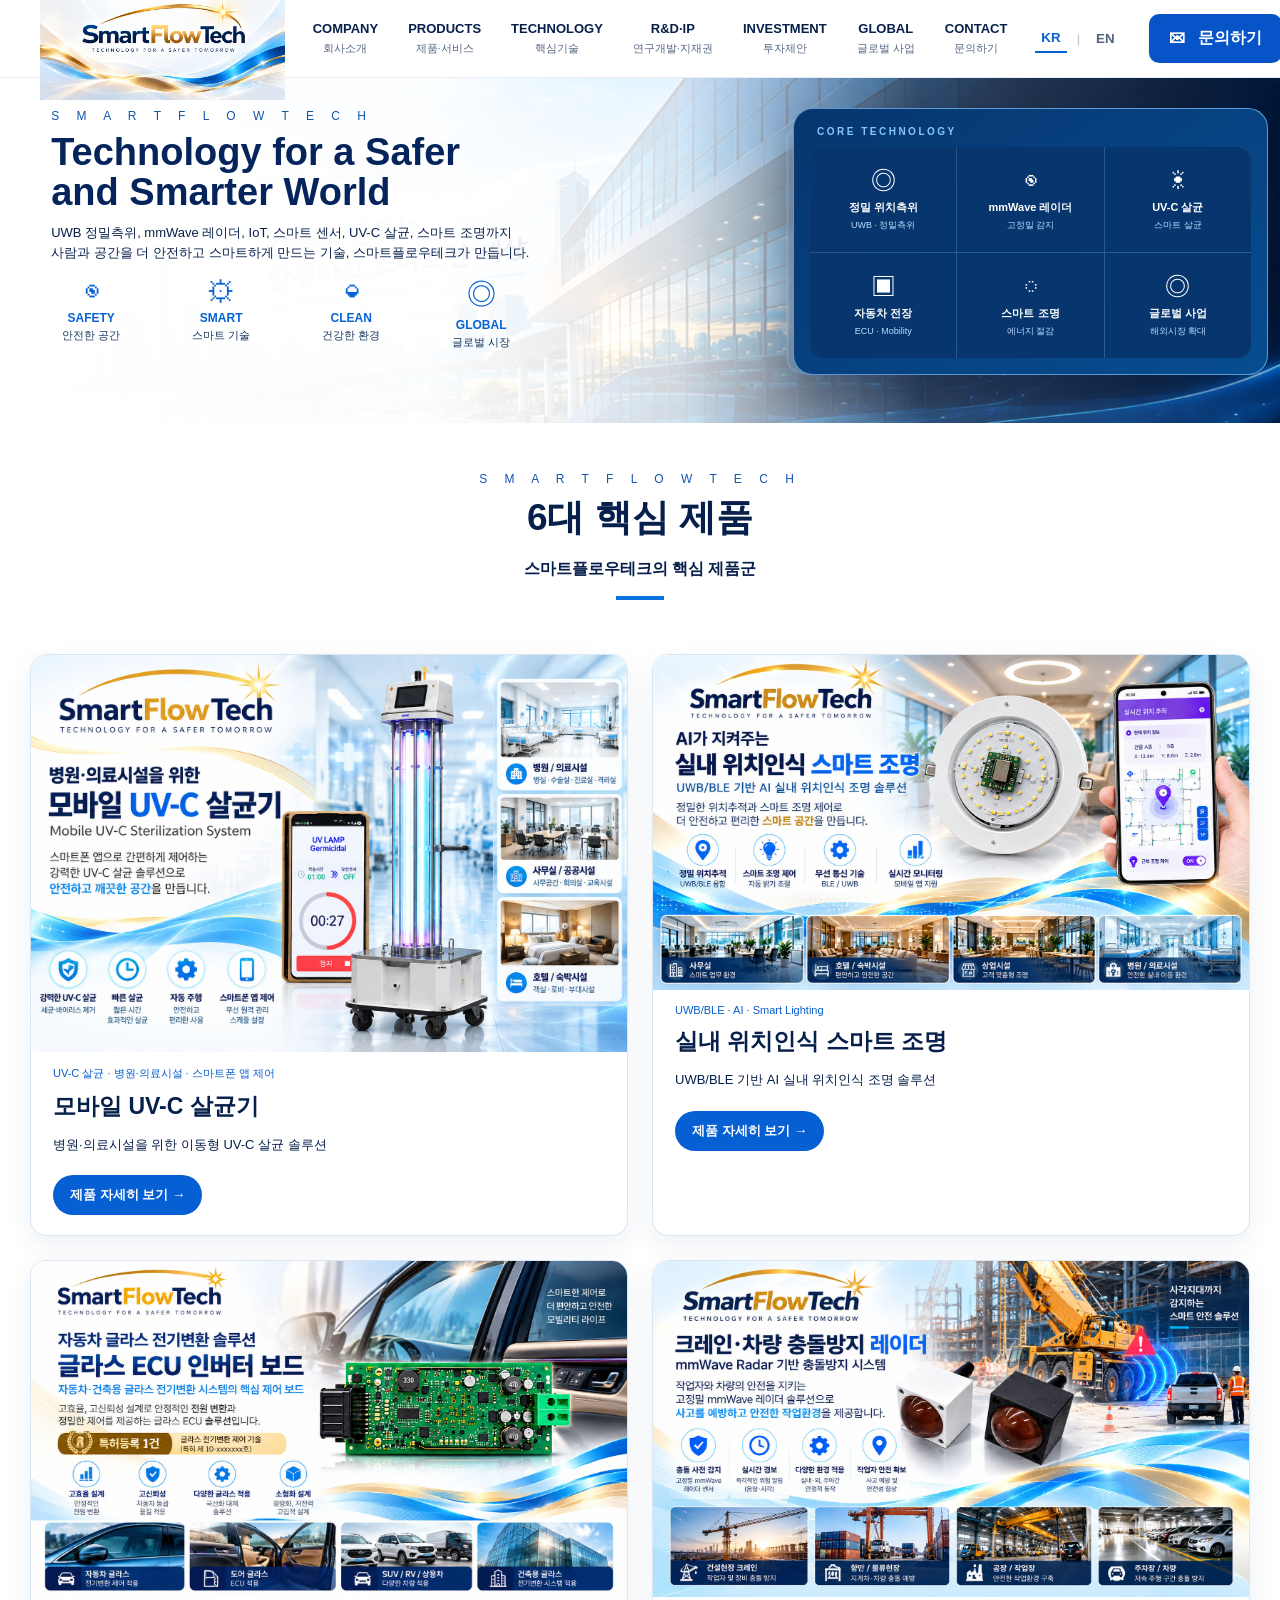
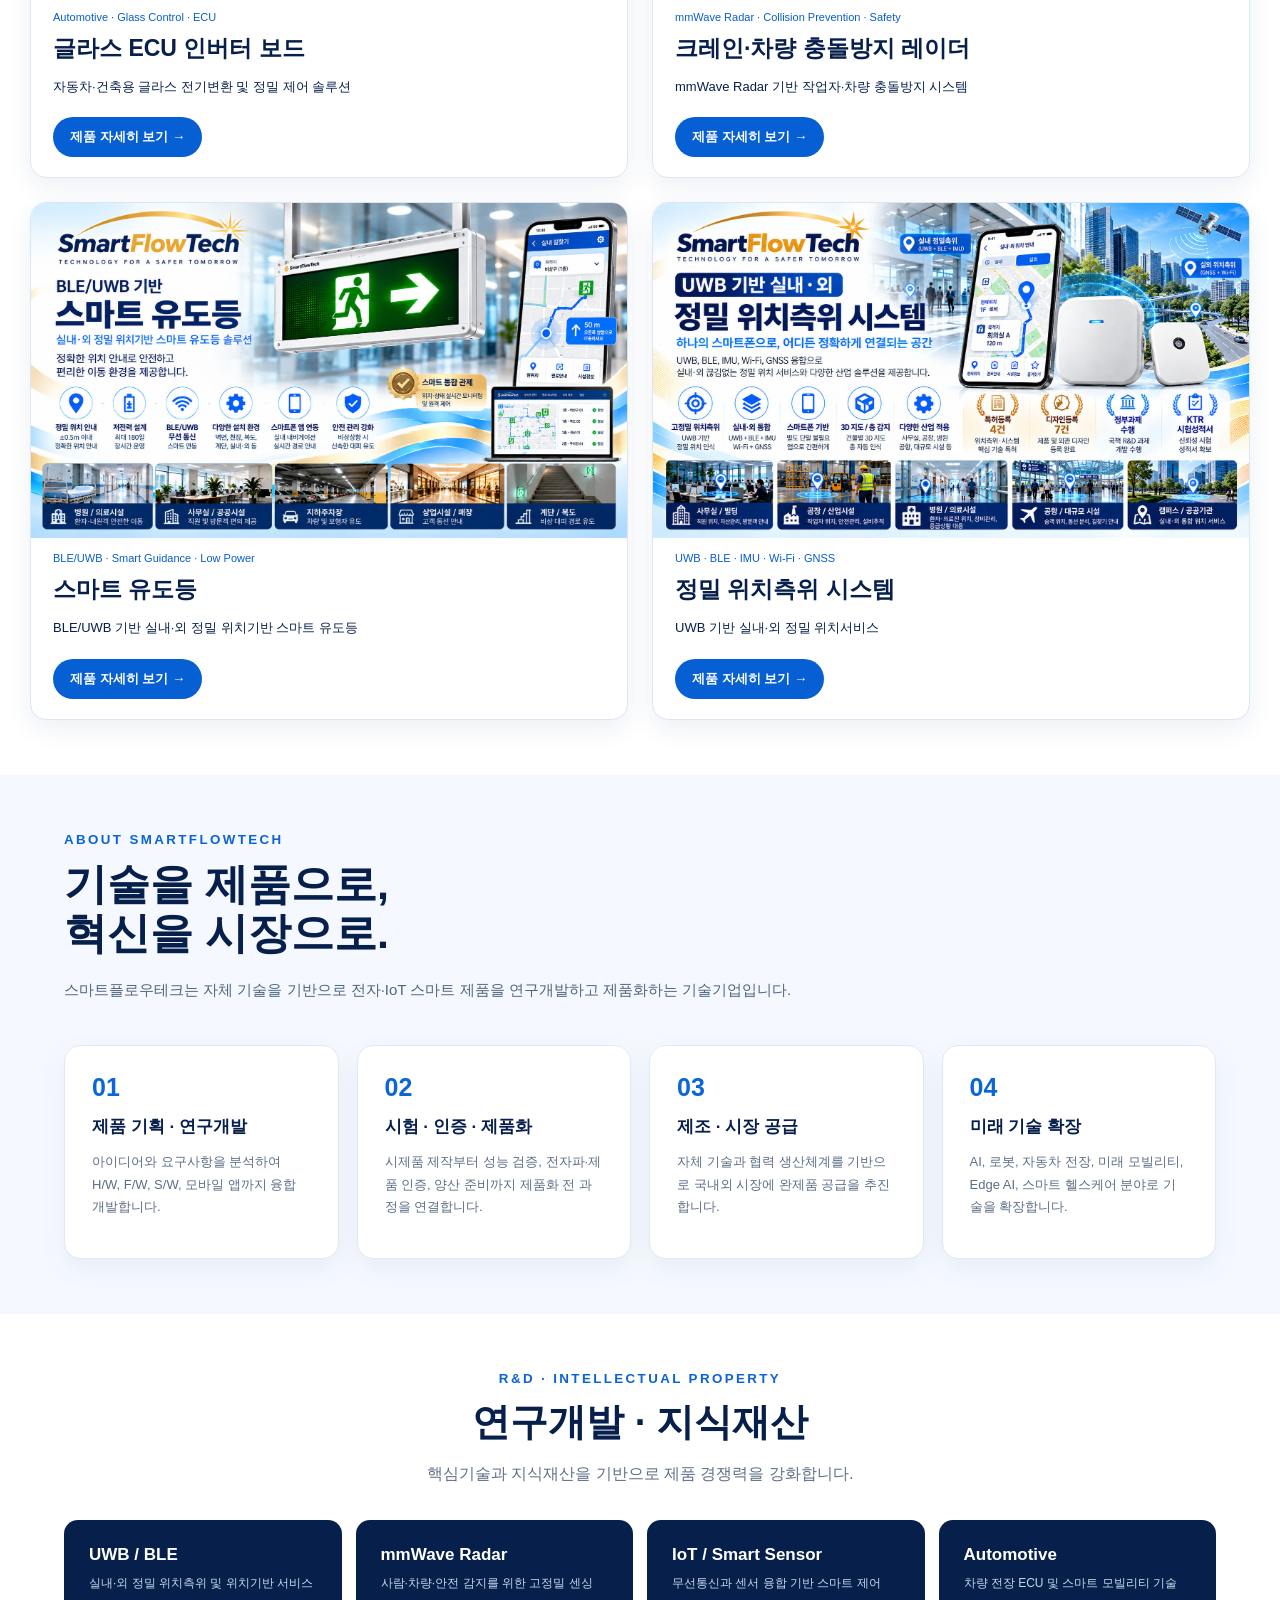
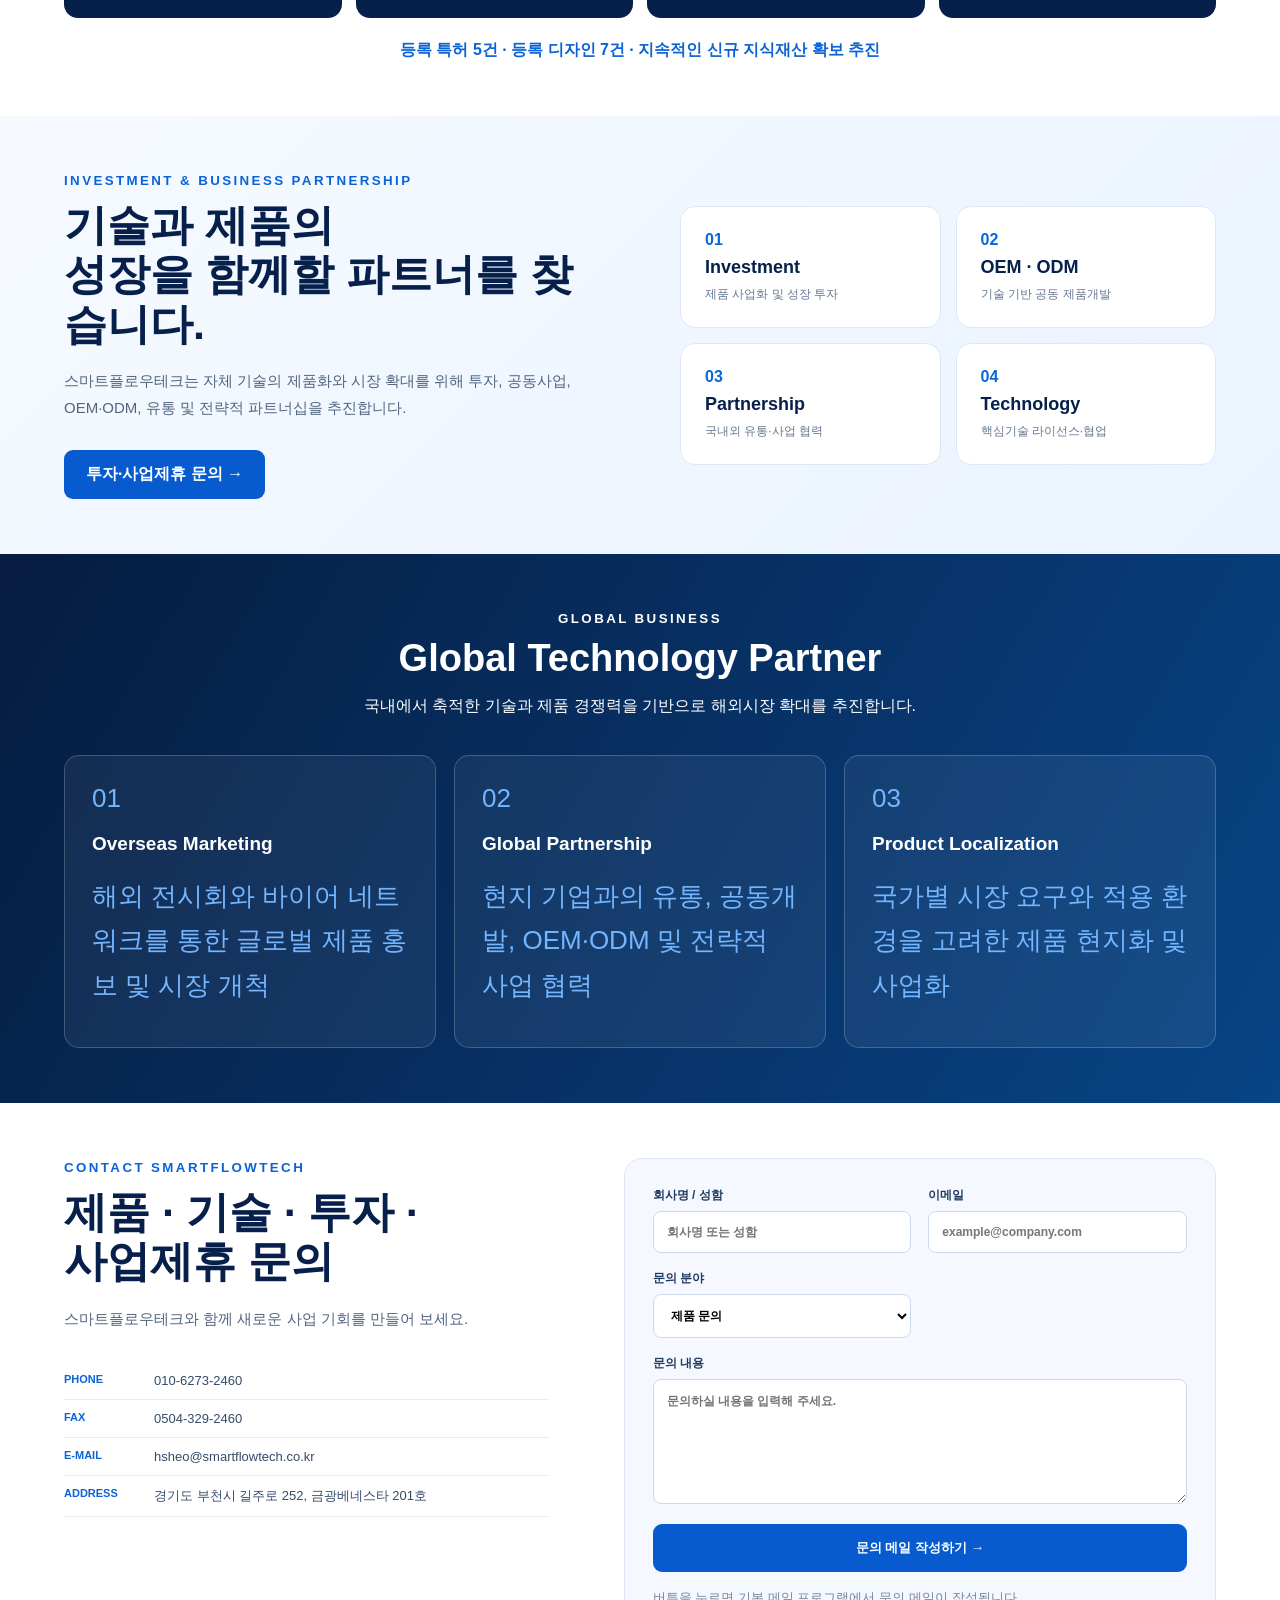
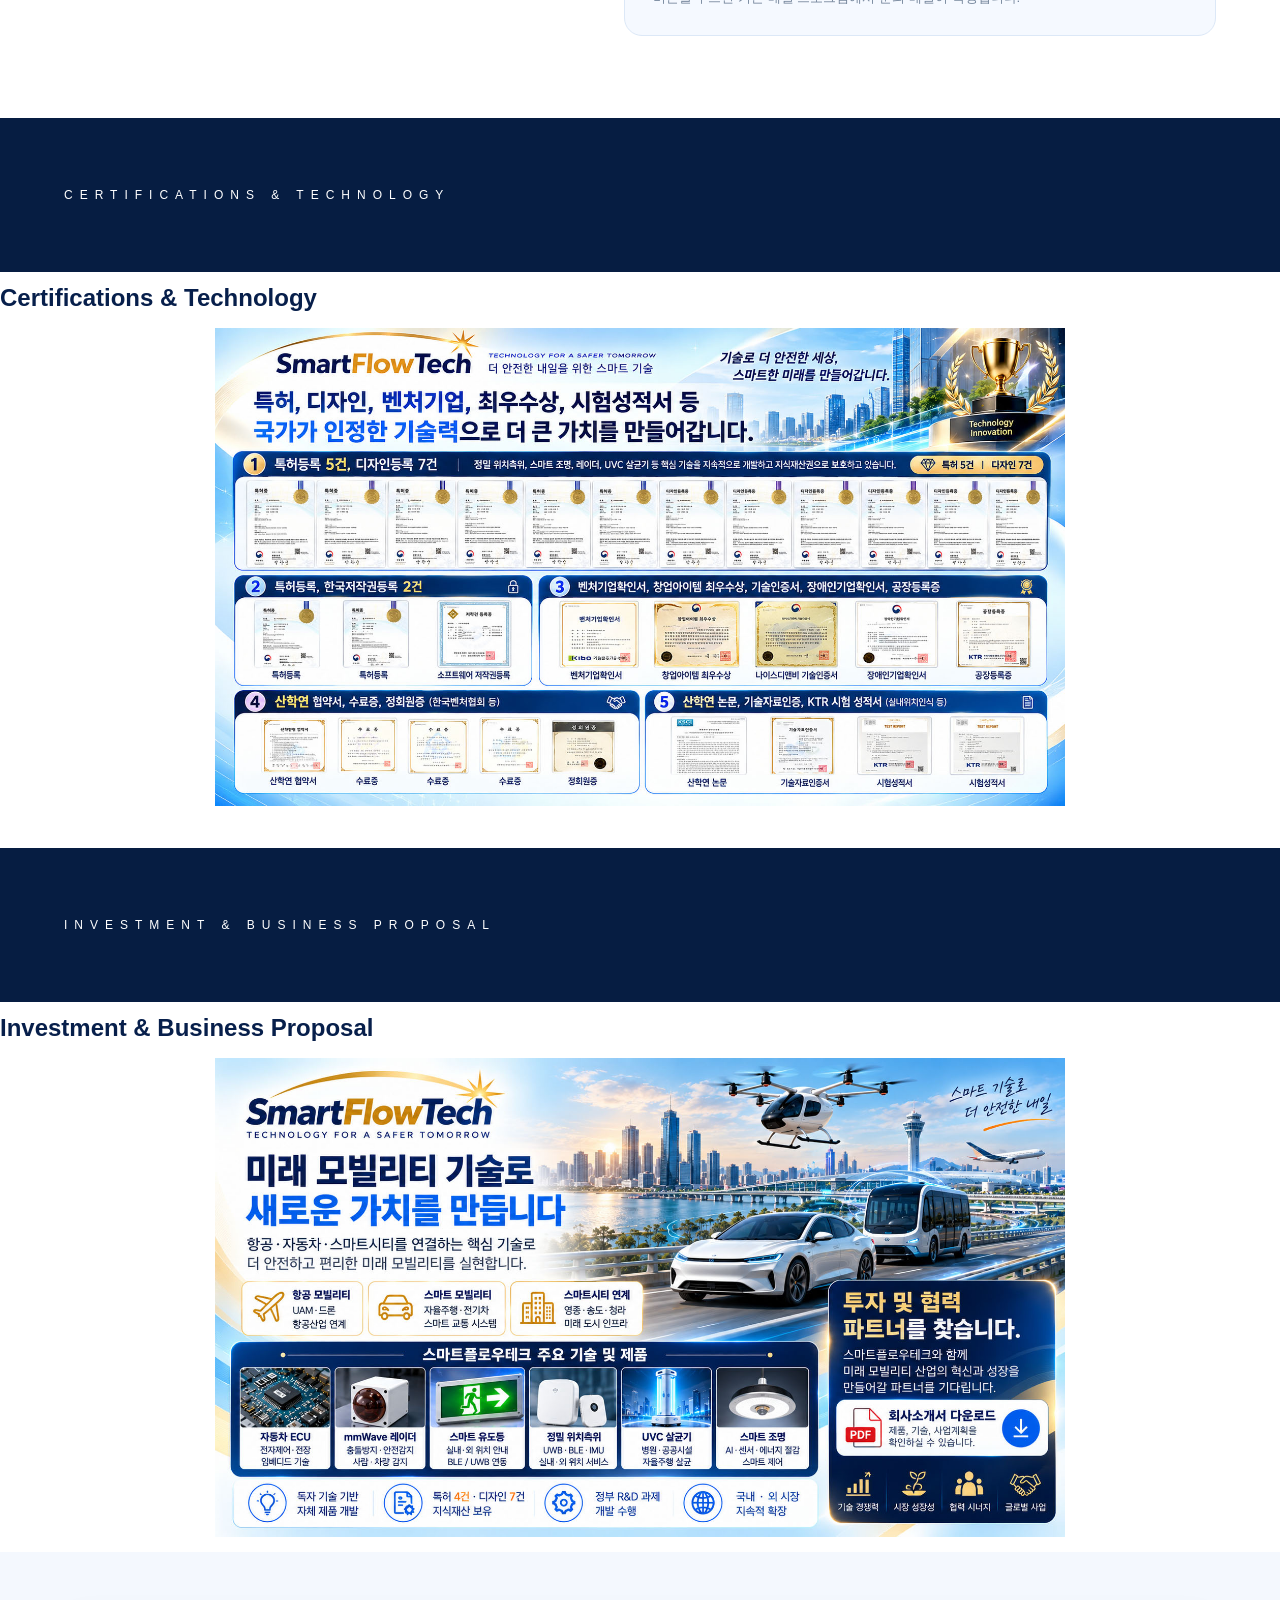
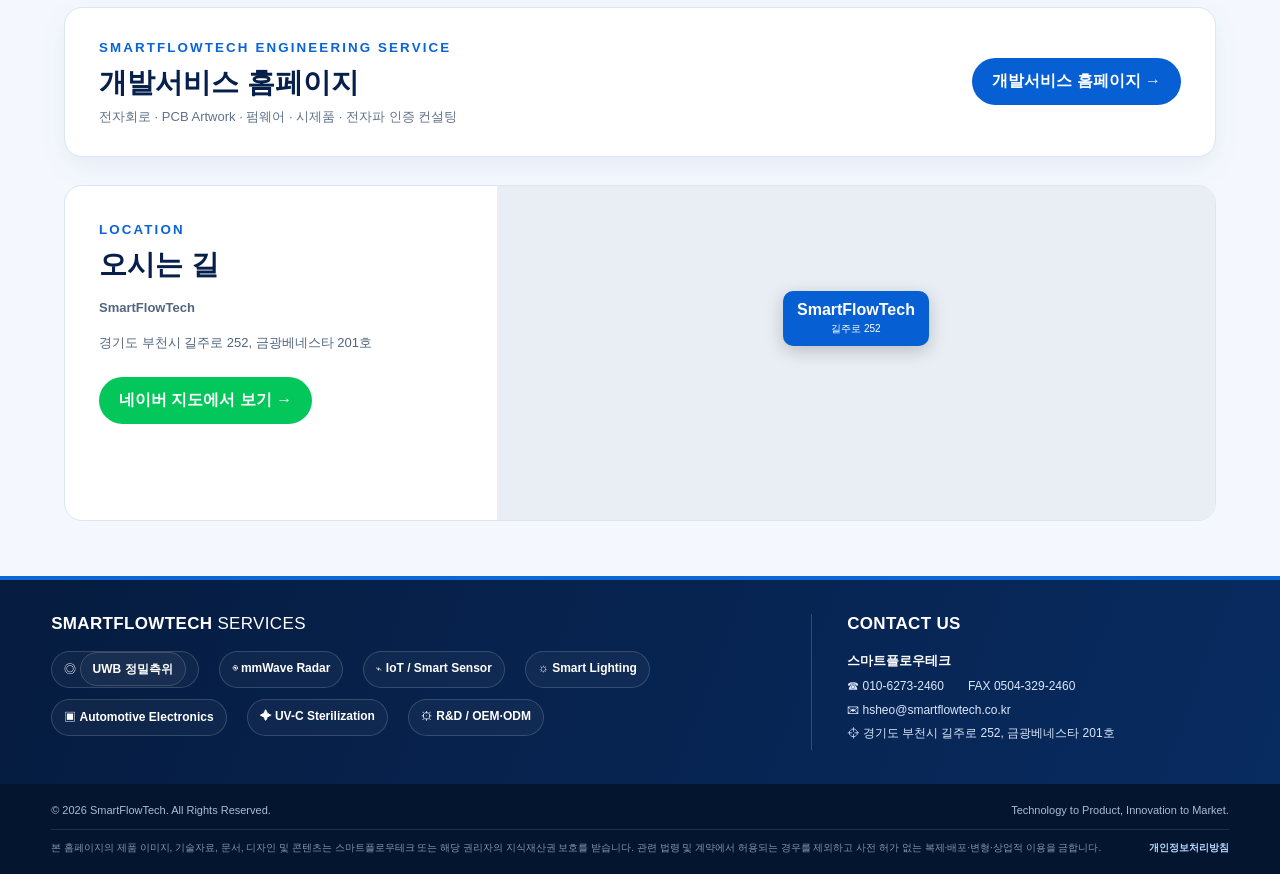
==== index.html @ 7882b858 "Update index.html" ====
<!doctype html>
<html lang="ko">
<head>
<meta charset="utf-8">
<meta name="viewport" content="width=device-width,initial-scale=1">
<title>SmartFlowTech | Technology for a Safer and Smarter World</title>
<meta name="description" content="UWB, mmWave Radar, IoT, Smart Sensor, UV-C, Smart Lighting, Automotive technology and products.">
<link rel="stylesheet" href="style.css">
</head>
<body>
<header class="top">
  <a class="logo" href="#home"><img src="smartflowtech_logo_new.png" alt="SmartFlowTech"></a>
  <nav>
    <a href="#company"><b>COMPANY</b><small data-ko="회사소개" data-en="About Us">회사소개</small></a>
    <a href="#products"><b>PRODUCTS</b><small data-ko="제품·서비스" data-en="Products">제품·서비스</small></a>
    <a href="#technology"><b>TECHNOLOGY</b><small data-ko="핵심기술" data-en="Core Technology">핵심기술</small></a>
    <a href="#rnd"><b>R&D·IP</b><small data-ko="연구개발·지재권" data-en="R&D · IP">연구개발·지재권</small></a>
    <a href="#investment"><b>INVESTMENT</b><small data-ko="투자제안" data-en="Investment">투자제안</small></a>
    <a href="#global"><b>GLOBAL</b><small data-ko="글로벌 사업" data-en="Global Business">글로벌 사업</small></a>
    <a href="#contact"><b>CONTACT</b><small data-ko="문의하기" data-en="Contact Us">문의하기</small></a>
  </nav>
  <div class="lang"><button onclick="setLang('ko')" id="krBtn" class="active">KR</button><span>|</span><button onclick="setLang('en')" id="enBtn">EN</button></div>
  <a class="contactBtn" href="#contact">✉ &nbsp; <span data-ko="문의하기" data-en="Contact">문의하기</span></a>
</header>

<main id="home">
<section class="hero">
 <div class="heroShade"></div>
 <div class="heroText">
   <div class="eyebrow">S M A R T F L O W T E C H</div>
   <h1>Technology for a Safer<br>and Smarter World</h1>
   <p><span data-ko="UWB 정밀측위, mmWave 레이더, IoT, 스마트 센서, UV-C 살균, 스마트 조명까지&lt;br&gt;사람과 공간을 더 안전하고 스마트하게 만드는 기술, 스마트플로우테크가 만듭니다." data-en="From UWB positioning and mmWave radar to IoT, smart sensors, UV-C sterilization and smart lighting.&lt;br&gt;SmartFlowTech creates technology for safer, smarter spaces.">UWB 정밀측위, mmWave 레이더, IoT, 스마트 센서, UV-C 살균, 스마트 조명까지<br>사람과 공간을 더 안전하고 스마트하게 만드는 기술, 스마트플로우테크가 만듭니다.</span></p>
   <div class="values">
     <div>◉<b>SAFETY</b><span>안전한 공간</span></div>
     <div>⚙<b>SMART</b><span>스마트 기술</span></div>
     <div>◒<b>CLEAN</b><span>건강한 환경</span></div>
     <div>◎<b>GLOBAL</b><span>글로벌 시장</span></div>
   </div>
 </div>

 <div class="hero-tech-showcase">
   <div class="hero-tech-title"><span data-ko="CORE TECHNOLOGY" data-en="CORE TECHNOLOGY">CORE TECHNOLOGY</span></div>
   <div class="hero-tech-grid">
     <div class="ht"><i>◎</i><b data-ko="정밀 위치측위" data-en="Precision Positioning">정밀 위치측위</b><span data-ko="UWB · 정밀측위" data-en="UWB · 정밀측위">UWB · 정밀측위</span></div>
     <div class="ht"><i>◉</i><b data-ko="mmWave 레이더" data-en="mmWave Radar">mmWave 레이더</b><span data-ko="고정밀 감지" data-en="Precision Sensing">고정밀 감지</span></div>
     <div class="ht"><i>☀</i><b data-ko="UV-C 살균" data-en="UV-C Sterilization">UV-C 살균</b><span data-ko="스마트 살균" data-en="Smart Sterilization">스마트 살균</span></div>
     <div class="ht"><i>▣</i><b data-ko="자동차 전장" data-en="Automotive Electronics">자동차 전장</b><span data-ko="ECU · Mobility" data-en="ECU · Mobility">ECU · Mobility</span></div>
     <div class="ht"><i>◌</i><b data-ko="스마트 조명" data-en="Smart Lighting">스마트 조명</b><span data-ko="에너지 절감" data-en="Energy Saving">에너지 절감</span></div>
     <div class="ht"><i>◎</i><b data-ko="글로벌 사업" data-en="Global Business">글로벌 사업</b><span data-ko="해외시장 확대" data-en="Global Expansion">해외시장 확대</span></div>
   </div>
 </div>
</section>

<section class="products" id="products">
 <div class="productLead">
  <div class="eyebrow">S M A R T F L O W T E C H</div>
  <h2 data-ko="6대 핵심 제품" data-en="6 Core Products">6대 핵심 제품</h2>
  <p data-ko="스마트플로우테크의 핵심 제품군" data-en="SmartFlowTech Core Product Portfolio">스마트플로우테크의 핵심 제품군</p><i></i>
 </div>
 </section>


<section class="cards product-showcase" id="product-detail">
 <article class="product-card">
  <img src="02_1_mobile_uvc.jpg" alt="모바일 UV-C 살균기">
  <div><div class="tags" data-ko="UV-C 살균 · 병원·의료시설 · 스마트폰 앱 제어" data-en="UV-C Sterilization · Medical Facilities · App Control">UV-C 살균 · 병원·의료시설 · 스마트폰 앱 제어</div>
  <h3 data-ko="모바일 UV-C 살균기" data-en="Mobile UV-C Sterilization System">모바일 UV-C 살균기</h3>
  <p data-ko="병원·의료시설을 위한 이동형 UV-C 살균 솔루션" data-en="Mobile UV-C sterilization solution for hospitals and medical facilities">병원·의료시설을 위한 이동형 UV-C 살균 솔루션</p>
  <button class="detail-btn" onclick="toggleDetail(this)" data-ko="제품 자세히 보기 →" data-en="View Product Details →">제품 자세히 보기 →</button>
  <div class="detail-panel"><b data-ko="주요 특징" data-en="Key Features">주요 특징</b><p data-ko="UV-C 살균 · 이동형 구조 · 자동 주행 기능 개발 · 스마트폰 앱 제어 · 병원·의료·공공시설 적용" data-en="UV-C sterilization · Mobile structure · Automatic driving · Smartphone app control · Hospitals, medical and public facilities">UV-C 살균 · 이동형 구조 · 자동 주행 기능 개발 · 스마트폰 앱 제어 · 병원·의료·공공시설 적용</p></div></div>
 </article>
 <article class="product-card">
  <img src="02_2_indoor_positioning_light.jpg" alt="실내 위치인식 스마트 조명">
  <div><div class="tags">UWB/BLE · AI · Smart Lighting</div>
  <h3 data-ko="실내 위치인식 스마트 조명" data-en="Indoor Positioning Smart Lighting">실내 위치인식 스마트 조명</h3>
  <p data-ko="UWB/BLE 기반 AI 실내 위치인식 조명 솔루션" data-en="AI indoor positioning smart lighting based on UWB/BLE">UWB/BLE 기반 AI 실내 위치인식 조명 솔루션</p>
  <button class="detail-btn" onclick="toggleDetail(this)" data-ko="제품 자세히 보기 →" data-en="View Product Details →">제품 자세히 보기 →</button>
  <div class="detail-panel"><b data-ko="주요 특징" data-en="Key Features">주요 특징</b><p data-ko="정밀 위치추적 · 스마트 조명 제어 · BLE/UWB 무선통신 · 실시간 모니터링" data-en="Precision positioning · Smart lighting control · BLE/UWB wireless · Real-time monitoring">정밀 위치추적 · 스마트 조명 제어 · BLE/UWB 무선통신 · 실시간 모니터링</p></div></div>
 </article>
 <article class="product-card">
  <img src="02_3_glass_ecu.jpg" alt="글라스 ECU 인버터 보드">
  <div><div class="tags">Automotive · Glass Control · ECU</div>
  <h3 data-ko="글라스 ECU 인버터 보드" data-en="Glass ECU Inverter Board">글라스 ECU 인버터 보드</h3>
  <p data-ko="자동차·건축용 글라스 전기변환 및 정밀 제어 솔루션" data-en="Power conversion and precision glass control for automotive and architectural applications">자동차·건축용 글라스 전기변환 및 정밀 제어 솔루션</p>
  <button class="detail-btn" onclick="toggleDetail(this)" data-ko="제품 자세히 보기 →" data-en="View Product Details →">제품 자세히 보기 →</button>
  <div class="detail-panel"><b data-ko="주요 특징" data-en="Key Features">주요 특징</b><p data-ko="고효율 설계 · 고신뢰성 · 다양한 글라스 제품 적용 · 소형화 설계" data-en="High efficiency · High reliability · Multiple glass applications · Compact design">고효율 설계 · 고신뢰성 · 다양한 글라스 제품 적용 · 소형화 설계</p></div></div>
 </article>
 <article class="product-card">
  <img src="02_4_crane_collision_radar.jpg" alt="크레인 차량 충돌방지 레이더">
  <div><div class="tags">mmWave Radar · Collision Prevention · Safety</div>
  <h3 data-ko="크레인·차량 충돌방지 레이더" data-en="Crane & Vehicle Collision Prevention Radar">크레인·차량 충돌방지 레이더</h3>
  <p data-ko="mmWave Radar 기반 작업자·차량 충돌방지 시스템" data-en="mmWave radar collision prevention system for workers and vehicles">mmWave Radar 기반 작업자·차량 충돌방지 시스템</p>
  <button class="detail-btn" onclick="toggleDetail(this)" data-ko="제품 자세히 보기 →" data-en="View Product Details →">제품 자세히 보기 →</button>
  <div class="detail-panel"><b data-ko="주요 특징" data-en="Key Features">주요 특징</b><p data-ko="충돌 사전 감지 · 실시간 경보 · 다양한 환경 적용 · 작업자 안전 확보" data-en="Pre-collision detection · Real-time alerts · Multiple environments · Worker safety">충돌 사전 감지 · 실시간 경보 · 다양한 환경 적용 · 작업자 안전 확보</p></div></div>
 </article>
 <article class="product-card">
  <img src="02_5_smart_guidance_light.jpg" alt="스마트 유도등">
  <div><div class="tags">BLE/UWB · Smart Guidance · Low Power</div>
  <h3 data-ko="스마트 유도등" data-en="BLE/UWB Smart Guidance Light">스마트 유도등</h3>
  <p data-ko="BLE/UWB 기반 실내·외 정밀 위치기반 스마트 유도등" data-en="BLE/UWB smart guidance light for indoor and outdoor positioning">BLE/UWB 기반 실내·외 정밀 위치기반 스마트 유도등</p>
  <button class="detail-btn" onclick="toggleDetail(this)" data-ko="제품 자세히 보기 →" data-en="View Product Details →">제품 자세히 보기 →</button>
  <div class="detail-panel"><b data-ko="주요 특징" data-en="Key Features">주요 특징</b><p data-ko="정밀 위치 안내 · 저전력 설계 · BLE/UWB 무선통신 · 다양한 설치 환경" data-en="Precision guidance · Low power · BLE/UWB wireless · Flexible installation">정밀 위치 안내 · 저전력 설계 · BLE/UWB 무선통신 · 다양한 설치 환경</p></div></div>
 </article>
 <article class="product-card">
  <img src="02_6_precision_positioning.jpg" alt="정밀 위치측위 시스템">
  <div><div class="tags">UWB · BLE · IMU · Wi-Fi · GNSS</div>
  <h3 data-ko="정밀 위치측위 시스템" data-en="Precision Positioning System">정밀 위치측위 시스템</h3>
  <p data-ko="UWB 기반 실내·외 정밀 위치서비스" data-en="UWB-based indoor and outdoor precision positioning service">UWB 기반 실내·외 정밀 위치서비스</p>
  <button class="detail-btn" onclick="toggleDetail(this)" data-ko="제품 자세히 보기 →" data-en="View Product Details →">제품 자세히 보기 →</button>
  <div class="detail-panel"><b data-ko="주요 특징" data-en="Key Features">주요 특징</b><p data-ko="UWB·BLE·IMU·Wi-Fi·GNSS 융합 · 스마트폰 기반 · 실내·외 통합 · 3D 지도/층감지" data-en="UWB·BLE·IMU·Wi-Fi·GNSS fusion · Smartphone-based · Indoor/outdoor integration · 3D map/floor detection">UWB·BLE·IMU·Wi-Fi·GNSS 융합 · 스마트폰 기반 · 실내·외 통합 · 3D 지도/층감지</p></div></div>
 </article>
</section>


<section class="company-section" id="company">
 <div class="section-head">
   <small>ABOUT SMARTFLOWTECH</small>
   <h2><span data-ko="기술을 제품으로,<br>혁신을 시장으로." data-en="Technology to Product,<br>Innovation to Market.">기술을 제품으로,<br>혁신을 시장으로.</span></h2>
   <p><span data-ko="스마트플로우테크는 자체 기술을 기반으로 전자·IoT 스마트 제품을 연구개발하고 제품화하는 기술기업입니다." data-en="SmartFlowTech is a technology company that develops and commercializes electronic and IoT smart products based on its own technologies.">스마트플로우테크는 자체 기술을 기반으로 전자·IoT 스마트 제품을 연구개발하고 제품화하는 기술기업입니다.</span></p>
 </div>
 <div class="company-grid">
   <article><b>01</b><h3><span data-ko="제품 기획 · 연구개발" data-en="Product Planning & R&D">제품 기획 · 연구개발</span></h3><p><span data-ko="아이디어와 요구사항을 분석하여 H/W, F/W, S/W, 모바일 앱까지 융합 개발합니다." data-en="We integrate H/W, F/W, S/W and mobile apps from ideas and customer requirements.">아이디어와 요구사항을 분석하여 H/W, F/W, S/W, 모바일 앱까지 융합 개발합니다.</span></p></article>
   <article><b>02</b><h3><span data-ko="시험 · 인증 · 제품화" data-en="Testing · Certification · Productization">시험 · 인증 · 제품화</span></h3><p><span data-ko="시제품 제작부터 성능 검증, 전자파·제품 인증, 양산 준비까지 제품화 전 과정을 연결합니다." data-en="We connect the full productization process from prototyping and performance verification to EMC/product certification and mass-production preparation.">시제품 제작부터 성능 검증, 전자파·제품 인증, 양산 준비까지 제품화 전 과정을 연결합니다.</span></p></article>
   <article><b>03</b><h3><span data-ko="제조 · 시장 공급" data-en="Manufacturing & Market Supply">제조 · 시장 공급</span></h3><p><span data-ko="자체 기술과 협력 생산체계를 기반으로 국내외 시장에 완제품 공급을 추진합니다." data-en="We supply finished products to domestic and global markets through our technology and manufacturing partnerships.">자체 기술과 협력 생산체계를 기반으로 국내외 시장에 완제품 공급을 추진합니다.</span></p></article>
   <article><b>04</b><h3><span data-ko="미래 기술 확장" data-en="Future Technology Expansion">미래 기술 확장</span></h3><p><span data-ko="AI, 로봇, 자동차 전장, 미래 모빌리티, Edge AI, 스마트 헬스케어 분야로 기술을 확장합니다." data-en="We are expanding into AI, robotics, automotive electronics, future mobility, Edge AI and smart healthcare.">AI, 로봇, 자동차 전장, 미래 모빌리티, Edge AI, 스마트 헬스케어 분야로 기술을 확장합니다.</span></p></article>
 </div>
</section>

<section class="rnd-section" id="rnd">
 <div class="section-title"><small>R&D · INTELLECTUAL PROPERTY</small><h2><span data-ko="연구개발 · 지식재산" data-en="Research & Intellectual Property">연구개발 · 지식재산</span></h2><p><span data-ko="핵심기술과 지식재산을 기반으로 제품 경쟁력을 강화합니다." data-en="We strengthen product competitiveness through core technologies and intellectual property.">핵심기술과 지식재산을 기반으로 제품 경쟁력을 강화합니다.</span></p></div>
 <div class="rnd-grid">
   <div><strong>UWB / BLE</strong><span><span data-ko="실내·외 정밀 위치측위 및 위치기반 서비스" data-en="Indoor/outdoor precision positioning and location-based services">실내·외 정밀 위치측위 및 위치기반 서비스</span></span></div>
   <div><strong>mmWave Radar</strong><span><span data-ko="사람·차량·안전 감지를 위한 고정밀 센싱" data-en="High-precision sensing for people, vehicles and safety applications">사람·차량·안전 감지를 위한 고정밀 센싱</span></span></div>
   <div><strong>IoT / Smart Sensor</strong><span><span data-ko="무선통신과 센서 융합 기반 스마트 제어" data-en="Smart control based on wireless communications and sensor fusion">무선통신과 센서 융합 기반 스마트 제어</span></span></div>
   <div><strong>Automotive</strong><span><span data-ko="차량 전장 ECU 및 스마트 모빌리티 기술" data-en="Automotive ECU and smart mobility technologies">차량 전장 ECU 및 스마트 모빌리티 기술</span></span></div>
 </div>
 <div class="ip-note"><span data-ko="등록 특허 5건 · 등록 디자인 7건 · 지속적인 신규 지식재산 확보 추진" data-en="5 registered patents · 7 registered designs · Continued expansion of intellectual property">등록 특허 5건 · 등록 디자인 7건 · 지속적인 신규 지식재산 확보 추진</span></div>
</section>

<section class="investment-section" id="investment">
 <div class="investment-copy">
   <small>INVESTMENT & BUSINESS PARTNERSHIP</small>
   <h2><span data-ko="기술과 제품의<br>성장을 함께할 파트너를 찾습니다." data-en="We seek partners to grow<br>technology and products together.">기술과 제품의<br>성장을 함께할 파트너를 찾습니다.</span></h2>
   <p><span data-ko="스마트플로우테크는 자체 기술의 제품화와 시장 확대를 위해 투자, 공동사업, OEM·ODM, 유통 및 전략적 파트너십을 추진합니다." data-en="SmartFlowTech pursues investment, joint business, OEM/ODM, distribution and strategic partnerships to commercialize its technologies and expand into global markets.">스마트플로우테크는 자체 기술의 제품화와 시장 확대를 위해 투자, 공동사업, OEM·ODM, 유통 및 전략적 파트너십을 추진합니다.</span></p>
   <a href="#contact" class="section-btn"><span data-ko="투자·사업제휴 문의 →" data-en="Investment & Partnership Inquiry →">투자·사업제휴 문의 →</span></a>
 </div>
 <div class="business-boxes">
   <div><b>01</b><strong>Investment</strong><span><span data-ko="제품 사업화 및 성장 투자" data-en="Product commercialization and growth investment">제품 사업화 및 성장 투자</span></span></div>
   <div><b>02</b><strong>OEM · ODM</strong><span><span data-ko="기술 기반 공동 제품개발" data-en="Technology-based joint product development">기술 기반 공동 제품개발</span></span></div>
   <div><b>03</b><strong>Partnership</strong><span><span data-ko="국내외 유통·사업 협력" data-en="Domestic and global distribution partnerships">국내외 유통·사업 협력</span></span></div>
   <div><b>04</b><strong>Technology</strong><span><span data-ko="핵심기술 라이선스·협업" data-en="Core technology licensing and collaboration">핵심기술 라이선스·협업</span></span></div>
 </div>
</section>

<section class="global-section" id="global">
 <div class="section-title light"><small>GLOBAL BUSINESS</small><h2>Global Technology Partner</h2><p><span data-ko="국내에서 축적한 기술과 제품 경쟁력을 기반으로 해외시장 확대를 추진합니다." data-en="We expand into global markets based on technologies and product competitiveness developed in Korea.">국내에서 축적한 기술과 제품 경쟁력을 기반으로 해외시장 확대를 추진합니다.</span></p></div>
 <div class="global-grid">
   <article><span>01</span><h3>Overseas Marketing</h3><p><span data-ko="해외 전시회와 바이어 네트워크를 통한 글로벌 제품 홍보 및 시장 개척" data-en="Global product promotion and market development through overseas exhibitions and buyer networks">해외 전시회와 바이어 네트워크를 통한 글로벌 제품 홍보 및 시장 개척</span></p></article>
   <article><span>02</span><h3>Global Partnership</h3><p><span data-ko="현지 기업과의 유통, 공동개발, OEM·ODM 및 전략적 사업 협력" data-en="Distribution, joint development, OEM/ODM and strategic cooperation with local partners">현지 기업과의 유통, 공동개발, OEM·ODM 및 전략적 사업 협력</span></p></article>
   <article><span>03</span><h3>Product Localization</h3><p><span data-ko="국가별 시장 요구와 적용 환경을 고려한 제품 현지화 및 사업화" data-en="Product localization and commercialization tailored to market requirements and operating environments">국가별 시장 요구와 적용 환경을 고려한 제품 현지화 및 사업화</span></p></article>
 </div>
</section>

<section class="inquiry-section" id="contact">
 <div class="inquiry-info">
   <small>CONTACT SMARTFLOWTECH</small>
   <h2><span data-ko="제품 · 기술 · 투자 ·<br>사업제휴 문의" data-en="Product · Technology · Investment ·<br>Business Partnership Inquiry">제품 · 기술 · 투자 ·<br>사업제휴 문의</span></h2>
   <p><span data-ko="스마트플로우테크와 함께 새로운 사업 기회를 만들어 보세요." data-en="Explore new business opportunities with SmartFlowTech.">스마트플로우테크와 함께 새로운 사업 기회를 만들어 보세요.</span></p>
   <div class="contact-lines">
     <p><b>PHONE</b><span>010-6273-2460</span></p>
     <p><b>FAX</b><span>0504-329-2460</span></p>
    <p><b>E-MAIL</b><span>hsheo@smartflowtech.co.kr</span></p>
     <p><b>ADDRESS</b><span><span data-ko="경기도 부천시 길주로 252, 금광베네스타 201호" data-en="201, Geumgwang Benesta, 252 Gilju-ro, Bucheon-si, Gyeonggi-do, Republic of Korea">경기도 부천시 길주로 252, 금광베네스타 201호</span></span></p>
   </div>
 </div>
 <form class="inquiry-form" onsubmit="return sendInquiry(event)">
   <label><span data-ko="회사명 / 성함" data-en="Company / Name">회사명 / 성함</span><input id="qname" type="text" required placeholder="회사명 또는 성함" data-ph-ko="회사명 또는 성함" data-ph-en="Company or Name"></label>
   <label><span data-ko="이메일" data-en="E-mail">이메일</span><input id="qemail" type="email" required placeholder="example@company.com"></label>
   <label><span data-ko="문의 분야" data-en="Inquiry Type">문의 분야</span><select id="qtype"><option data-ko="제품 문의" data-en="Product Inquiry">제품 문의</option><option data-ko="기술 문의" data-en="Technology Inquiry">기술 문의</option><option data-ko="투자·사업제휴" data-en="Investment & Partnership">투자·사업제휴</option><option data-ko="OEM·ODM" data-en="OEM · ODM">OEM·ODM</option><option data-ko="글로벌 사업" data-en="Global Business">글로벌 사업</option></select></label>
   <label><span data-ko="문의 내용" data-en="Message">문의 내용</span><textarea id="qmessage" required placeholder="문의하실 내용을 입력해 주세요." data-ph-ko="문의하실 내용을 입력해 주세요." data-ph-en="Please enter your inquiry."></textarea></label>
   <button type="submit" data-ko="문의 메일 작성하기 →" data-en="Compose Inquiry E-mail →">문의 메일 작성하기 →</button>
   <small><span data-ko="버튼을 누르면 기본 메일 프로그램에서 문의 메일이 작성됩니다." data-en="Click the button to compose an inquiry in your default e-mail application.">버튼을 누르면 기본 메일 프로그램에서 문의 메일이 작성됩니다.</span></small>
 </form>
</section>
  
<section id="certifications" class="section soft">
  <div class="wrap">
    <p class="eyebrow dark">CERTIFICATIONS & TECHNOLOGY</p>
    <h2>Certifications & Technology</h2>

    <div class="portfolio">
      <figure>
        <img src="CERTIFICATIONS_TECHNOLOGY.jpg"
             alt="SmartFlowTech Certifications & Technology"
             loading="lazy">
      </figure>
    </div>
  </div>
</section>

<section id="investment-proposal" class="section">
  <div class="wrap">
    <p class="eyebrow dark">INVESTMENT & BUSINESS PROPOSAL</p>
    <h2>Investment & Business Proposal</h2>

    <div class="portfolio">
      <figure>
        <img src="INVESTMENT_BUSINESS_PROPOSAL.jpg"
             alt="SmartFlowTech Investment & Business Proposal"
             loading="lazy">
      </figure>
    </div>
  </div>
</section>
  
 </main>

 <section class="bottom-links">
 <div class="dev-service-card">
   <div>
    <small>SMARTFLOWTECH ENGINEERING SERVICE</small>
    <h2 data-ko="개발서비스 홈페이지" data-en="Engineering Service Website">개발서비스 홈페이지</h2>
    <p data-ko="전자회로 · PCB Artwork · 펌웨어 · 시제품 · 전자파 인증 컨설팅" data-en="Electronic Circuit · PCB Artwork · Firmware · Prototype · EMC Certification Consulting">전자회로 · PCB Artwork · 펌웨어 · 시제품 · 전자파 인증 컨설팅</p>
   </div>
   <a class="dev-home-btn" href="https://service.smartflow-design.kr" target="_blank" rel="noopener"><span data-ko="개발서비스 홈페이지 →" data-en="Engineering Service Website →">개발서비스 홈페이지 →</span></a>
 </div>

 <div class="location-wrap">
   <div class="location-info">
     <small>LOCATION</small>
     <h2 data-ko="오시는 길" data-en="Location">오시는 길</h2>
     <p><b>SmartFlowTech</b></p>
     <p data-ko="경기도 부천시 길주로 252, 금광베네스타 201호" data-en="Room 201, Geumgwang Benesta, 252 Gilju-ro, Bucheon-si, Gyeonggi-do, Republic of Korea">경기도 부천시 길주로 252, 금광베네스타 201호</p>
     <a class="naver-map-btn" href="https://map.naver.com/p/search/%EA%B2%BD%EA%B8%B0%EB%8F%84%20%EB%B6%80%EC%B2%9C%EC%8B%9C%20%EA%B8%B8%EC%A3%BC%EB%A1%9C%20252" target="_blank" rel="noopener"><span data-ko="네이버 지도에서 보기 →" data-en="View on Naver Map →">네이버 지도에서 보기 →</span></a>
   </div>
   <div class="map-box">
     <iframe title="SmartFlowTech Location Map" loading="lazy" allowfullscreen
       src="https://www.openstreetmap.org/export/embed.html?bbox=126.760%2C37.495%2C126.790%2C37.515&amp;layer=mapnik"></iframe>
     <div class="map-pin"><b>SmartFlowTech</b><span data-ko="길주로 252" data-en="252 Gilju-ro">길주로 252</span></div>
   </div>
 </div>
</section>
<section class="service-footer">
 <div class="service-block">
  <h3>SMARTFLOWTECH <span>SERVICES</span></h3>
  <div class="service-items">
   <span>◎ <b><span data-ko="UWB 정밀측위" data-en="UWB Precision Positioning">UWB 정밀측위</span></b></span><span>◉ <b>mmWave Radar</b></span>
   <span>⌁ <b>IoT / Smart Sensor</b></span><span>☼ <b>Smart Lighting</b></span>
   <span>▣ <b>Automotive Electronics</b></span><span>✦ <b>UV-C Sterilization</b></span>
   <span>⚙ <b>R&D / OEM·ODM</b></span>
  </div>
 </div>
 <div class="contact-block">
  <h3>CONTACT US</h3>
  <b><span data-ko="스마트플로우테크" data-en="SmartFlowTech">스마트플로우테크</span></b>
  <p>☎ 010-6273-2460　　FAX 0504-329-2460</p>
  <p>✉ hsheo@smartflowtech.co.kr</p>
  <p>⌖ <span data-ko="경기도 부천시 길주로 252, 금광베네스타 201호" data-en="201, Geumgwang Benesta, 252 Gilju-ro, Bucheon-si, Gyeonggi-do, Republic of Korea">경기도 부천시 길주로 252, 금광베네스타 201호</span></p>
 </div>
</section>
  
<footer class="legal-footer">
  <div class="footer-main">
    <span>© 2026 SmartFlowTech. All Rights Reserved.</span>
    <span>Technology to Product, Innovation to Market.</span>
  </div>

  <div class="footer-legal">
    <span>
      본 홈페이지의 제품 이미지, 기술자료, 문서, 디자인 및 콘텐츠는
      스마트플로우테크 또는 해당 권리자의 지식재산권 보호를 받습니다.
      관련 법령 및 계약에서 허용되는 경우를 제외하고 사전 허가 없는
      복제·배포·변형·상업적 이용을 금합니다.
    </span>
    <a href="privacy.html">개인정보처리방침</a>
  </div>
</footer>


<script>
function toggleDetail(btn){
 const p=btn.nextElementSibling;
 const open=p.classList.toggle('open');
 const lang=document.documentElement.lang==='en'?'en':'ko';
 btn.textContent=open?(lang==='en'?'Close Details ↑':'상세정보 닫기 ↑'):(lang==='en'?'View Product Details →':'제품 자세히 보기 →');
}
function setLang(lang){
 document.documentElement.lang=lang;
 document.title = lang==='en' ? 'SmartFlowTech | Technology for a Safer and Smarter World' : '스마트플로우테크 | 기술을 제품으로, 혁신을 시장으로';
 document.querySelectorAll('[data-ko][data-en]').forEach(el=>{
   el.innerHTML=el.getAttribute(lang==='en'?'data-en':'data-ko');
 });
 document.querySelectorAll('[data-ph-ko][data-ph-en]').forEach(el=>{
   el.placeholder=el.getAttribute(lang==='en'?'data-ph-en':'data-ph-ko');
 });
 document.getElementById('krBtn').classList.toggle('active',lang==='ko');
 document.getElementById('enBtn').classList.toggle('active',lang==='en');
 localStorage.setItem('sft-lang',lang);
}
function sendInquiry(e){
 e.preventDefault();
 const name=document.getElementById('qname').value, email=document.getElementById('qemail').value;
 const type=document.getElementById('qtype').value, msg=document.getElementById('qmessage').value;
 const subject=encodeURIComponent('[SmartFlowTech Website Inquiry] '+type+' - '+name);
 const body=encodeURIComponent('Name/Company: '+name+'\nEmail: '+email+'\nCategory: '+type+'\n\nMessage:\n'+msg);
 window.location.href='mailto:hsheo@smartflowtech.co.kr?subject='+subject+'&body='+body;
 return false;
}
document.addEventListener('DOMContentLoaded',()=>setLang(localStorage.getItem('sft-lang')||'ko'));
</script>

</body></html>
---- style.css ----
*{box-sizing:border-box}html{scroll-behavior:smooth}body{margin:0;font-family:Arial,"Noto Sans KR",sans-serif;color:#071f4b;background:#fff}.top{height:78px;display:flex;align-items:center;padding:0 3.1%;gap:28px;background:#fff;position:sticky;top:0;z-index:20;border-bottom:1px solid #e9eef6}.logo{width:245px;flex:0 0 auto}.logo img{width:100%;display:block}.top nav{margin-left:auto;display:flex;gap:30px;align-items:center}.top nav a{text-decoration:none;color:#071f4b;text-align:center;white-space:nowrap;font-size:13px}.top nav small{display:block;font-size:11px;font-weight:400;margin-top:5px;color:#566782}.lang{white-space:nowrap;font-size:13px}.lang span{color:#bbc5d5;margin:0 5px}.contactBtn{background:#0754c9;color:#fff;text-decoration:none;font-weight:700;border-radius:10px;padding:14px 20px;white-space:nowrap}.hero{height:345px;background:#edf6ff url("hero_clean.jpg") right center/auto 100% no-repeat;position:relative;overflow:hidden}.heroShade{position:absolute;inset:0;background:linear-gradient(90deg,#fff 0%,rgba(255,255,255,.98) 34%,rgba(255,255,255,.82) 53%,rgba(238,247,255,.20) 72%,rgba(2,31,73,.10) 100%)}.heroText{position:absolute;left:4%;top:31px;z-index:2}.eyebrow{letter-spacing:7px;font-size:12px;color:#1356ad}.hero h1{font-size:43px;line-height:1.04;margin:10px 0;color:#06245c}.heroText p{font-size:15px;line-height:1.55;margin:11px 0 8px}.values{display:flex;gap:50px;margin-top:12px}.values div{width:80px;text-align:center;font-size:29px;color:#0763d5}.values b,.values span{display:block;font-size:12px;margin-top:3px}.values span{font-size:11px;color:#17355f}.heroClaim{position:absolute;left:48%;top:100px;z-index:3;font-size:20px;line-height:1.4;transform:rotate(-2deg)}.heroClaim b{font-size:23px}.techPanel{position:absolute;right:3%;top:47px;width:340px;height:247px;display:grid;grid-template-columns:repeat(3,1fr);background:rgba(0,31,74,.78);border:1px solid rgba(255,255,255,.2);border-radius:18px;z-index:4;color:#fff}.techPanel div{text-align:center;padding:17px 6px;border-right:1px solid rgba(255,255,255,.12);border-bottom:1px solid rgba(255,255,255,.12)}.techPanel strong{display:block;font-size:28px}.techPanel b,.techPanel span{display:block;font-size:11px;margin-top:5px}.techPanel span{font-size:10px}.products{display:flex;max-width:1460px;margin:0 auto;padding:15px 30px 12px;gap:25px}.productLead{width:260px;padding-top:24px}.productLead h2{font-size:37px;margin:7px 0}.productLead p{font-size:16px;font-weight:700}.productLead i{display:block;width:48px;height:4px;background:#0872df}.six{flex:1;display:grid;grid-template-columns:repeat(6,1fr);gap:12px}.six article{position:relative;text-align:center;border:1px solid #e0e8f3;border-radius:12px;overflow:hidden;background:#f8fbff;padding-bottom:10px}.six img{width:100%;height:130px;object-fit:cover}.six em{position:absolute;left:8px;top:8px;background:#397db7;color:#fff;font-style:normal;font-size:19px;font-weight:700;padding:3px 6px;border-radius:5px}.six b,.six span{display:block;font-size:12px;margin-top:7px}.six span{font-size:11px;line-height:1.45}.cards{max-width:1460px;margin:0 auto;padding:5px 30px 55px;display:grid;grid-template-columns:repeat(3,1fr);gap:18px}.cards article{border:1px solid #dce6f3;border-radius:16px;overflow:hidden;box-shadow:0 9px 25px rgba(25,60,110,.08)}.cards img{width:100%;height:180px;object-fit:cover}.cards article>div{padding:14px 22px 20px}.tags{font-size:11px;color:#075dcf}.cards h3{font-size:23px;margin:10px 0 5px}.cards h4{color:#075dcf;margin:0;font-size:14px}.cards p{font-size:13px;line-height:1.55}.corporate,.dark,.global,.contact{padding:70px max(5%,calc((100% - 1400px)/2));}.corporate{display:grid;grid-template-columns:1fr 1fr;gap:80px;background:#f4f8fe}.corporate h2{font-size:39px;margin:8px 0}.corporate p{font-size:16px;line-height:1.9}.dark{background:#061d42;color:white}.global{border-bottom:1px solid #e4eaf2}.contact{text-align:center;background:#f4f8fe}footer{text-align:center;padding:25px;background:#06162e;color:#a9b9d0;font-size:12px}@media(max-width:1250px){.top nav{gap:14px}.top nav a{font-size:11px}.logo{width:190px}.techPanel{width:300px}.heroClaim{display:none}}@media(max-width:950px){.top nav,.lang{display:none}.contactBtn{margin-left:auto}.hero{height:520px}.techPanel{left:4%;right:4%;top:auto;bottom:20px;width:auto;height:180px}.heroText{right:4%}.hero h1{font-size:36px}.products{display:block}.productLead{width:auto}.six{grid-template-columns:repeat(3,1fr)}.cards{grid-template-columns:1fr}.corporate{grid-template-columns:1fr;gap:20px}}@media(max-width:600px){.top{height:65px;padding:0 16px}.logo{width:170px}.contactBtn{font-size:12px;padding:11px}.heroText{left:20px}.hero h1{font-size:31px}.heroText p{font-size:12px}.values{gap:10px}.techPanel{grid-template-columns:repeat(3,1fr)}.six{grid-template-columns:repeat(2,1fr)}.products,.cards{padding-left:16px;padding-right:16px}}
/* V6.1 CLEAN OVERRIDES */
.heroClaim{display:none!important}
.heroText{max-width:690px}
.techPanel{right:2.2%;top:45px;width:330px;height:245px;background:rgba(2,35,82,.88);backdrop-filter:blur(4px)}
.products{padding-top:24px}
.six article{background:#fff}
.six img{height:118px;object-fit:cover}
.cards img{height:190px;object-fit:cover}
@media(max-width:1350px){
  .heroText{max-width:590px}
  .hero h1{font-size:38px}
  .heroText p{font-size:13px}
  .techPanel{width:300px}
}

/* V6.2 FINAL — verified product lineup + corporate footer */
.verified-six img{height:126px;object-fit:cover}
.cards{grid-template-columns:repeat(3,1fr)}
.cards article img{height:245px;object-fit:cover;object-position:center}
.service-footer{background:linear-gradient(110deg,#061c40,#082b60);color:#fff;padding:34px max(4%,calc((100% - 1450px)/2));display:grid;grid-template-columns:1.7fr 1fr;gap:50px;border-top:4px solid #0c68d7}
.service-footer h3{margin:0 0 17px;font-size:17px;letter-spacing:.02em}.service-footer h3 span{font-weight:400}
.service-items{display:flex;flex-wrap:wrap;gap:11px 20px}.service-items span{font-size:12px;white-space:nowrap;padding:9px 12px;border:1px solid rgba(255,255,255,.16);border-radius:24px;background:rgba(255,255,255,.04)}
.contact-block{border-left:1px solid rgba(255,255,255,.18);padding-left:35px}.contact-block b{font-size:13px}.contact-block p{font-size:12px;margin:8px 0;color:#dbe8fb}
footer{display:flex;justify-content:space-between;align-items:center;padding:16px max(4%,calc((100% - 1450px)/2));background:#04152f;color:#aabbd5;font-size:11px}
@media(max-width:950px){.cards{grid-template-columns:1fr}.service-footer{grid-template-columns:1fr}.contact-block{border-left:0;border-top:1px solid rgba(255,255,255,.18);padding:22px 0 0}footer{display:block;text-align:center}footer span{display:block;margin:4px}}

/* V6.3 COMPLETE — full company / investment / global / contact */
.company-section,.rnd-section,.investment-section,.global-section,.inquiry-section{scroll-margin-top:88px}
.company-section{padding:85px max(5%,calc((100% - 1400px)/2));background:#f5f9ff}
.section-head{max-width:760px}.section-head small,.section-title small,.investment-copy small,.inquiry-info>small{color:#0b63d8;font-weight:800;letter-spacing:.18em}
.section-head h2,.investment-copy h2,.inquiry-info h2{font-size:43px;line-height:1.15;margin:12px 0 18px;color:#071f4b}
.section-head p,.investment-copy p,.inquiry-info>p{font-size:15px;line-height:1.8;color:#52657f}
.company-grid{display:grid;grid-template-columns:repeat(4,1fr);gap:18px;margin-top:42px}
.company-grid article{background:#fff;border:1px solid #dfe9f6;border-radius:16px;padding:27px;box-shadow:0 10px 28px rgba(12,54,105,.06)}
.company-grid article>b{color:#0b67d8;font-size:25px}.company-grid h3{font-size:17px;margin:13px 0}.company-grid p{font-size:13px;line-height:1.7;color:#5c6e86}
.rnd-section{padding:78px max(5%,calc((100% - 1400px)/2));background:#fff}.section-title{text-align:center}.section-title h2{font-size:38px;margin:10px}.section-title p{color:#607089}
.rnd-grid{display:grid;grid-template-columns:repeat(4,1fr);gap:14px;margin-top:35px}.rnd-grid div{padding:25px;background:#071f4b;color:#fff;border-radius:14px}.rnd-grid strong,.rnd-grid span{display:block}.rnd-grid strong{font-size:17px}.rnd-grid span{font-size:12px;line-height:1.6;color:#c8d8ef;margin-top:9px}.ip-note{text-align:center;margin-top:22px;font-weight:700;color:#0b63d8}
.investment-section{padding:85px max(5%,calc((100% - 1400px)/2));display:grid;grid-template-columns:1fr 1fr;gap:80px;align-items:center;background:linear-gradient(135deg,#f6faff,#eaf3ff)}
.section-btn{display:inline-block;margin-top:14px;padding:14px 22px;background:#075bcf;color:#fff;text-decoration:none;border-radius:9px;font-weight:700}
.business-boxes{display:grid;grid-template-columns:1fr 1fr;gap:15px}.business-boxes div{background:#fff;border-radius:15px;padding:24px;border:1px solid #dce8f7}.business-boxes b,.business-boxes strong,.business-boxes span{display:block}.business-boxes b{color:#0b67d8}.business-boxes strong{font-size:18px;margin:8px 0}.business-boxes span{font-size:12px;color:#667891}
.global-section{padding:82px max(5%,calc((100% - 1400px)/2));background:linear-gradient(120deg,#061c40,#084486);color:#fff}.section-title.light small,.section-title.light h2,.section-title.light p{color:#fff}.global-grid{display:grid;grid-template-columns:repeat(3,1fr);gap:18px;margin-top:38px}.global-grid article{padding:27px;border:1px solid rgba(255,255,255,.2);border-radius:15px;background:rgba(255,255,255,.06)}.global-grid span{font-size:26px;color:#73b5ff}.global-grid h3{font-size:19px}.global-grid p{font-size:13px;line-height:1.7;color:#d7e6f8}
.inquiry-section{padding:85px max(5%,calc((100% - 1400px)/2));display:grid;grid-template-columns:.9fr 1.1fr;gap:75px;background:#fff}.contact-lines{margin-top:30px}.contact-lines p{display:grid;grid-template-columns:90px 1fr;border-bottom:1px solid #e5ebf3;padding:11px 0;margin:0}.contact-lines b{font-size:11px;color:#0b63d8}.contact-lines span{font-size:13px;color:#344b69}.inquiry-form{background:#f5f9ff;border:1px solid #dce8f7;border-radius:18px;padding:28px;display:grid;grid-template-columns:1fr 1fr;gap:17px}.inquiry-form label{font-size:12px;font-weight:700;color:#213b60}.inquiry-form input,.inquiry-form select,.inquiry-form textarea{width:100%;margin-top:7px;padding:13px;border:1px solid #ccd9e9;border-radius:8px;background:#fff;font:inherit}.inquiry-form label:nth-child(4){grid-column:1/-1}.inquiry-form textarea{height:125px;resize:vertical}.inquiry-form button{grid-column:1/-1;border:0;border-radius:9px;padding:15px;background:#075bcf;color:#fff;font-weight:800;cursor:pointer}.inquiry-form>small{grid-column:1/-1;color:#74859b}
@media(max-width:950px){.company-grid,.rnd-grid{grid-template-columns:1fr 1fr}.investment-section,.inquiry-section{grid-template-columns:1fr;gap:35px}.global-grid{grid-template-columns:1fr}.business-boxes{grid-template-columns:1fr 1fr}}
@media(max-width:600px){.company-grid,.rnd-grid,.business-boxes,.inquiry-form{grid-template-columns:1fr}.inquiry-form label:nth-child(4),.inquiry-form button,.inquiry-form>small{grid-column:auto}.section-head h2,.investment-copy h2,.inquiry-info h2{font-size:33px}}

/* V6.4 FINAL */
.productLead{width:100%;text-align:center;padding:25px 0 20px}.productLead i{margin:12px auto}
.product-showcase{grid-template-columns:repeat(2,1fr);max-width:1450px;gap:24px;padding-top:10px}
.product-card{background:#fff}.product-card img{width:100%;height:auto!important;aspect-ratio:auto!important;object-fit:contain!important;display:block;background:#fff}
.product-card>div{padding:18px 22px 22px}.detail-btn{border:0;background:#075fd4;color:#fff;border-radius:22px;padding:11px 17px;font-weight:700;cursor:pointer;margin-top:7px}
.detail-panel{display:none;margin-top:14px;padding:15px 17px;background:#f1f7ff;border-left:3px solid #0766dc;border-radius:8px}.detail-panel.open{display:block}.detail-panel p{margin:7px 0 0!important}
.lang{display:flex;align-items:center;gap:5px}.lang button{border:0;background:transparent;color:#50627c;font-weight:700;cursor:pointer;padding:6px}.lang button.active{color:#075fd4;border-bottom:2px solid #075fd4}
.techPanel{grid-template-columns:repeat(3,1fr)!important;width:360px!important}.techPanel div{min-width:0}.techPanel b,.techPanel span{overflow-wrap:anywhere}
@media(max-width:1100px){.product-showcase{grid-template-columns:1fr}.techPanel{width:300px!important}}
@media(max-width:950px){.lang{display:flex!important;margin-left:auto}.contactBtn{display:none}.techPanel{width:auto!important}}

/* V6.5 FINAL */
.techPanel{display:none!important}

/* V6.6 FINAL — bilingual cleanup, engineering-service CTA, location map */
.bottom-links{padding:70px max(5%,calc((100% - 1400px)/2));background:#f4f8fe}
.dev-service-card{display:flex;align-items:center;justify-content:space-between;gap:35px;padding:30px 34px;background:#fff;border:1px solid #dbe6f4;border-radius:18px;box-shadow:0 10px 30px rgba(10,50,100,.06)}
.dev-service-card small,.location-info small{font-weight:800;letter-spacing:.16em;color:#0a63d8}.dev-service-card h2,.location-info h2{margin:8px 0 6px;font-size:28px}.dev-service-card p{margin:0;color:#60718a;font-size:13px}.dev-home-btn,.naver-map-btn{display:inline-block;text-decoration:none;background:#075fd4;color:#fff;padding:13px 20px;border-radius:25px;font-weight:800;white-space:nowrap}
.location-wrap{display:grid;grid-template-columns:.72fr 1.28fr;gap:28px;margin-top:28px;background:#fff;border:1px solid #dbe6f4;border-radius:18px;overflow:hidden}
.location-info{padding:34px}.location-info p{font-size:13px;line-height:1.7;color:#52667f}.location-info .naver-map-btn{margin-top:10px;background:#03c75a}
.map-box{min-height:330px;position:relative;background:#e9eef4}.map-box iframe{border:0;width:100%;height:100%;min-height:330px}.map-pin{position:absolute;left:50%;top:48%;transform:translate(-50%,-100%);background:#075fd4;color:#fff;padding:10px 14px;border-radius:10px;box-shadow:0 5px 18px rgba(0,0,0,.2);pointer-events:none;text-align:center}.map-pin b,.map-pin span{display:block}.map-pin span{font-size:10px;margin-top:3px}
@media(max-width:800px){.dev-service-card{display:block}.dev-home-btn{margin-top:18px}.location-wrap{grid-template-columns:1fr}.map-box{min-height:300px}}

/* V6.7 FINAL — clean bilingual text + redesigned hero technology panel */
.hero-tech-showcase{position:absolute;z-index:8;right:1.4%;top:32px;width:420px;padding:14px;background:linear-gradient(145deg,rgba(4,39,88,.98),rgba(4,68,130,.96));border:1px solid rgba(121,188,255,.48);border-radius:20px;box-shadow:0 18px 45px rgba(0,25,65,.28);color:#fff}
.hero-tech-title{font-size:10px;letter-spacing:.25em;font-weight:800;color:#87c6ff;margin:1px 7px 10px}
.hero-tech-grid{display:grid;grid-template-columns:repeat(3,1fr);gap:1px;background:rgba(255,255,255,.13);border-radius:13px;overflow:hidden}
.ht{min-width:0;height:99px;background:rgba(3,37,82,.88);display:flex;flex-direction:column;align-items:center;justify-content:center;text-align:center;padding:8px 4px}
.ht i{font-style:normal;font-size:25px;line-height:1;color:#fff;margin-bottom:8px}.ht b{font-size:11px;line-height:1.25;color:#fff;white-space:normal}.ht span{font-size:9px;color:#bcdcff;margin-top:5px;line-height:1.2}
@media(max-width:1250px){.hero-tech-showcase{width:355px}.ht{height:94px}.ht b{font-size:10px}}
@media(max-width:950px){.hero-tech-showcase{left:20px;right:20px;top:auto;bottom:18px;width:auto}.hero{height:560px}.hero-tech-grid{grid-template-columns:repeat(3,1fr)}}

/* V6.9 FINAL — completely cover the technology panel baked into hero image */
.hero-tech-showcase{
  right:12px!important;
  top:30px!important;
  width:475px!important;
  min-height:250px!important;
  padding:16px!important;
  background:linear-gradient(145deg,#06366f,#074d91)!important;
  border:1px solid rgba(135,202,255,.65)!important;
  border-radius:20px!important;
  box-shadow:0 18px 45px rgba(0,25,65,.35)!important;
}
.hero-tech-grid{grid-template-columns:repeat(3,1fr)!important}
.ht{height:105px!important;background:#07366f!important}
@media(max-width:1250px){
 .hero-tech-showcase{right:8px!important;width:470px!important}
}
@media(max-width:950px){
 .hero-tech-showcase{left:20px!important;right:20px!important;top:auto!important;bottom:18px!important;width:auto!important;min-height:0!important}
}


/* Certifications & Investment Proposal */
#certifications .portfolio,
#investment-proposal .portfolio {
  display: flex;
  justify-content: center;
  align-items: center;
}

#certifications .portfolio figure,
#investment-proposal .portfolio figure {
  width: 100%;
  max-width: 850px;
  margin: 0 auto;
}

#certifications .portfolio img,
#investment-proposal .portfolio img {
  display: block;
  width: 100%;
  height: auto;
  margin: 0 auto;
}

@media (max-width: 850px) {
  #certifications .portfolio figure,
  #investment-proposal .portfolio figure {
    width: 100%;
    max-width: 850px;
  }
}
/* V7.0 — Compact vertical spacing */
.company-section,
.rnd-section,
.investment-section,
.global-section,
.inquiry-section,
.bottom-links {
  padding-top: 55px;
  padding-bottom: 55px;
}

#certifications,
#investment-proposal {
  padding-top: 25px;
  padding-bottom: 25px;
}
/* Compact certification / investment sections */
#certifications,
#investment-proposal {
  padding-top: 15px !important;
  padding-bottom: 15px !important;
}

#certifications .portfolio figure,
#investment-proposal .portfolio figure {
  margin: 8px auto 0 !important;
}

#certifications h2,
#investment-proposal h2 {
  margin: 5px 0 8px !important;
}

/* V7.1 — Legal Footer */
.legal-footer{
  display:block;
  padding:18px max(4%,calc((100% - 1450px)/2));
  background:#04152f;
  color:#aabbd5;
  font-size:11px;
  line-height:1.6;
}

.footer-main{
  display:flex;
  justify-content:space-between;
  align-items:center;
}

.footer-legal{
  margin-top:10px;
  padding-top:10px;
  border-top:1px solid rgba(255,255,255,.12);
  display:flex;
  justify-content:space-between;
  gap:25px;
  color:#8195b2;
  font-size:10px;
}

.footer-legal a{
  color:#b9d7ff;
  text-decoration:none;
  font-weight:700;
  white-space:nowrap;
}

.footer-legal a:hover{
  text-decoration:underline;
}

@media(max-width:600px){
  .footer-main,
  .footer-legal{
    display:block;
    text-align:center;
  }

  .footer-main span{
    display:block;
    margin:3px 0;
  }

  .footer-legal a{
    display:block;
    margin-top:8px;
  }
}
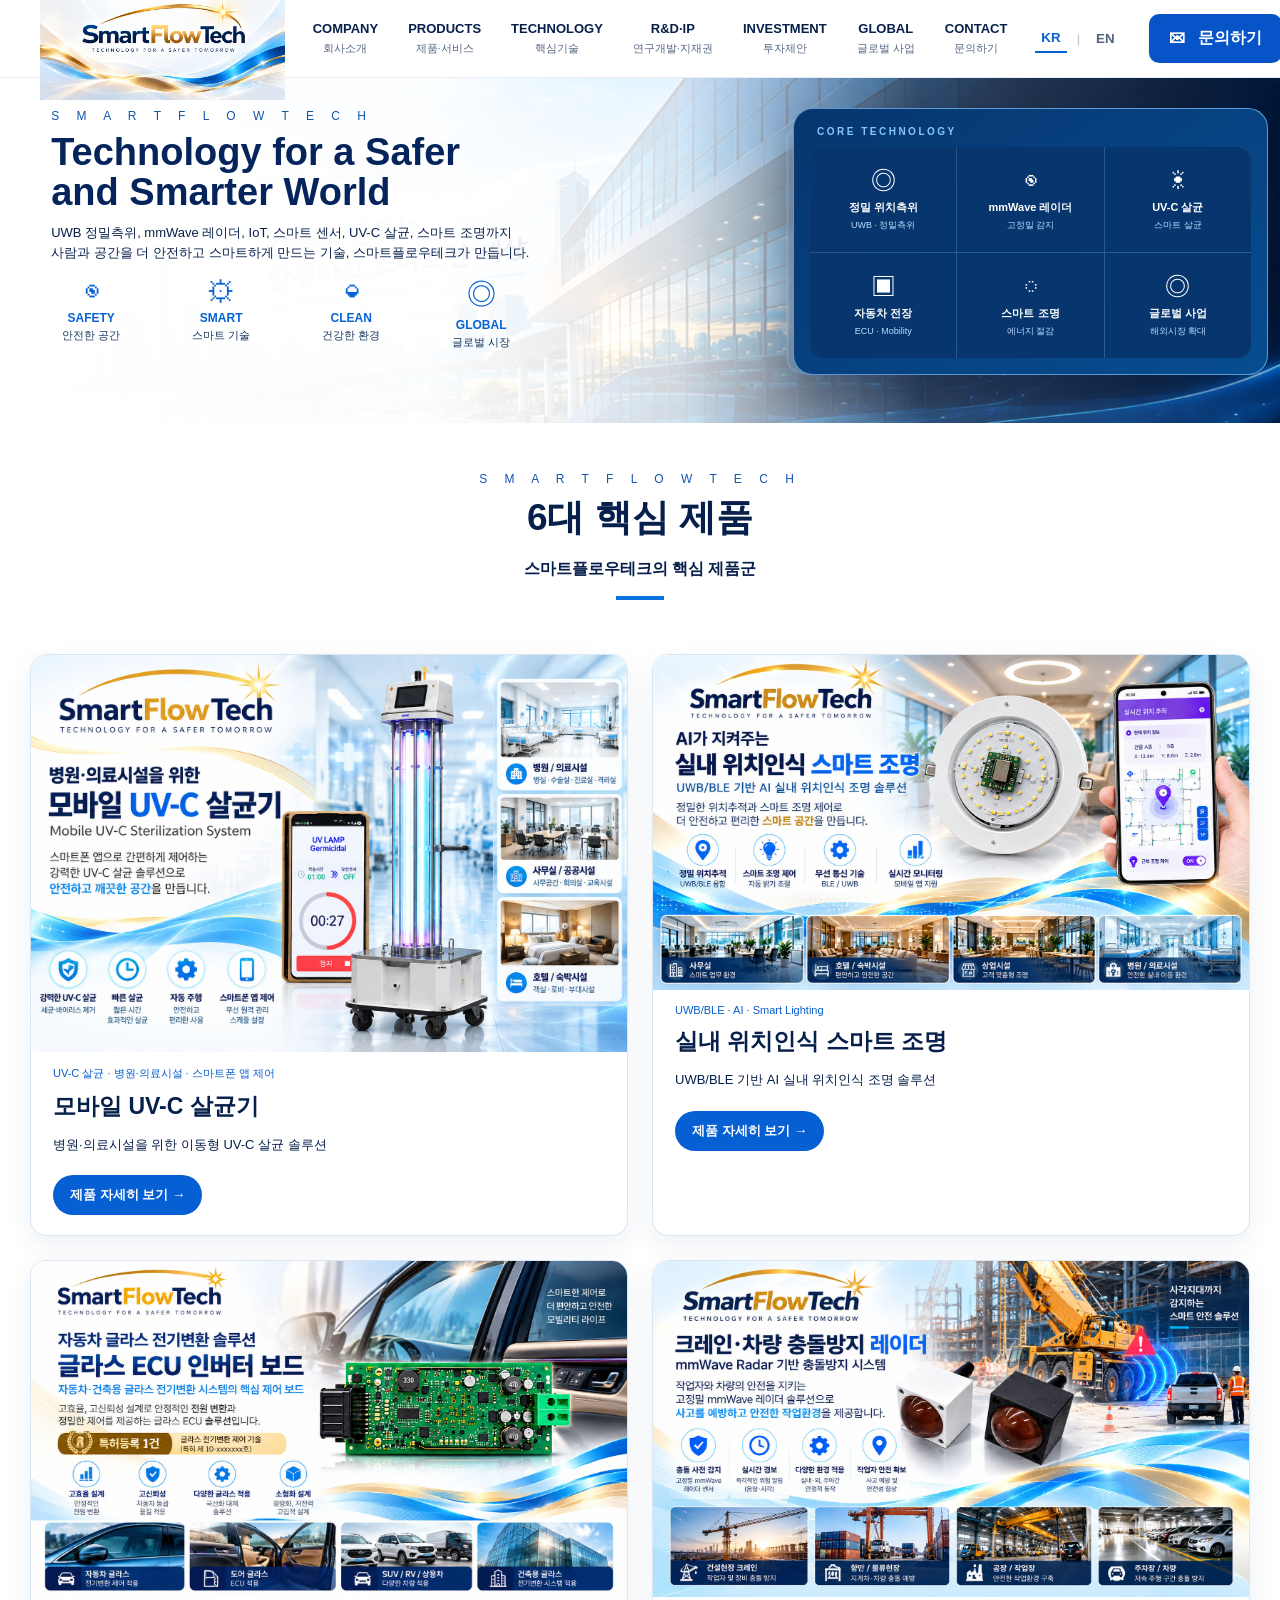
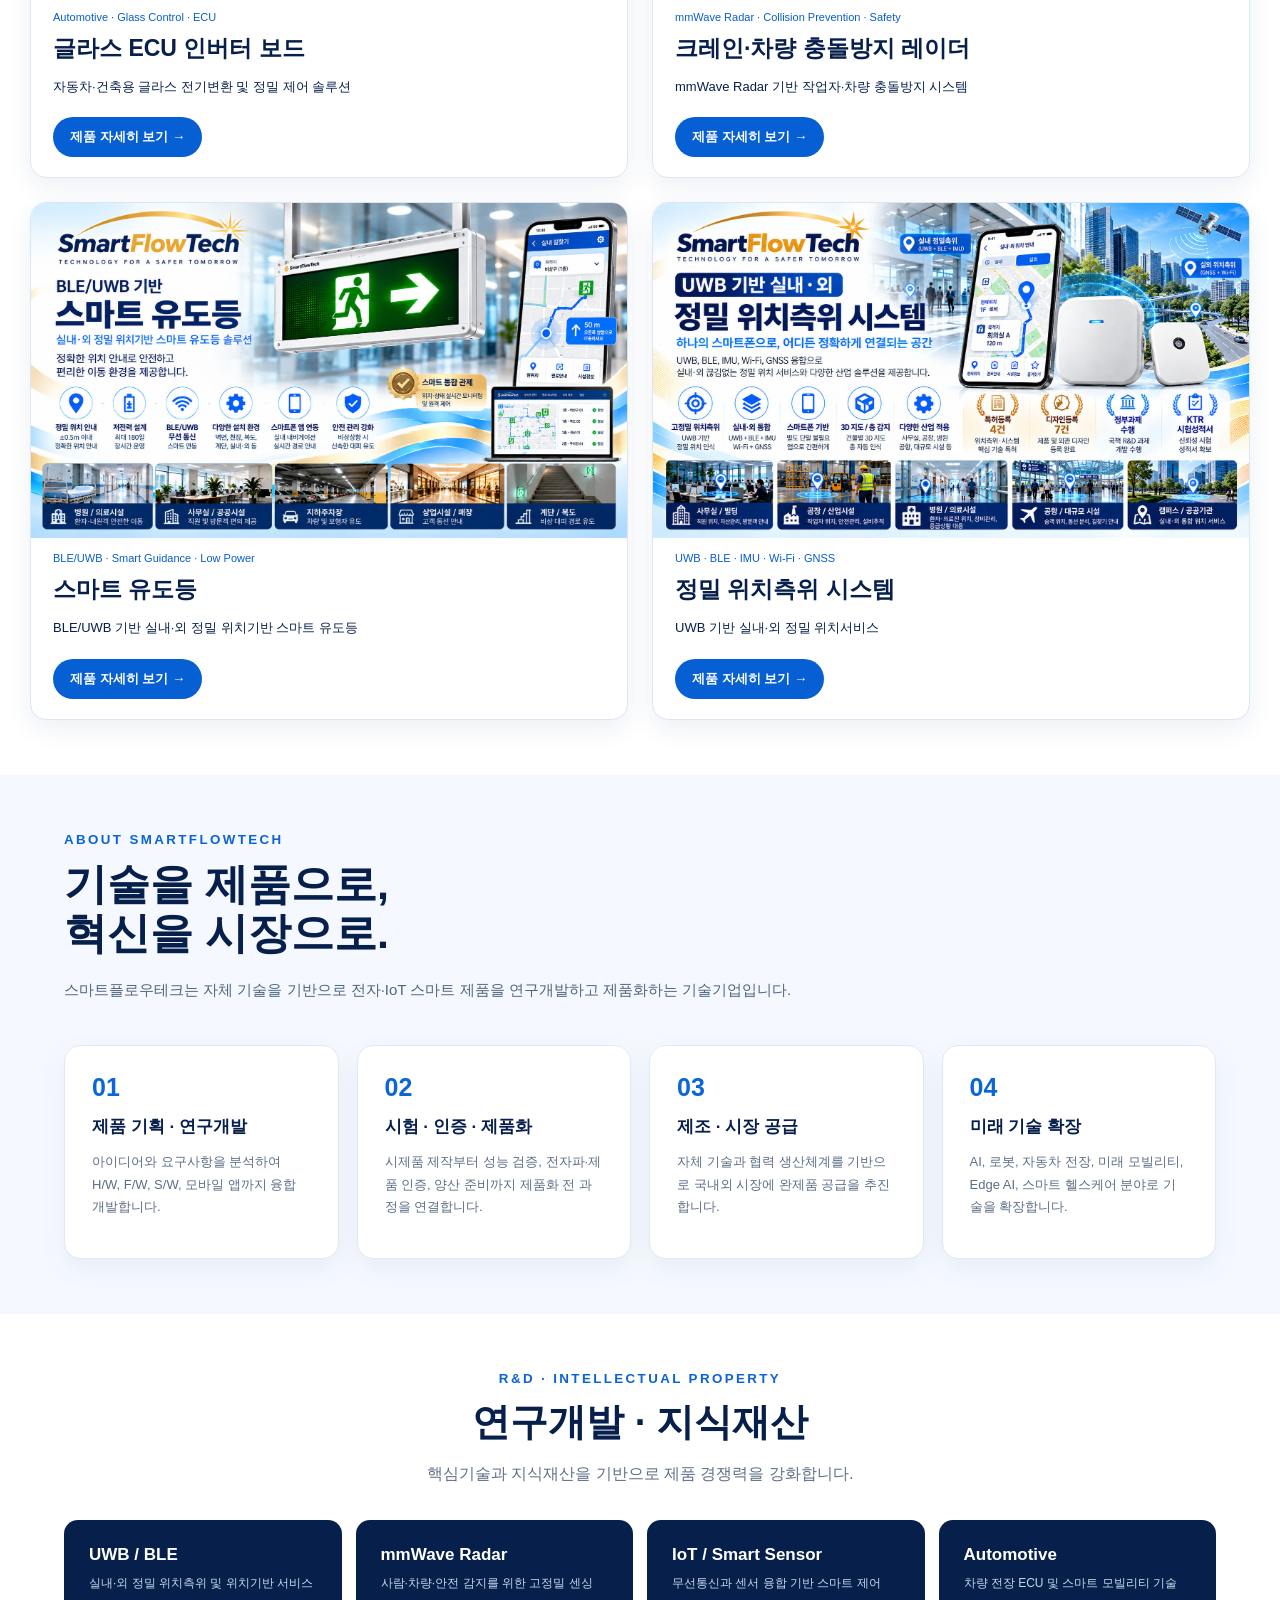
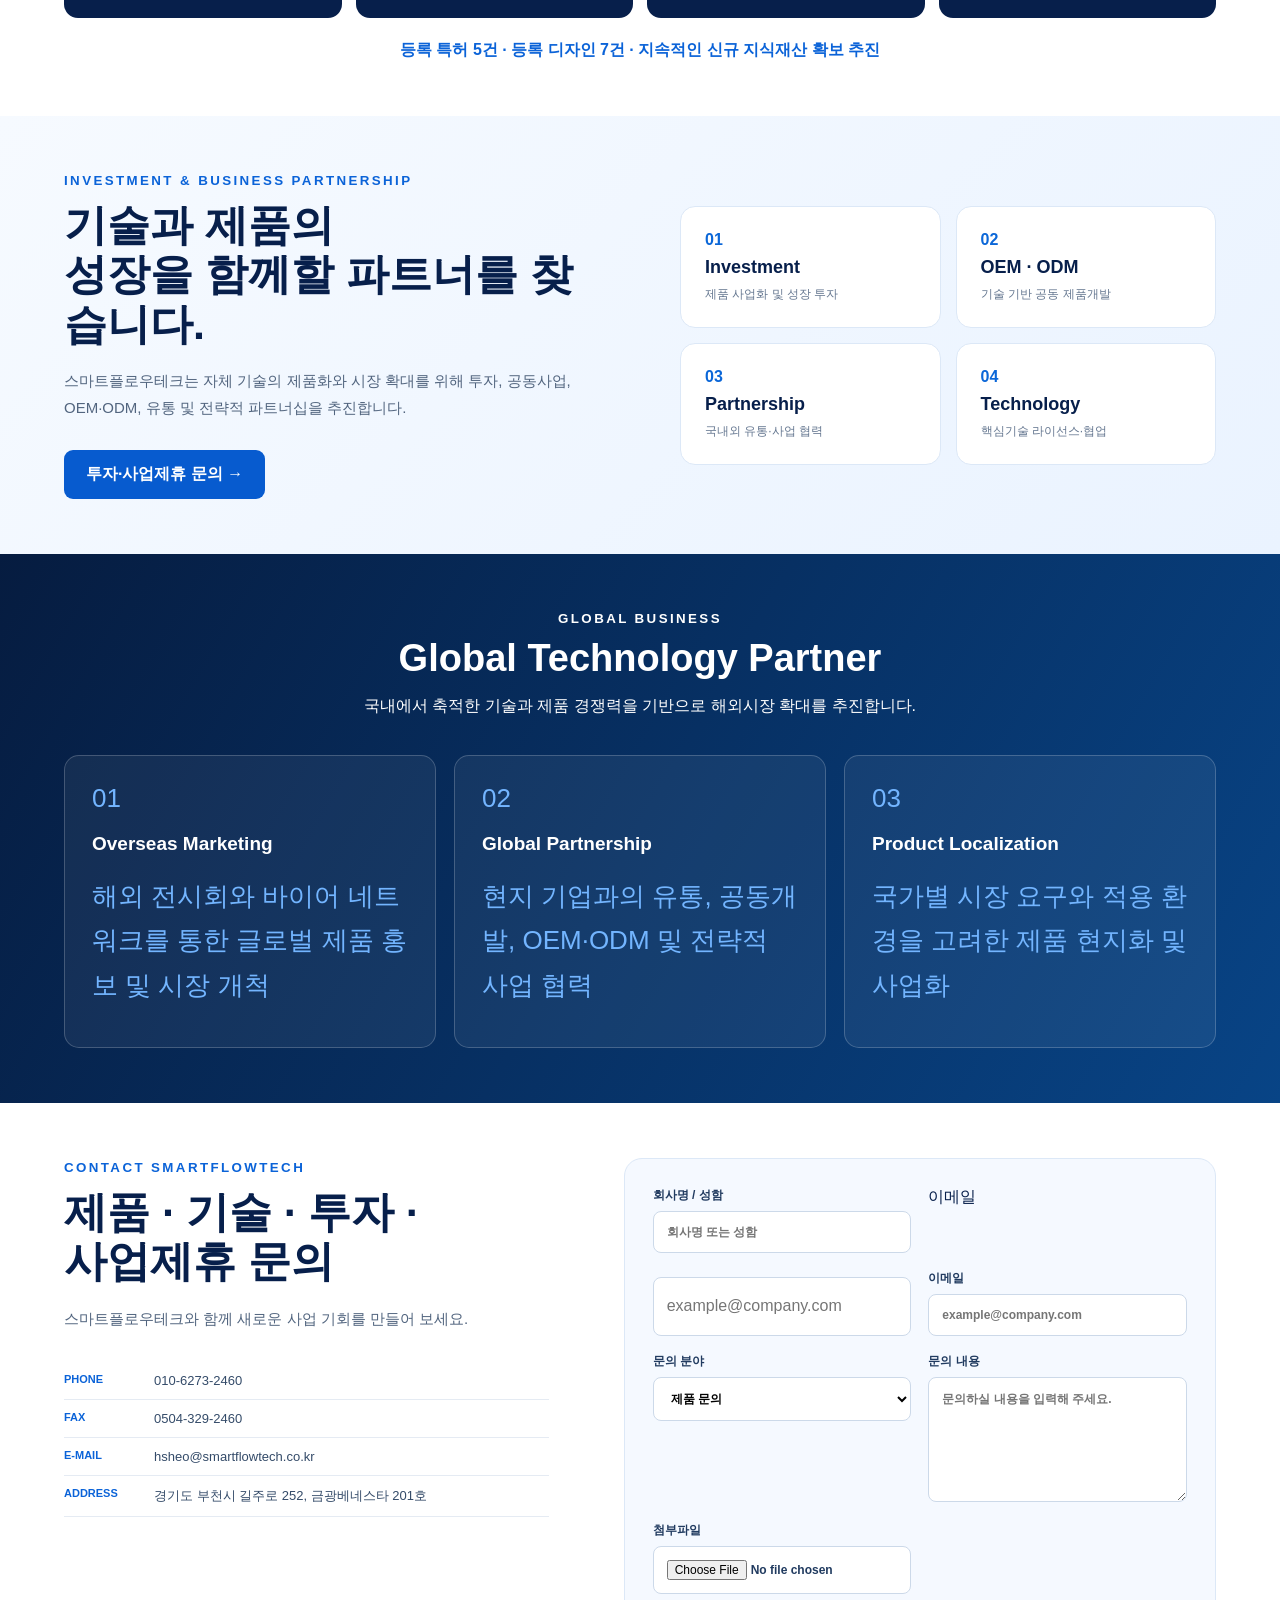
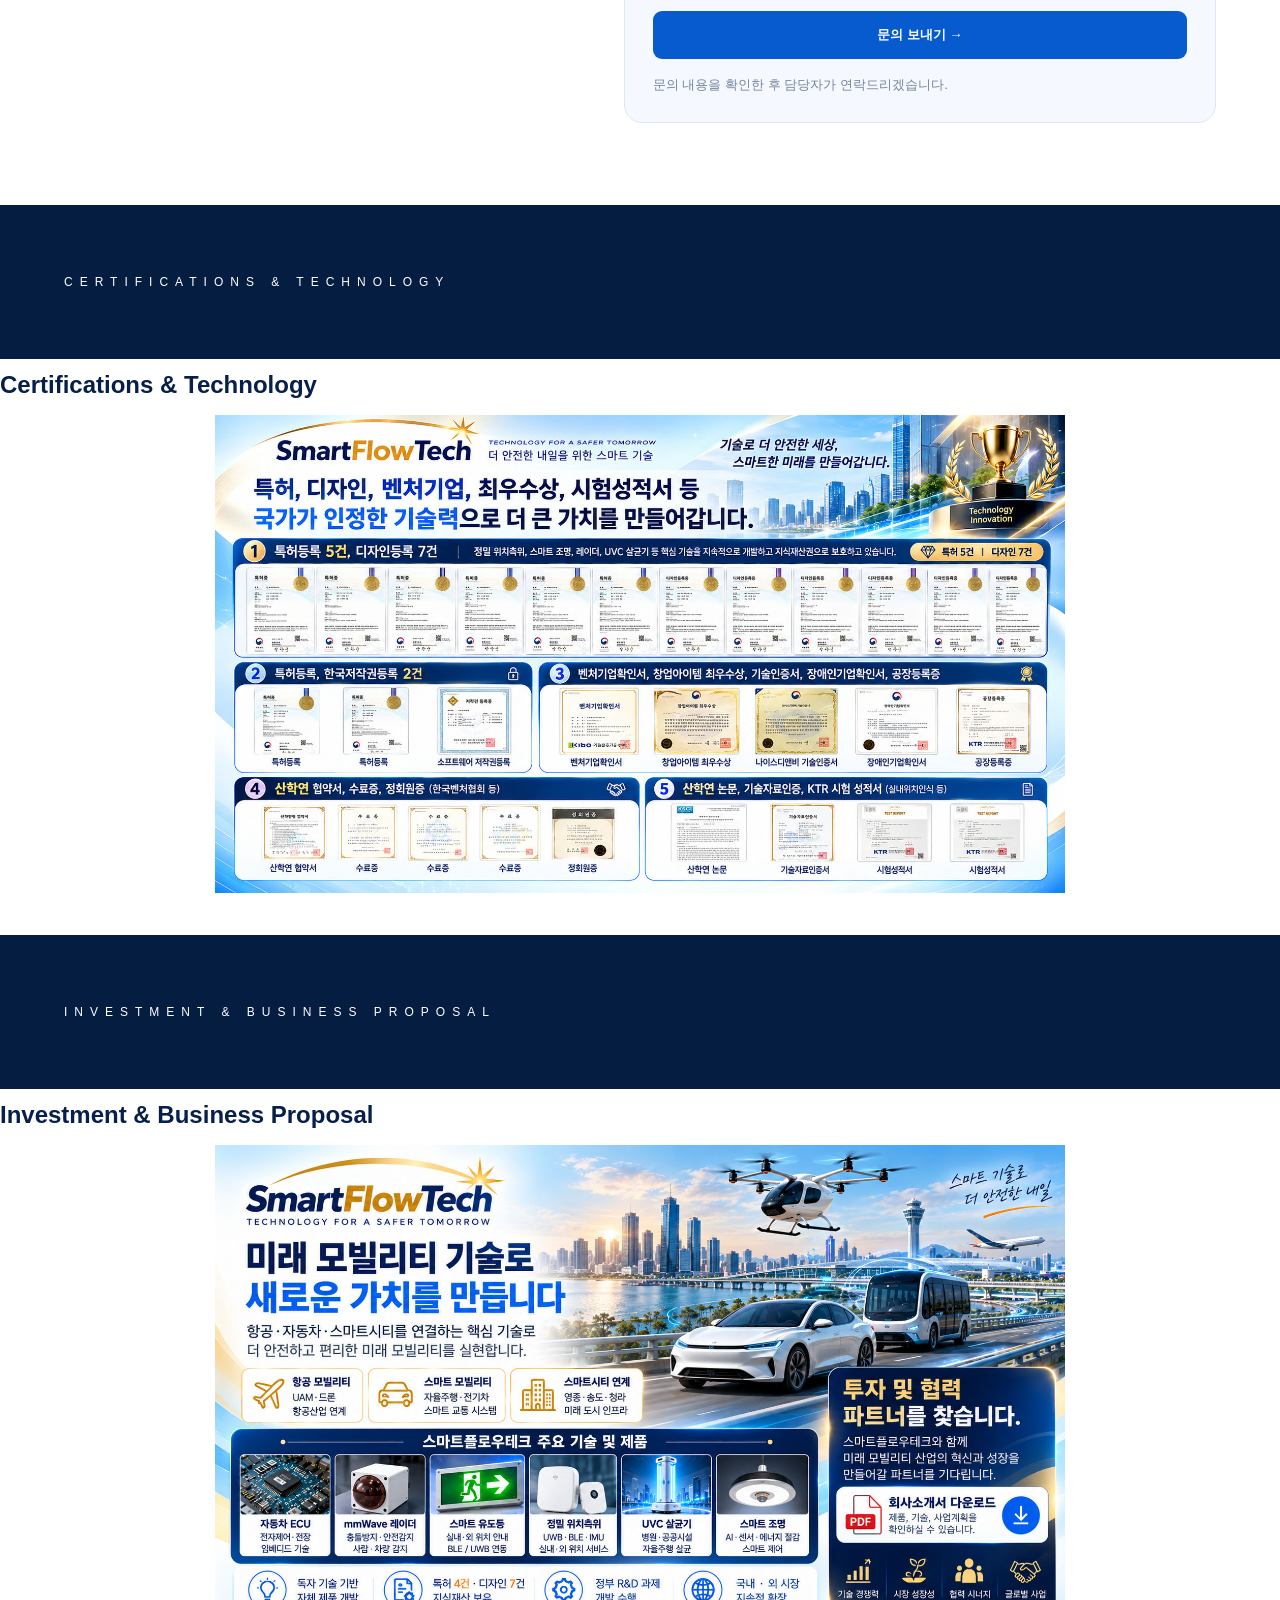
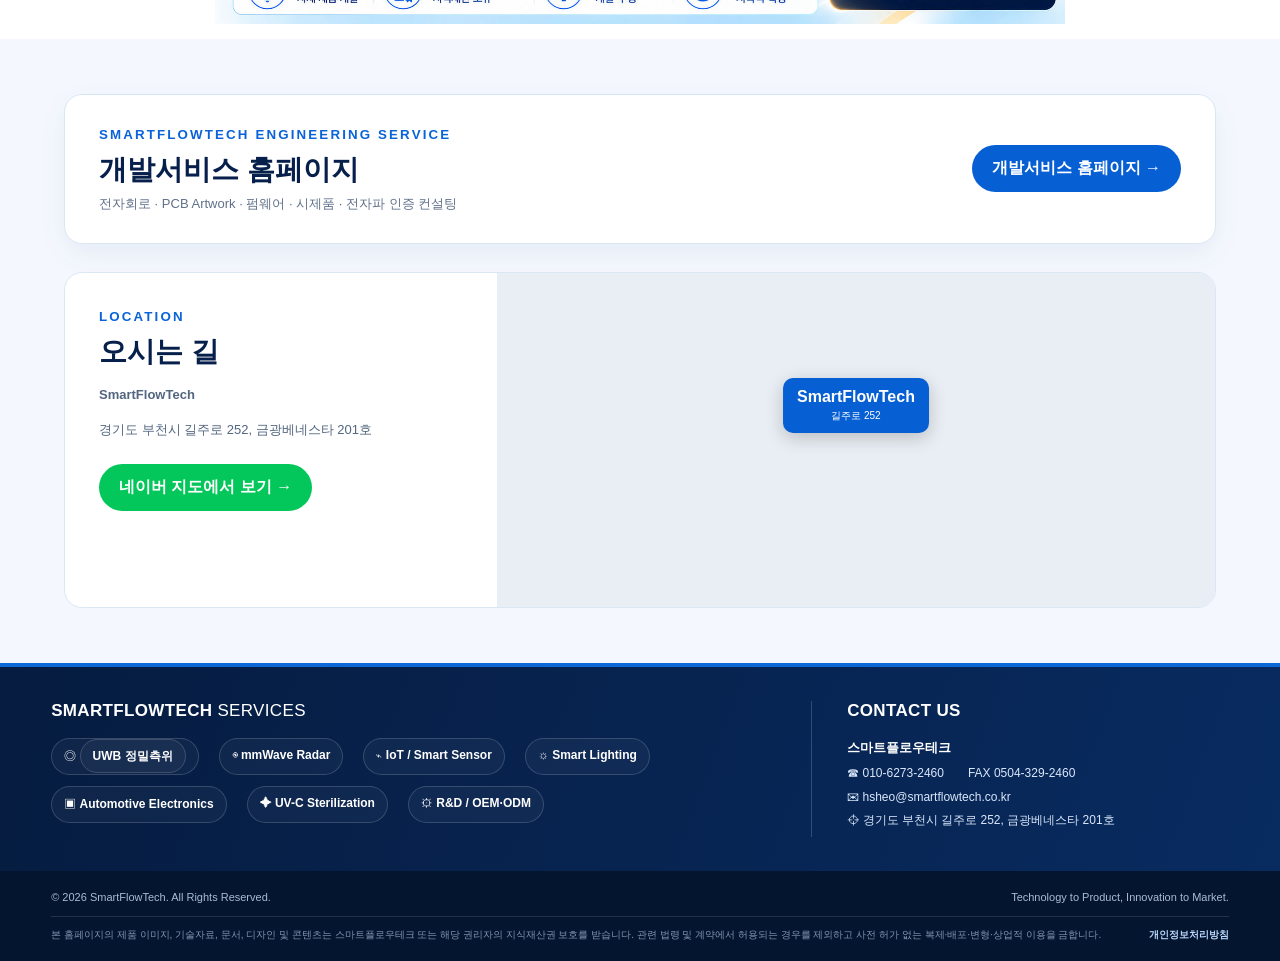
==== commit fe08c975: "Revamp inquiry form with Formspree integration Updated inquiry form to use Formspree for submissions" ====
--- a/index.html
+++ b/index.html
@@ -38,7 +38,7 @@
    </div>
  </div>
 
- <div class="hero-tech-showcase">
+ <div class="hero-tech-showcase" id="technology">
    <div class="hero-tech-title"><span data-ko="CORE TECHNOLOGY" data-en="CORE TECHNOLOGY">CORE TECHNOLOGY</span></div>
    <div class="hero-tech-grid">
      <div class="ht"><i>◎</i><b data-ko="정밀 위치측위" data-en="Precision Positioning">정밀 위치측위</b><span data-ko="UWB · 정밀측위" data-en="UWB · 정밀측위">UWB · 정밀측위</span></div>
@@ -173,13 +173,63 @@
      <p><b>ADDRESS</b><span><span data-ko="경기도 부천시 길주로 252, 금광베네스타 201호" data-en="201, Geumgwang Benesta, 252 Gilju-ro, Bucheon-si, Gyeonggi-do, Republic of Korea">경기도 부천시 길주로 252, 금광베네스타 201호</span></span></p>
    </div>
  </div>
- <form class="inquiry-form" onsubmit="return sendInquiry(event)">
-   <label><span data-ko="회사명 / 성함" data-en="Company / Name">회사명 / 성함</span><input id="qname" type="text" required placeholder="회사명 또는 성함" data-ph-ko="회사명 또는 성함" data-ph-en="Company or Name"></label>
-   <label><span data-ko="이메일" data-en="E-mail">이메일</span><input id="qemail" type="email" required placeholder="example@company.com"></label>
-   <label><span data-ko="문의 분야" data-en="Inquiry Type">문의 분야</span><select id="qtype"><option data-ko="제품 문의" data-en="Product Inquiry">제품 문의</option><option data-ko="기술 문의" data-en="Technology Inquiry">기술 문의</option><option data-ko="투자·사업제휴" data-en="Investment & Partnership">투자·사업제휴</option><option data-ko="OEM·ODM" data-en="OEM · ODM">OEM·ODM</option><option data-ko="글로벌 사업" data-en="Global Business">글로벌 사업</option></select></label>
-   <label><span data-ko="문의 내용" data-en="Message">문의 내용</span><textarea id="qmessage" required placeholder="문의하실 내용을 입력해 주세요." data-ph-ko="문의하실 내용을 입력해 주세요." data-ph-en="Please enter your inquiry."></textarea></label>
-   <button type="submit" data-ko="문의 메일 작성하기 →" data-en="Compose Inquiry E-mail →">문의 메일 작성하기 →</button>
-   <small><span data-ko="버튼을 누르면 기본 메일 프로그램에서 문의 메일이 작성됩니다." data-en="Click the button to compose an inquiry in your default e-mail application.">버튼을 누르면 기본 메일 프로그램에서 문의 메일이 작성됩니다.</span></small>
+<form class="inquiry-form"
+      id="inquiryForm"
+      action="https://formspree.io/f/xrpbyvon"
+      method="POST">
+
+   <input type="hidden" name="_subject"
+          value="[SmartFlowTech] 홈페이지 문의">
+   
+  <label>
+  <span data-ko="회사명 / 성함" data-en="Company / Name">회사명 / 성함</span>
+  <input id="qname"
+         name="name"
+         type="text"
+         required
+         placeholder="회사명 또는 성함"
+         data-ph-ko="회사명 또는 성함"
+         data-ph-en="Company or Name">
+</label>
+  <span data-ko="이메일" data-en="E-mail">이메일</span>
+  <input id="qemail"
+         name="email"
+         type="email"
+         required
+         placeholder="example@company.com">
+</label>
+
+   <label><span data-ko="이메일" data-en="E-mail">이메일</span><input id="qemail" name="email" type="email" required placeholder="example@company.com"></label>
+   <label><span data-ko="문의 분야" data-en="Inquiry Type">문의 분야</span><select id="qtype" name="category"><option data-ko="제품 문의" data-en="Product Inquiry">제품 문의</option><option data-ko="기술 문의" data-en="Technology Inquiry">기술 문의</option><option data-ko="투자·사업제휴" data-en="Investment & Partnership">투자·사업제휴</option><option data-ko="OEM·ODM" data-en="OEM · ODM">OEM·ODM</option><option data-ko="글로벌 사업" data-en="Global Business">글로벌 사업</option></select></label>
+  
+  <label>
+  <span data-ko="문의 내용" data-en="Message">문의 내용</span>
+  <textarea id="qmessage" name="message" required
+            placeholder="문의하실 내용을 입력해 주세요."
+            data-ph-ko="문의하실 내용을 입력해 주세요."
+            data-ph-en="Please enter your inquiry."></textarea>
+  
+</label>
+   
+<label>
+  <span data-ko="첨부파일" data-en="Attachment">첨부파일</span>
+  <input type="file"
+         id="qfile"
+         name="attachment"
+         accept=".pdf,.jpg,.jpeg,.png,.zip,.doc,.docx,.xls,.xlsx">
+</label>
+   <button type="submit"
+        data-ko="문의 보내기 →"
+        data-en="Send Inquiry →">
+    문의 보내기 →
+</button>
+  <small>
+  <span data-ko="문의 내용을 확인한 후 담당자가 연락드리겠습니다."
+        data-en="We will review your inquiry and contact you.">
+    문의 내용을 확인한 후 담당자가 연락드리겠습니다.
+  </span>
+ </small>
+    
  </form>
 </section>
   
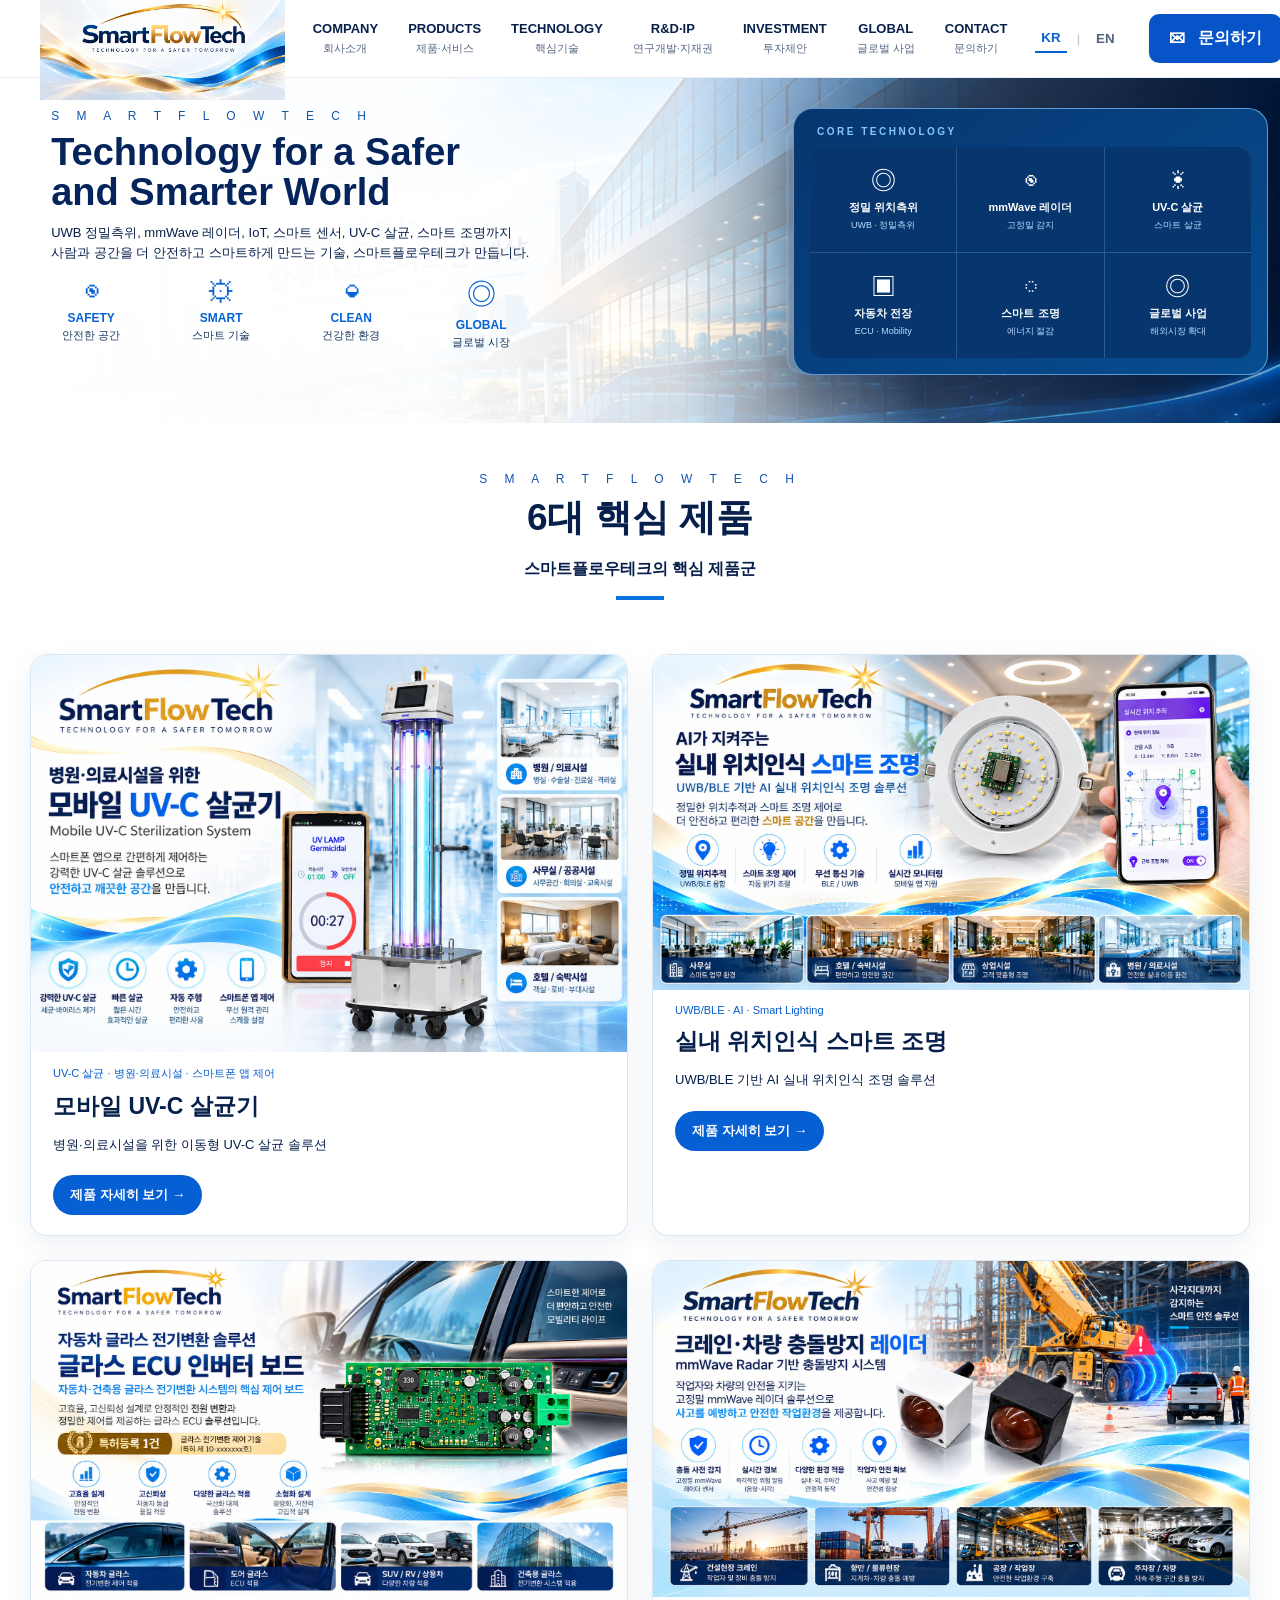
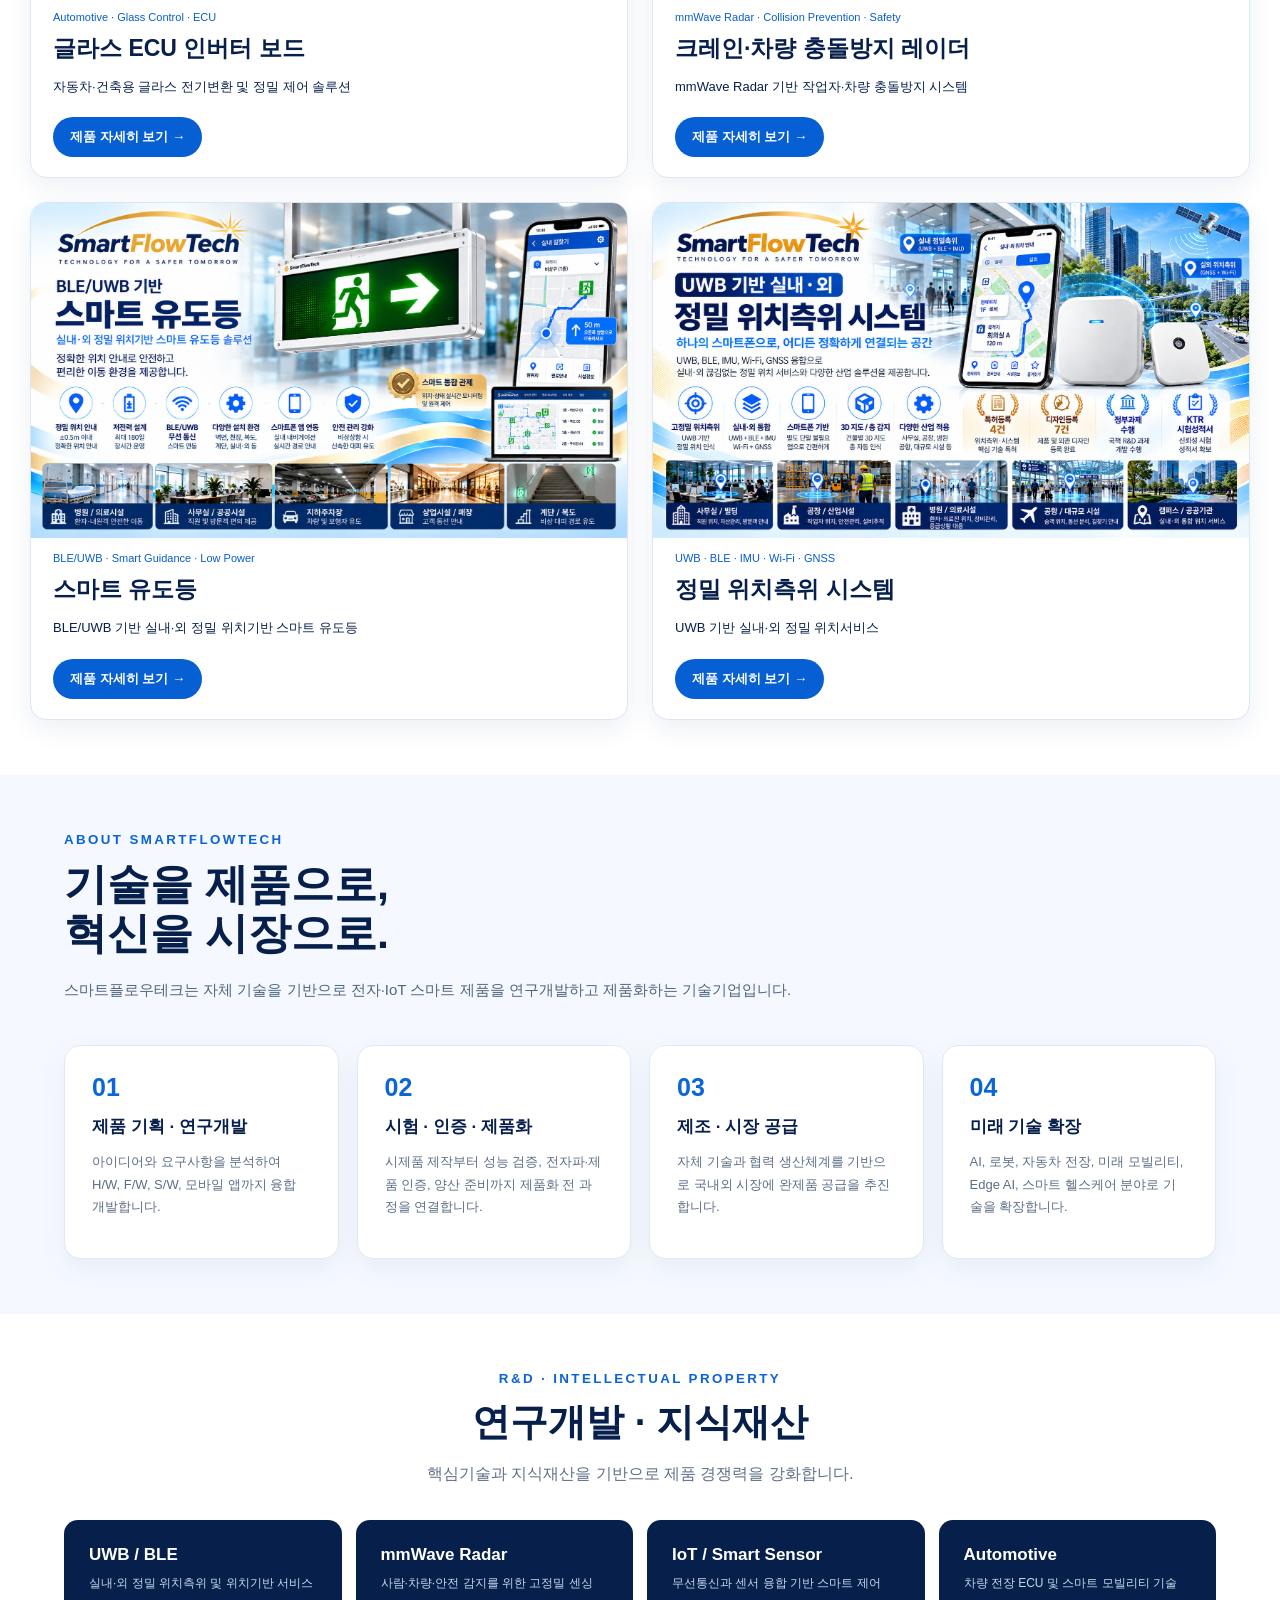
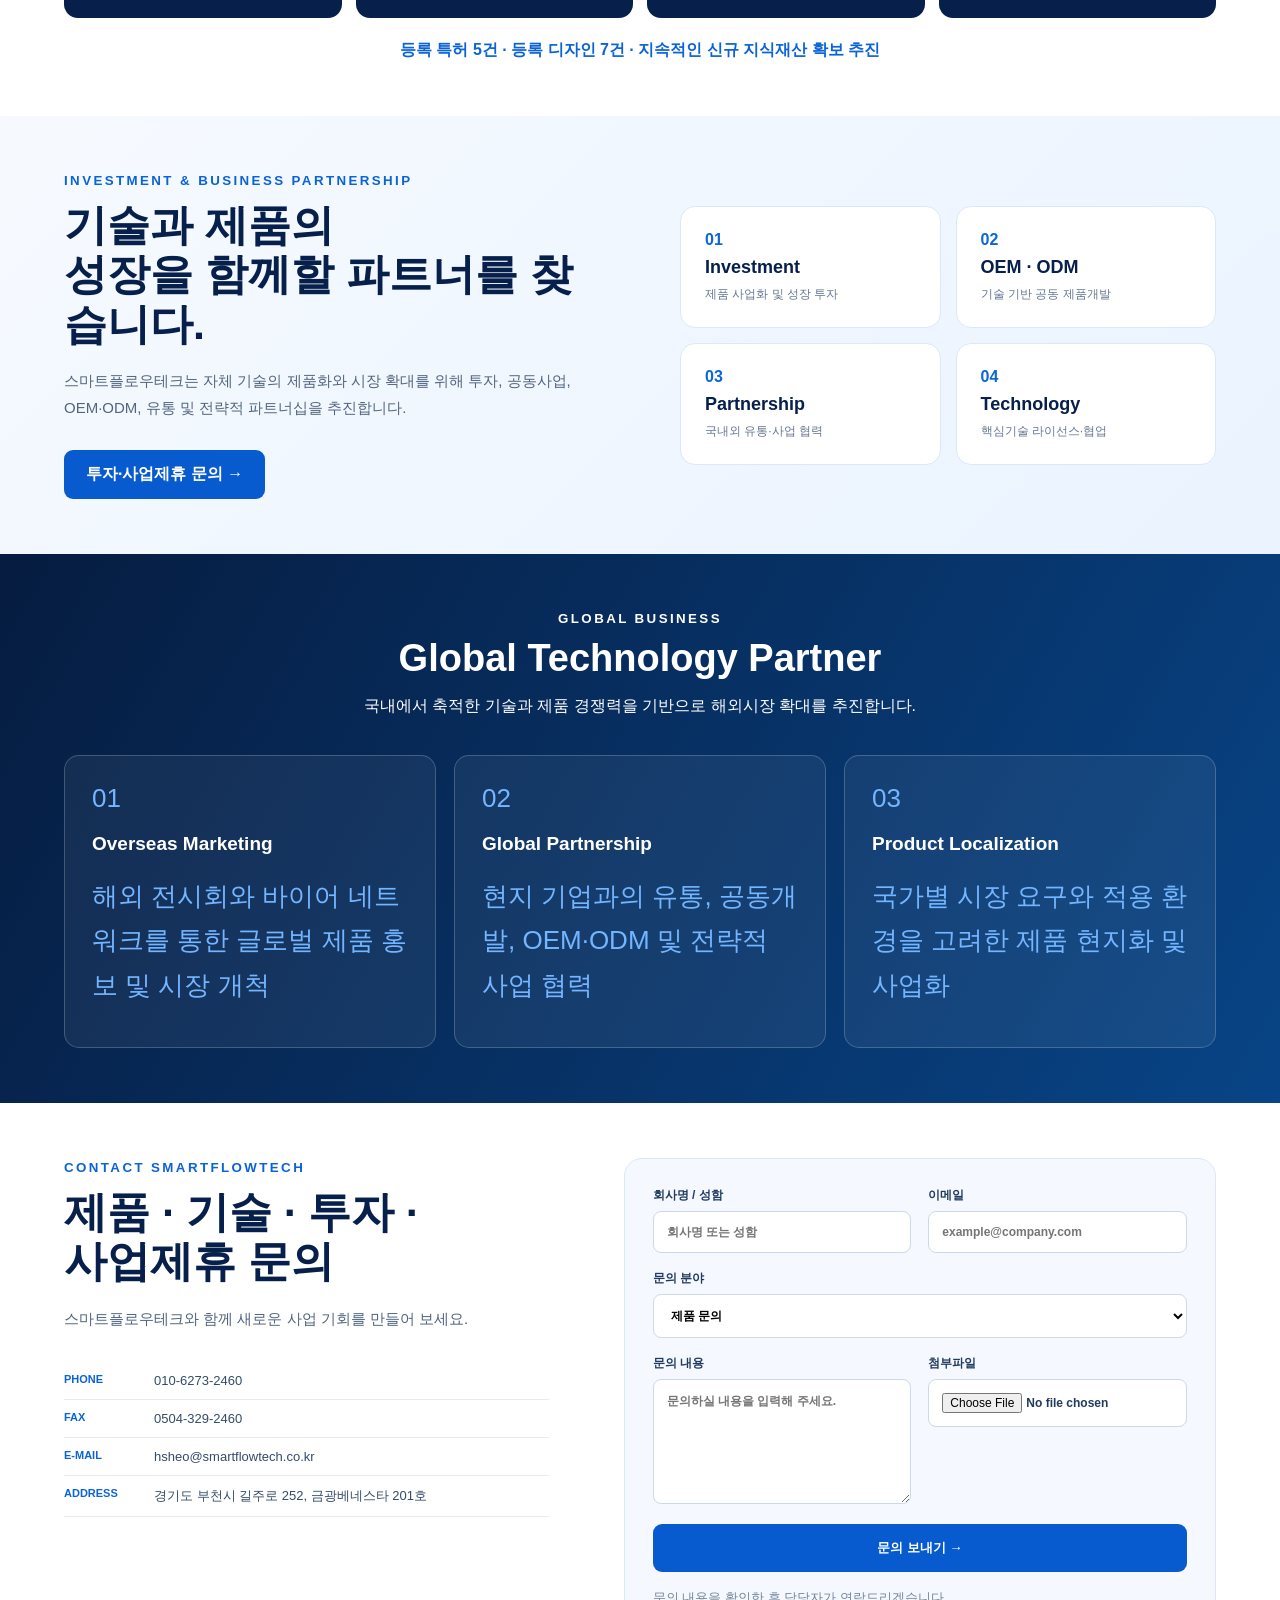
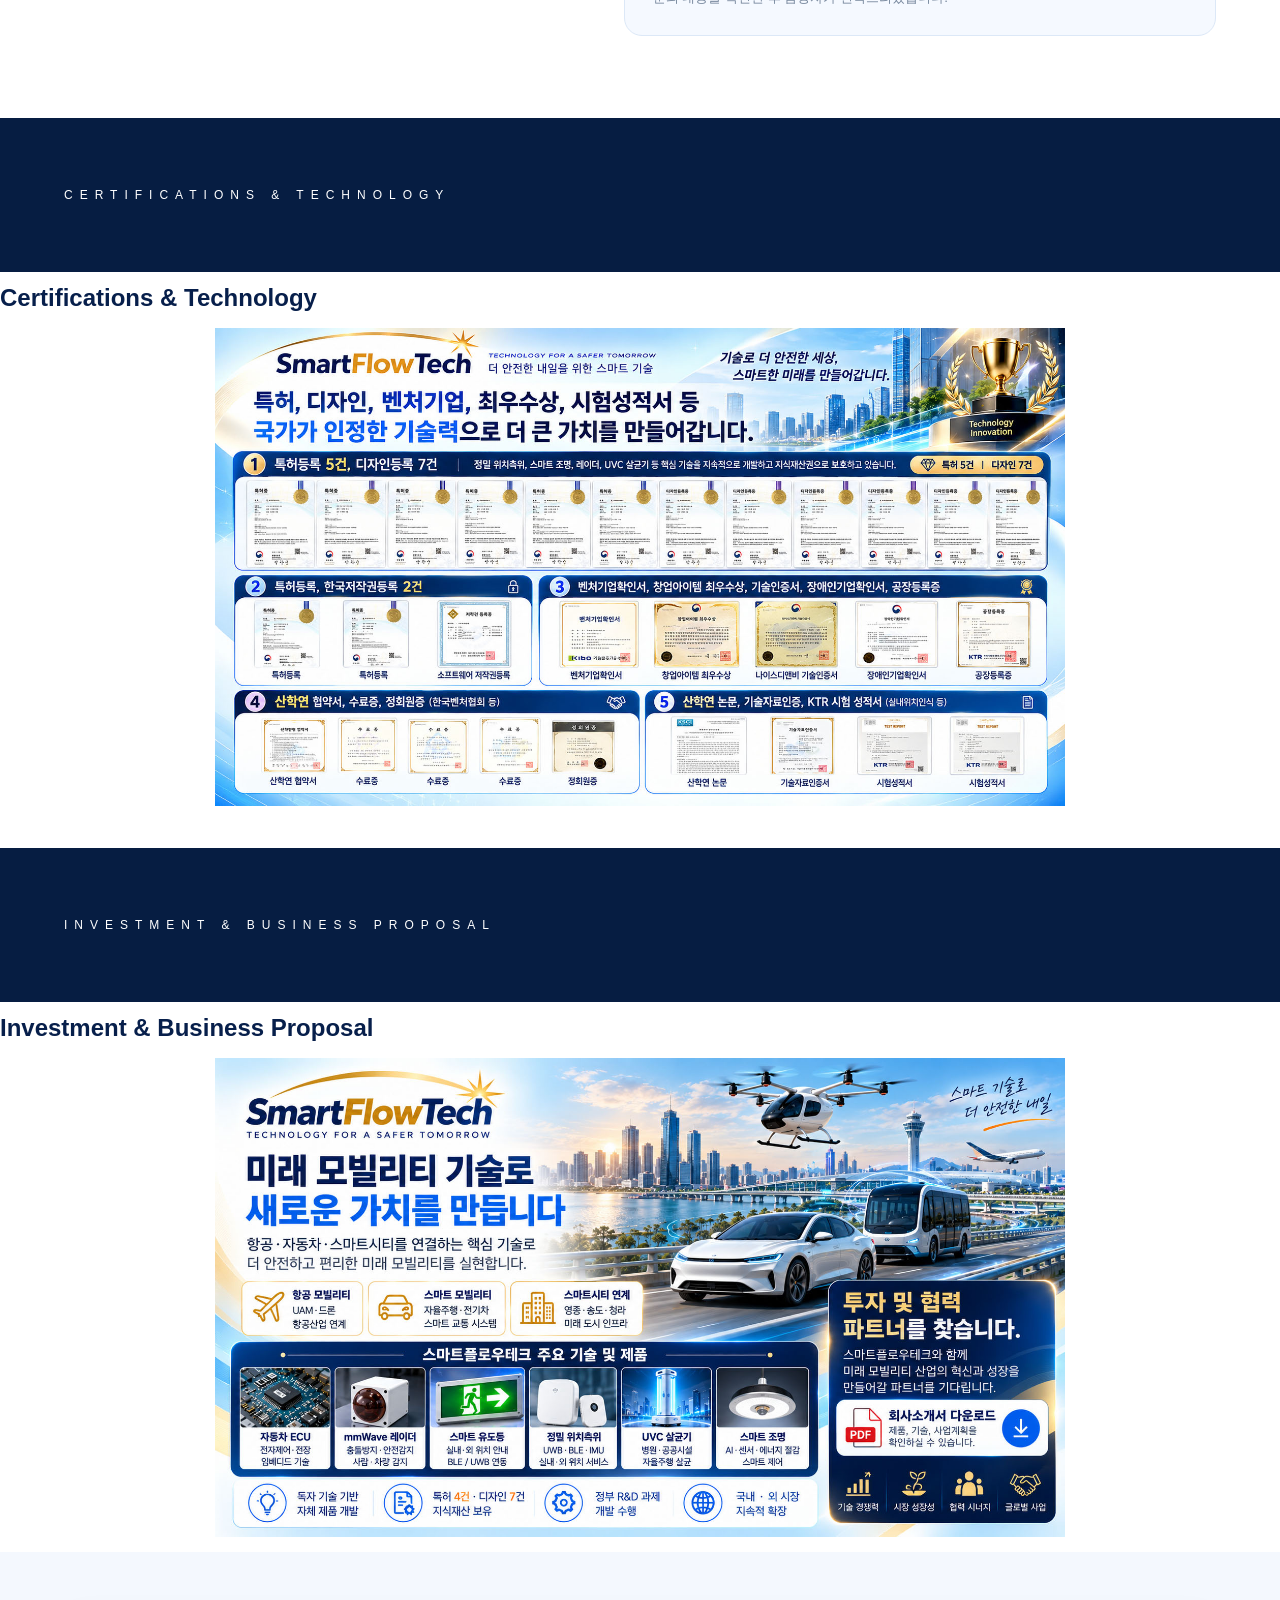
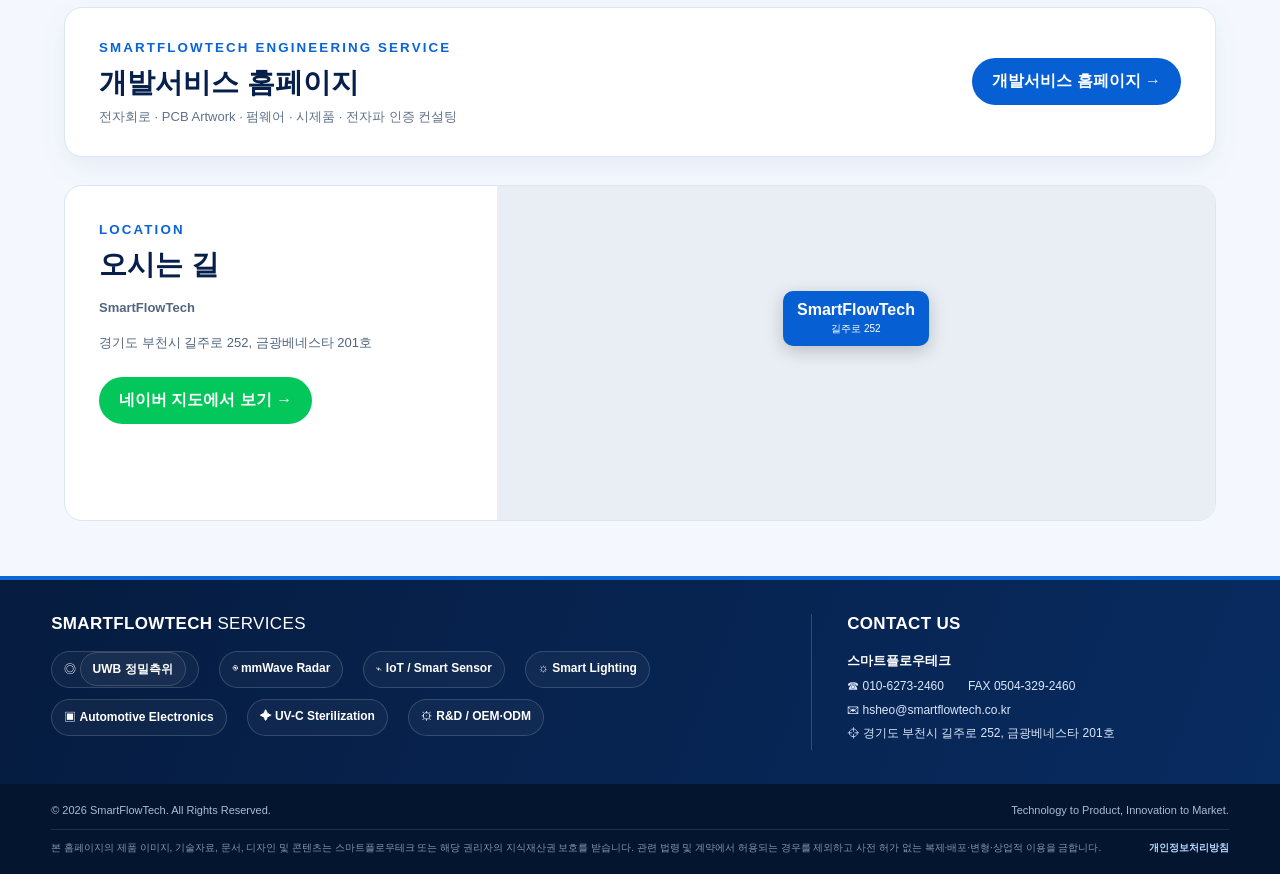
==== commit ab1a7d89: "Update index.html" ====
--- a/index.html
+++ b/index.html
@@ -191,13 +191,7 @@
          data-ph-ko="회사명 또는 성함"
          data-ph-en="Company or Name">
 </label>
-  <span data-ko="이메일" data-en="E-mail">이메일</span>
-  <input id="qemail"
-         name="email"
-         type="email"
-         required
-         placeholder="example@company.com">
-</label>
+
 
    <label><span data-ko="이메일" data-en="E-mail">이메일</span><input id="qemail" name="email" type="email" required placeholder="example@company.com"></label>
    <label><span data-ko="문의 분야" data-en="Inquiry Type">문의 분야</span><select id="qtype" name="category"><option data-ko="제품 문의" data-en="Product Inquiry">제품 문의</option><option data-ko="기술 문의" data-en="Technology Inquiry">기술 문의</option><option data-ko="투자·사업제휴" data-en="Investment & Partnership">투자·사업제휴</option><option data-ko="OEM·ODM" data-en="OEM · ODM">OEM·ODM</option><option data-ko="글로벌 사업" data-en="Global Business">글로벌 사업</option></select></label>
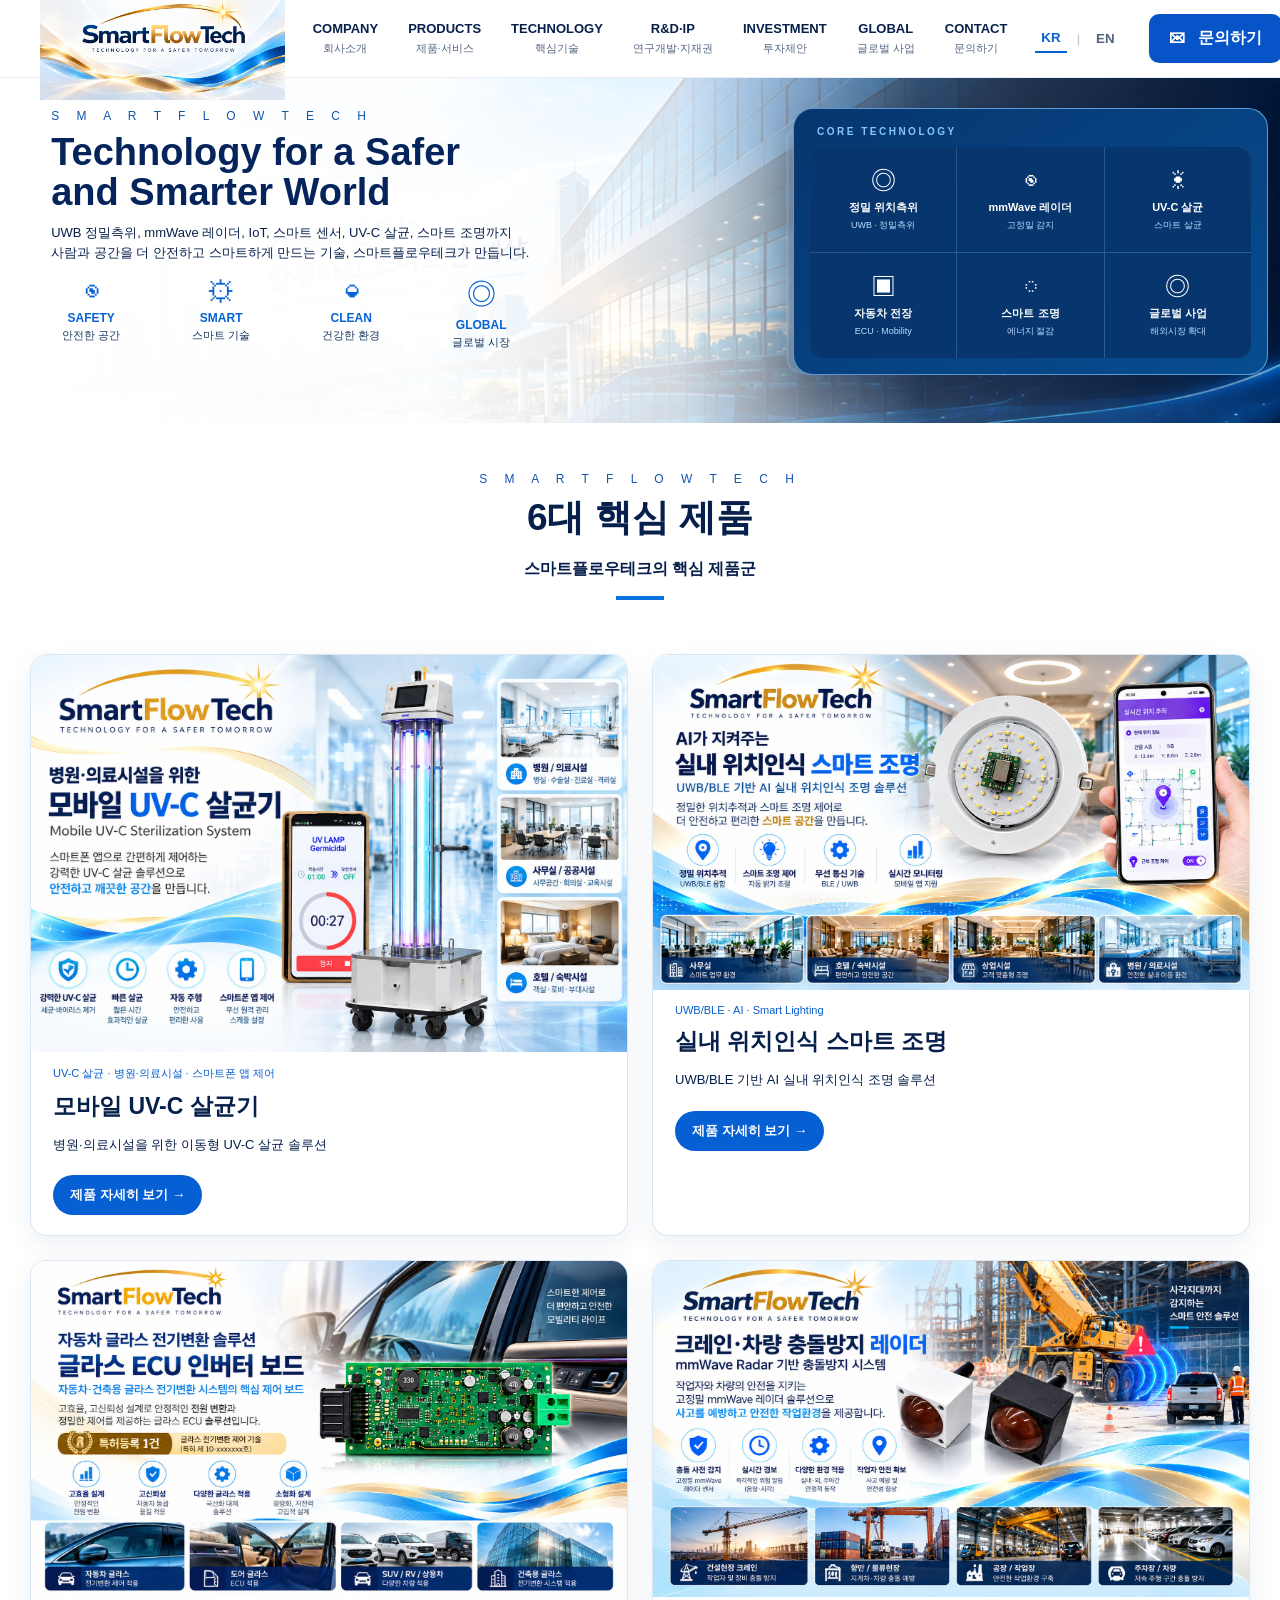
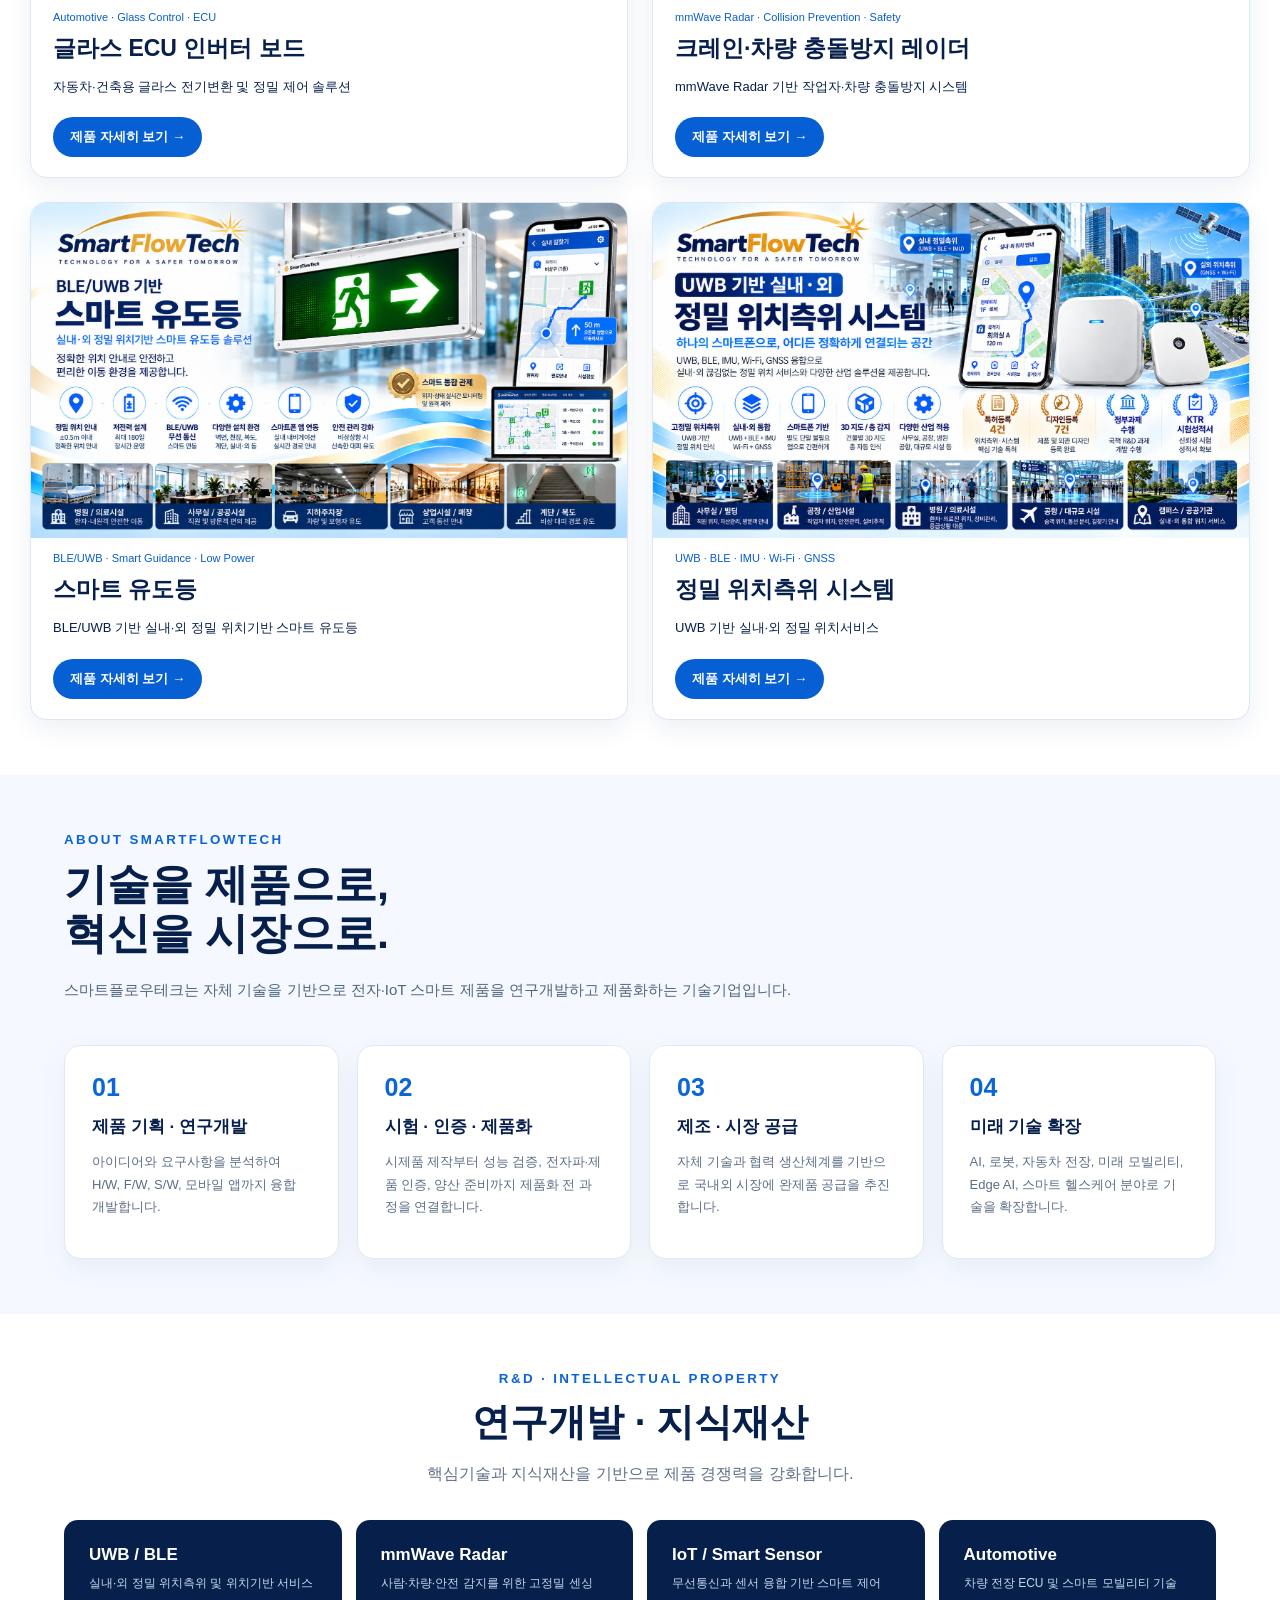
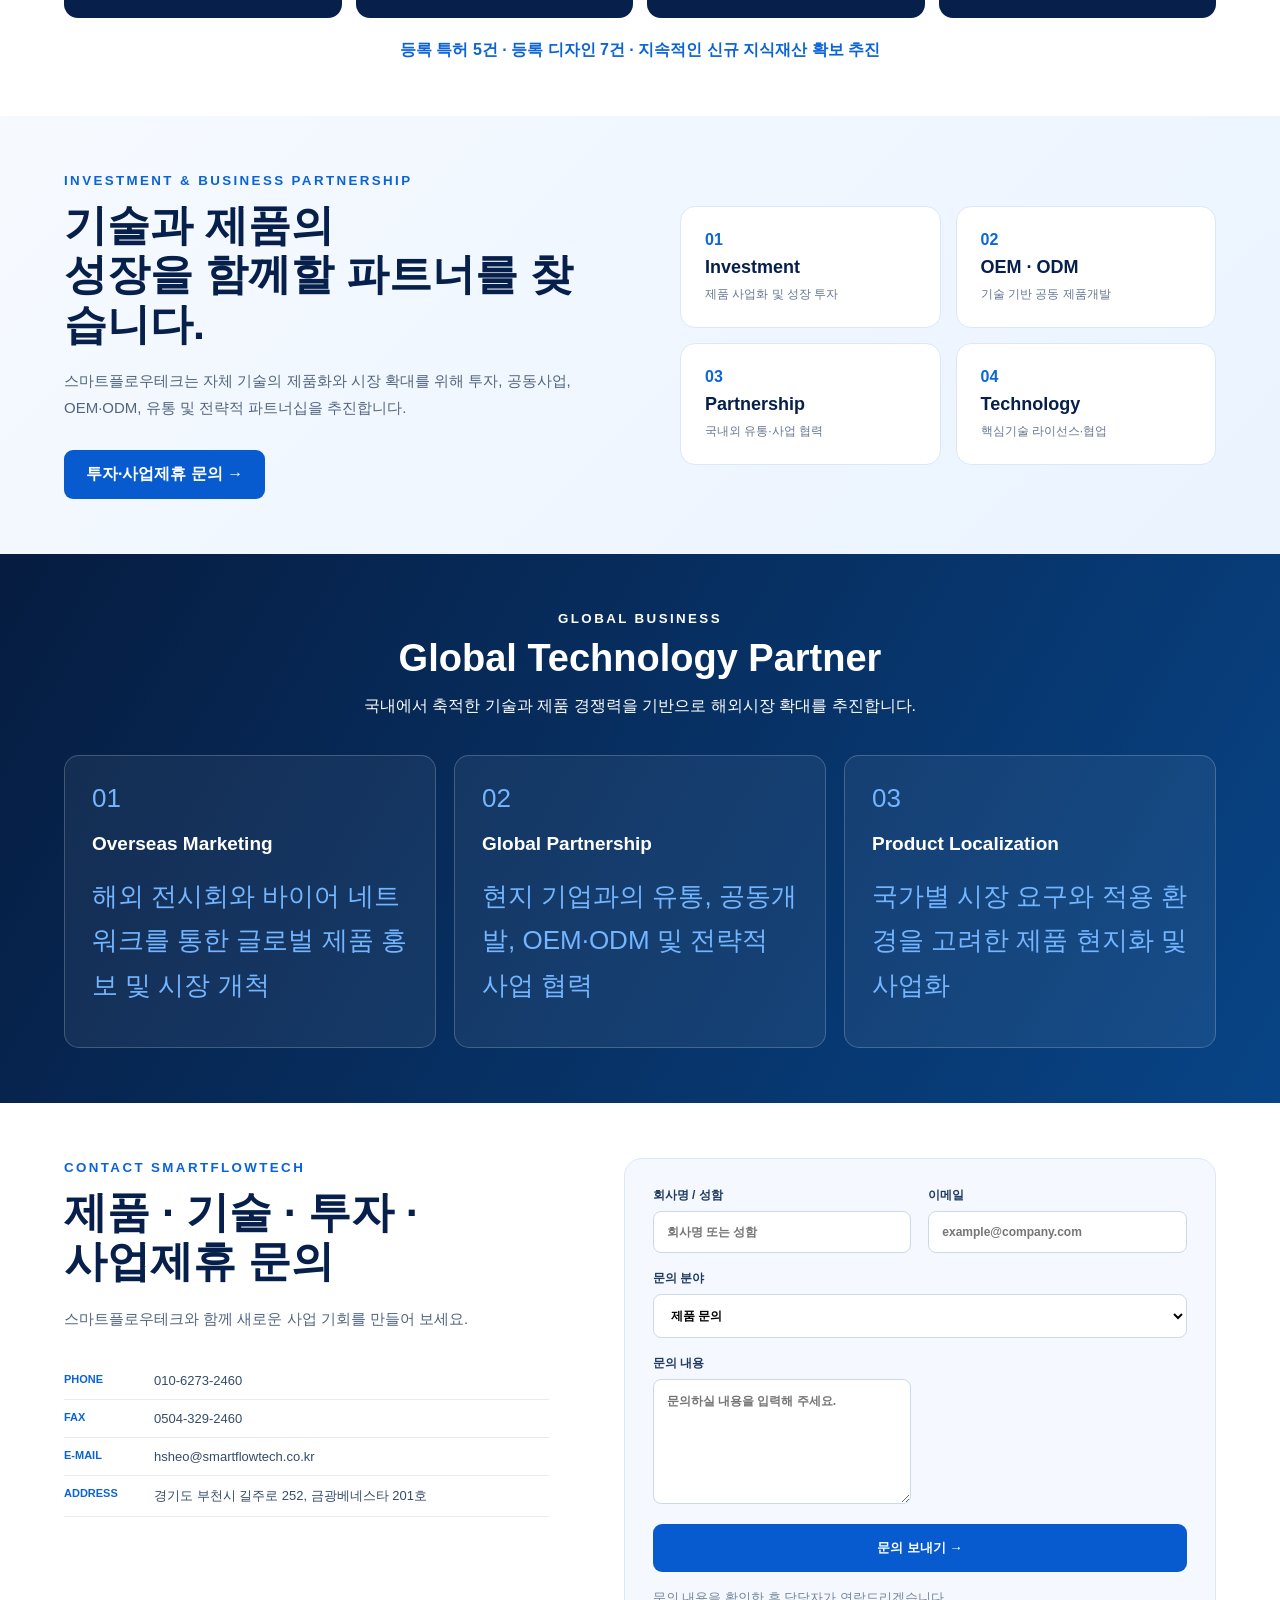
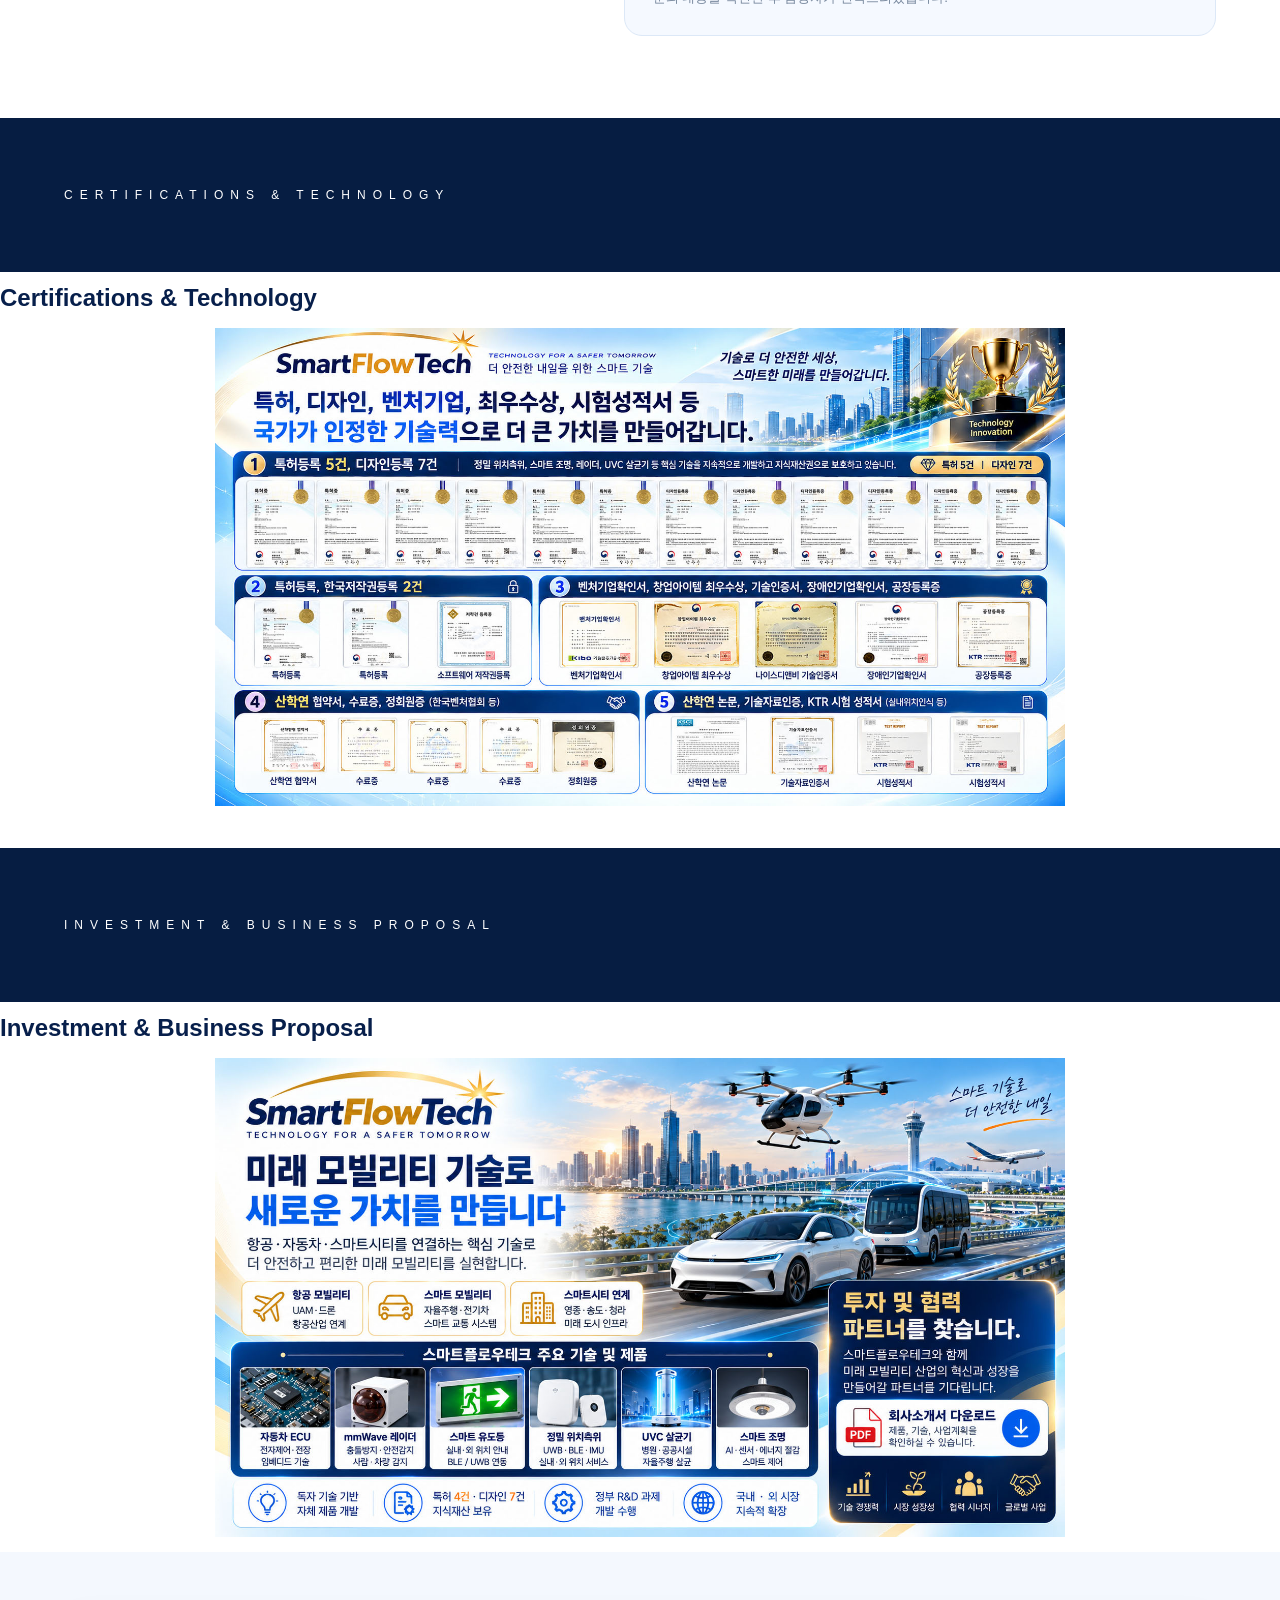
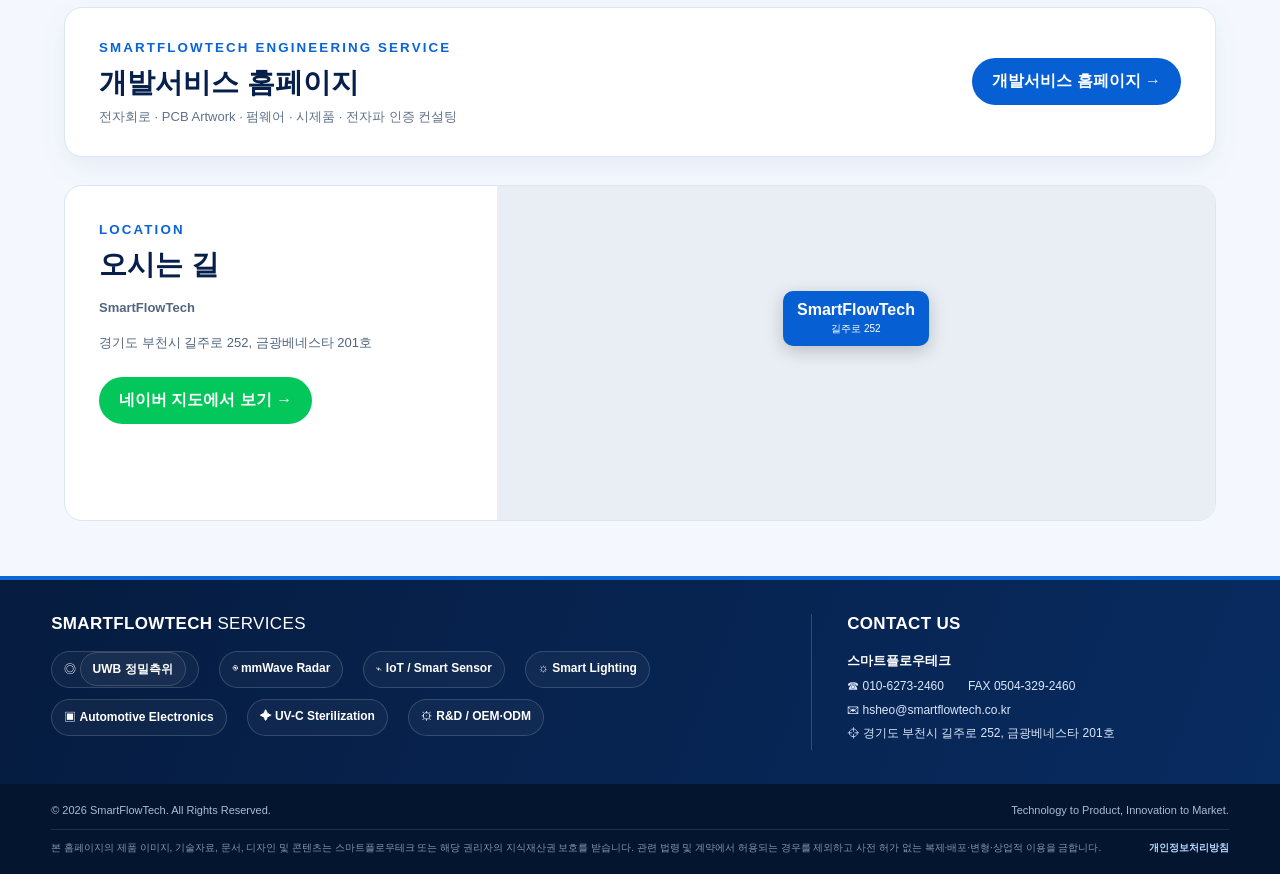
==== commit 9a5ad547: "Remove file attachment input from index.html Removed the file attachment input from the inquiry form" ====
--- a/index.html
+++ b/index.html
@@ -205,13 +205,7 @@
   
 </label>
    
-<label>
-  <span data-ko="첨부파일" data-en="Attachment">첨부파일</span>
-  <input type="file"
-         id="qfile"
-         name="attachment"
-         accept=".pdf,.jpg,.jpeg,.png,.zip,.doc,.docx,.xls,.xlsx">
-</label>
+
    <button type="submit"
         data-ko="문의 보내기 →"
         data-en="Send Inquiry →">
@@ -341,16 +335,45 @@
  document.getElementById('enBtn').classList.toggle('active',lang==='en');
  localStorage.setItem('sft-lang',lang);
 }
-function sendInquiry(e){
- e.preventDefault();
- const name=document.getElementById('qname').value, email=document.getElementById('qemail').value;
- const type=document.getElementById('qtype').value, msg=document.getElementById('qmessage').value;
- const subject=encodeURIComponent('[SmartFlowTech Website Inquiry] '+type+' - '+name);
- const body=encodeURIComponent('Name/Company: '+name+'\nEmail: '+email+'\nCategory: '+type+'\n\nMessage:\n'+msg);
- window.location.href='mailto:hsheo@smartflowtech.co.kr?subject='+subject+'&body='+body;
- return false;
-}
+
+ const inquiryForm = document.getElementById('inquiryForm');
+
+inquiryForm.addEventListener('submit', async function(e) {
+  e.preventDefault();
+
+  const button = inquiryForm.querySelector('button[type="submit"]');
+  const originalText = button.innerHTML;
+
+  button.disabled = true;
+  button.innerHTML = '전송 중...';
+
+  const formData = new FormData(inquiryForm);
+
+  try {
+    const response = await fetch(inquiryForm.action, {
+      method: 'POST',
+      body: formData,
+      headers: {
+        'Accept': 'application/json'
+      }
+    });
+
+    if (response.ok) {
+      alert('문의가 정상적으로 접수되었습니다.\n담당자가 확인 후 연락드리겠습니다.');
+      inquiryForm.reset();
+    } else {
+      alert('문의 전송에 실패했습니다. 잠시 후 다시 시도해 주세요.');
+    }
+  } catch (error) {
+    alert('문의 전송 중 오류가 발생했습니다. 잠시 후 다시 시도해 주세요.');
+  }
+
+  button.disabled = false;
+  button.innerHTML = originalText;
+});
+  
 document.addEventListener('DOMContentLoaded',()=>setLang(localStorage.getItem('sft-lang')||'ko'));
 </script>
 
 </body></html>
+
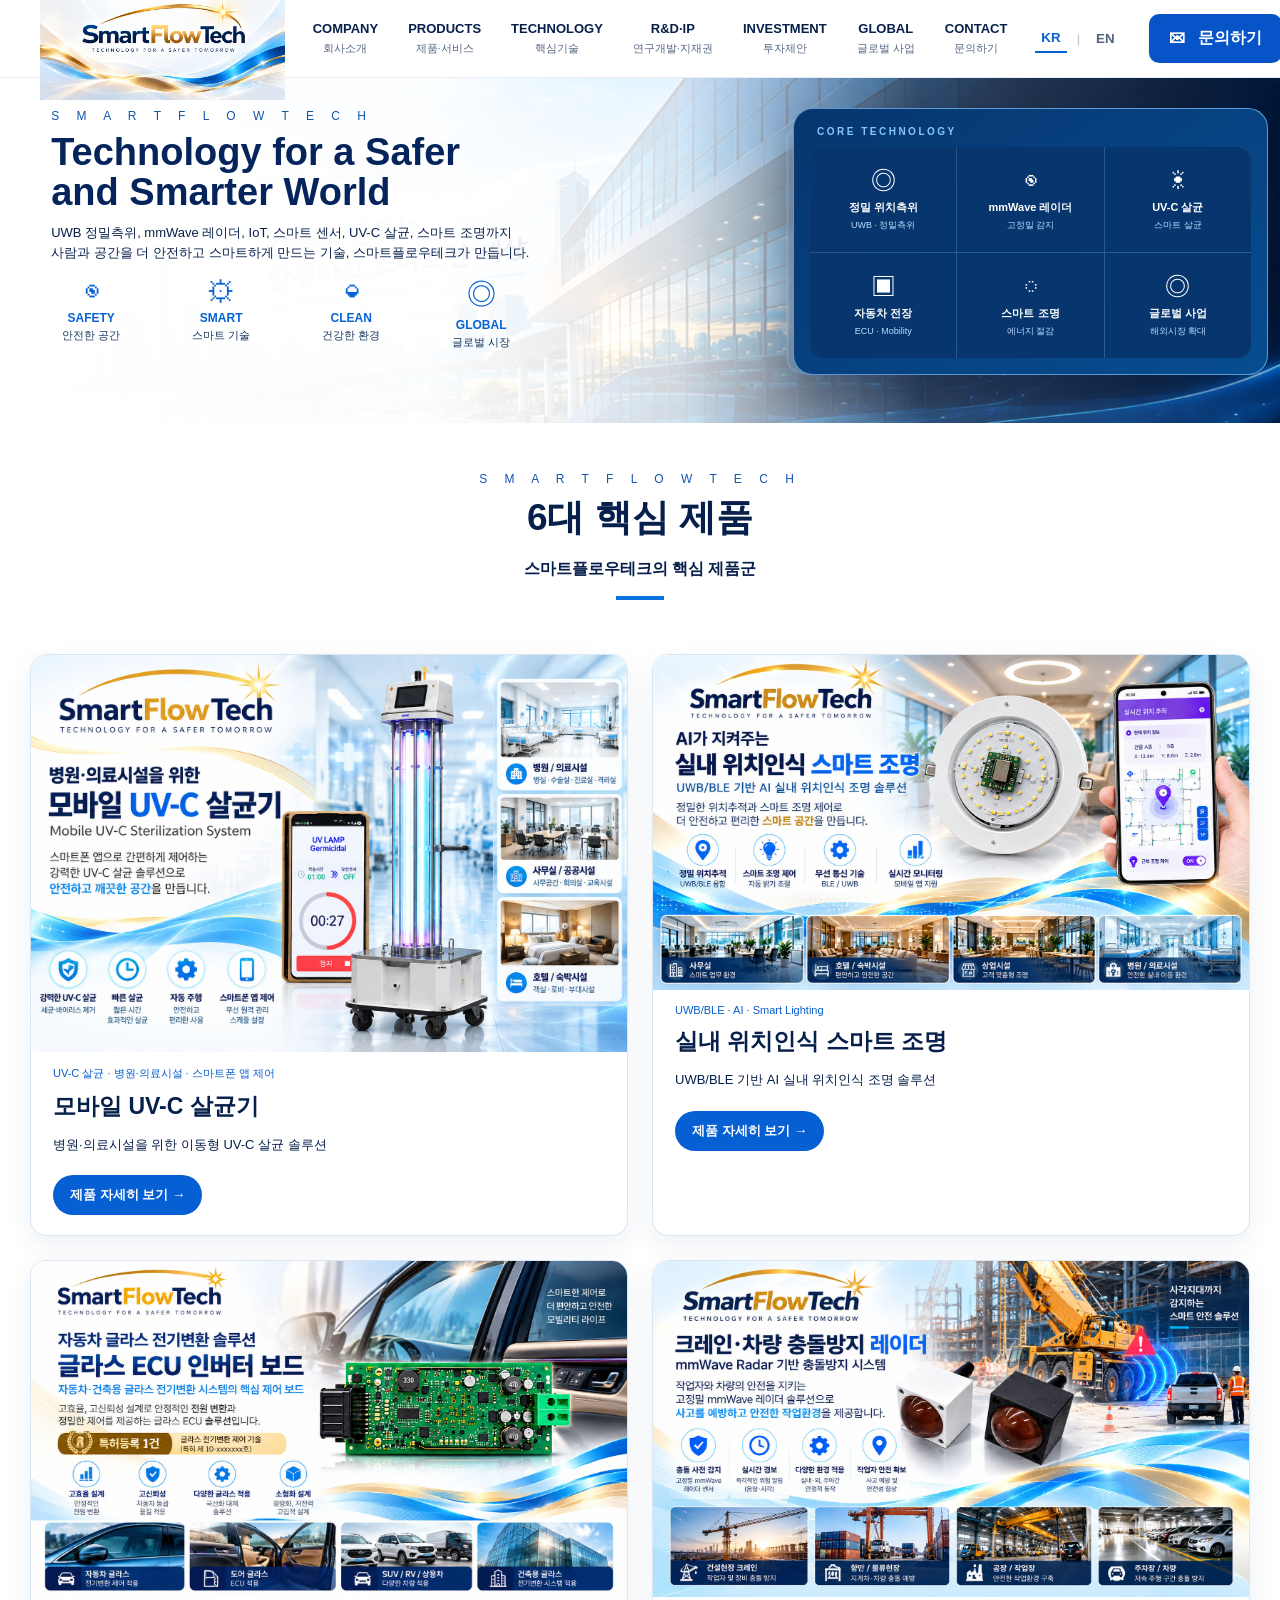
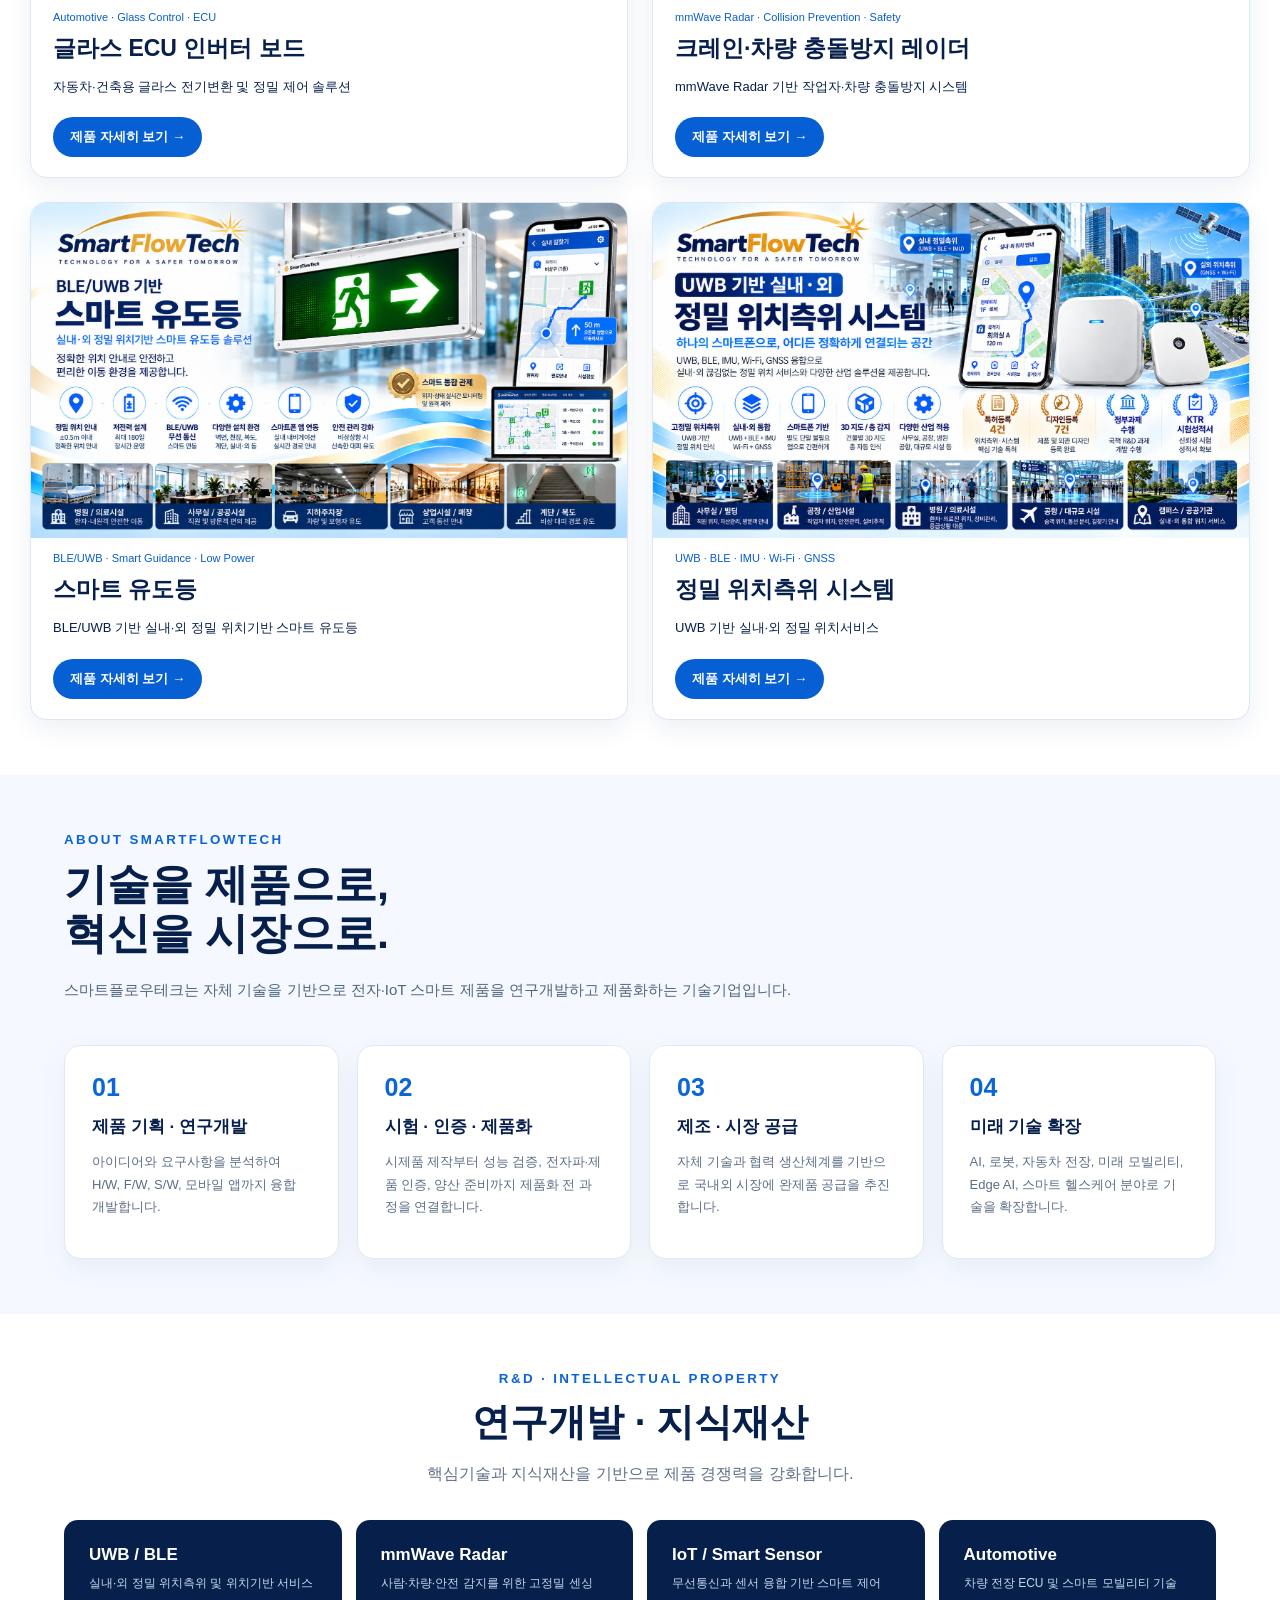
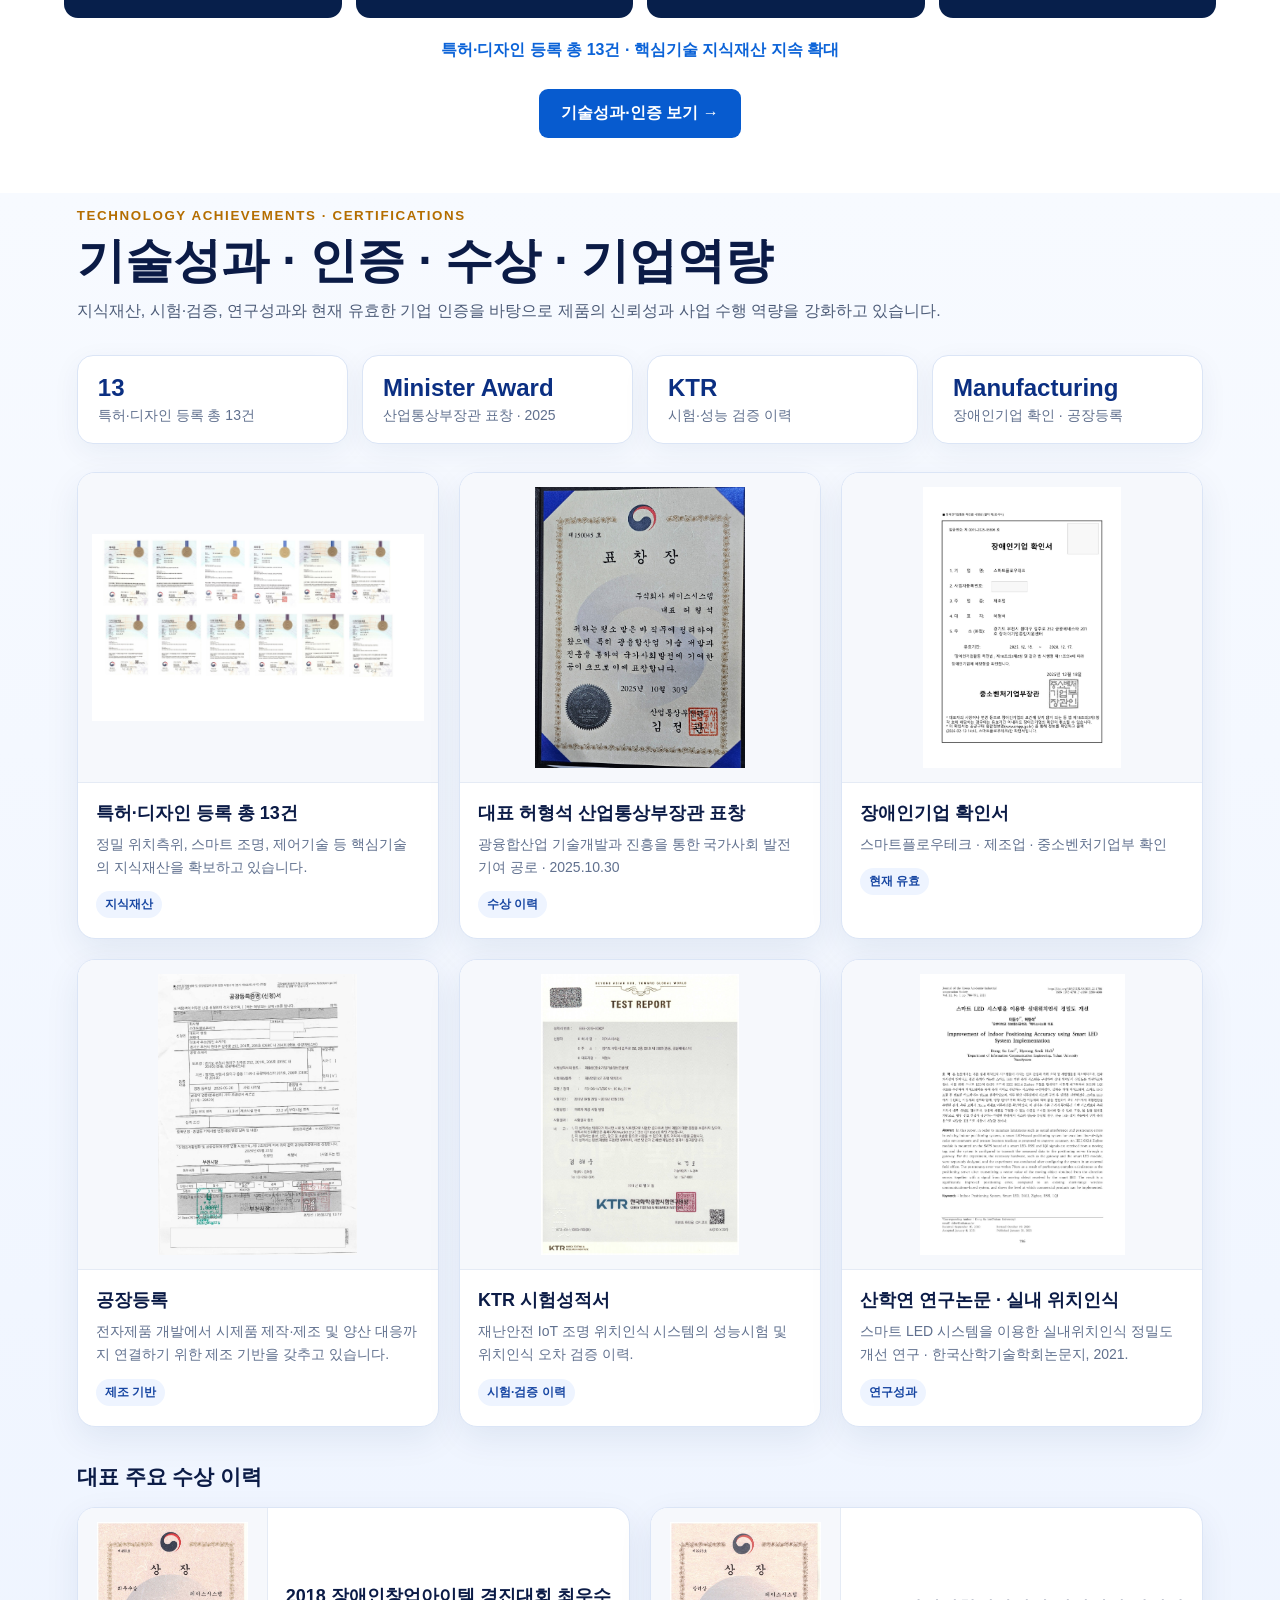
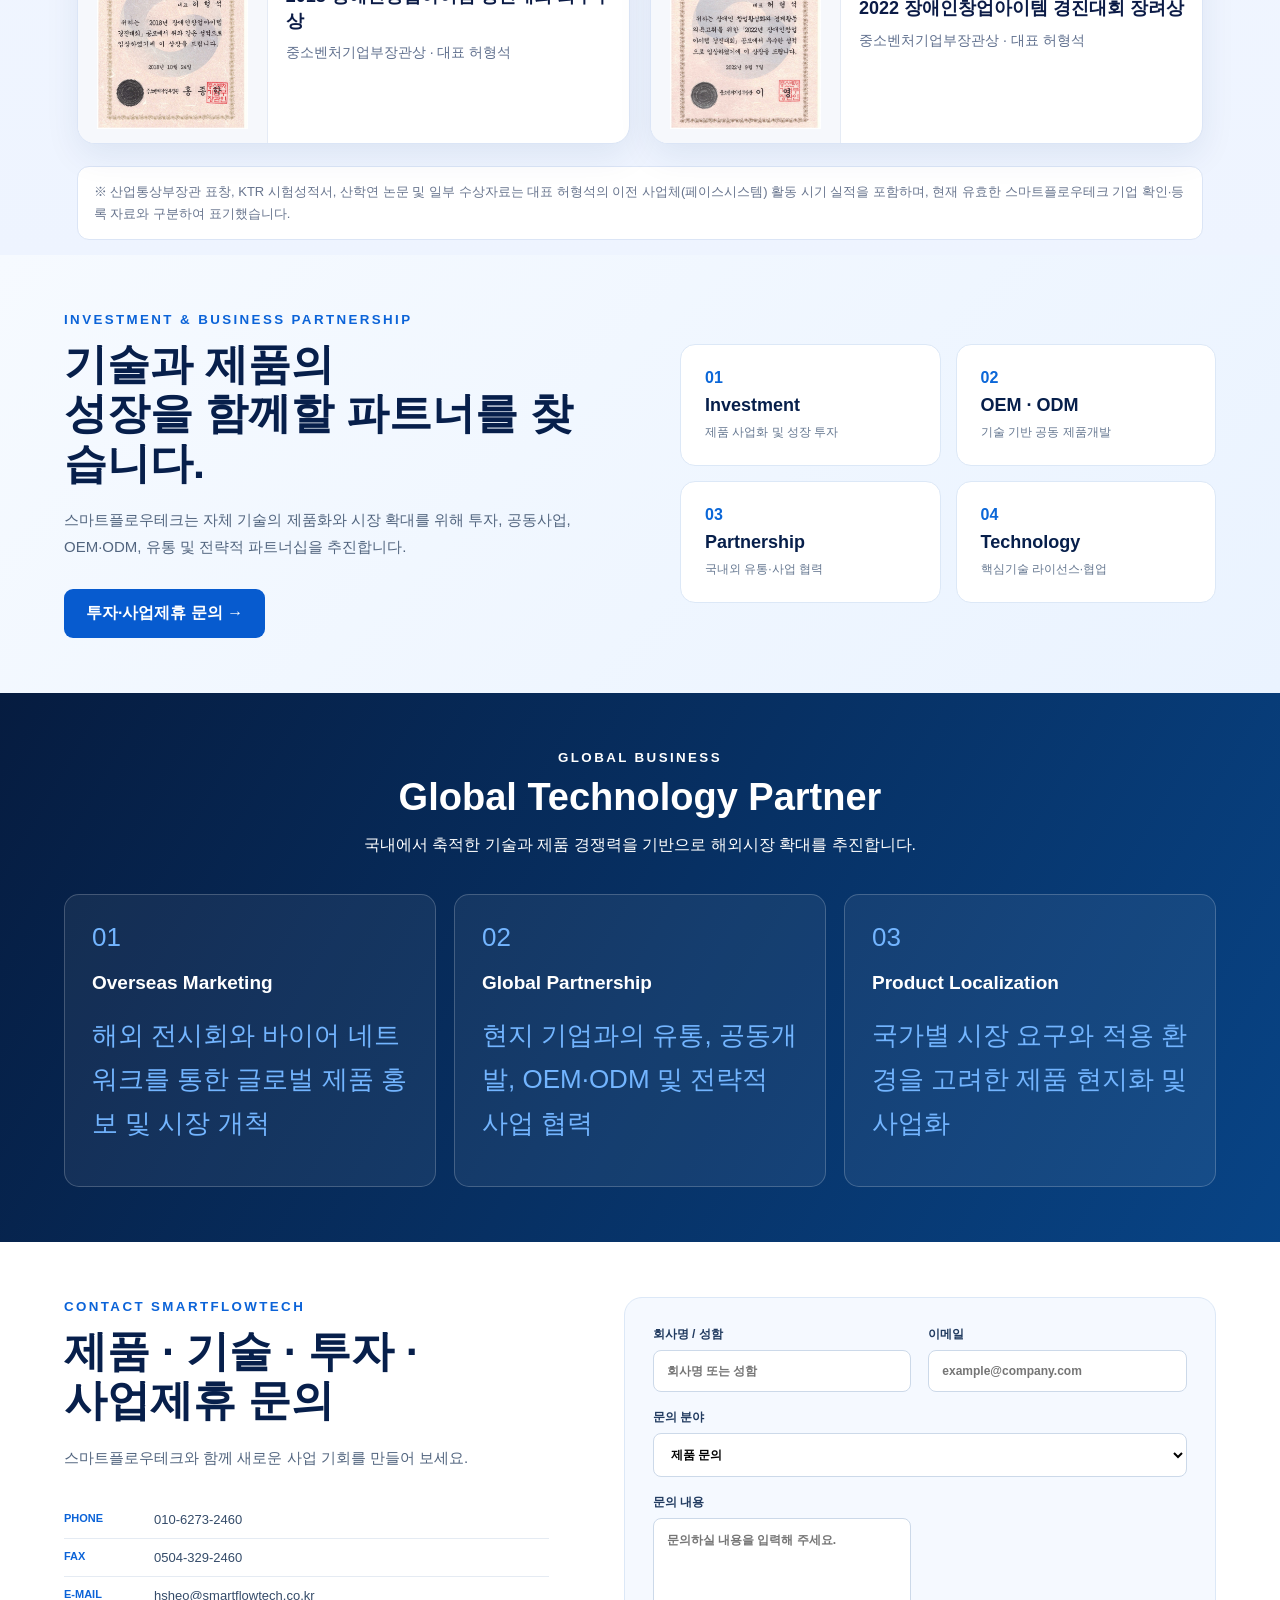
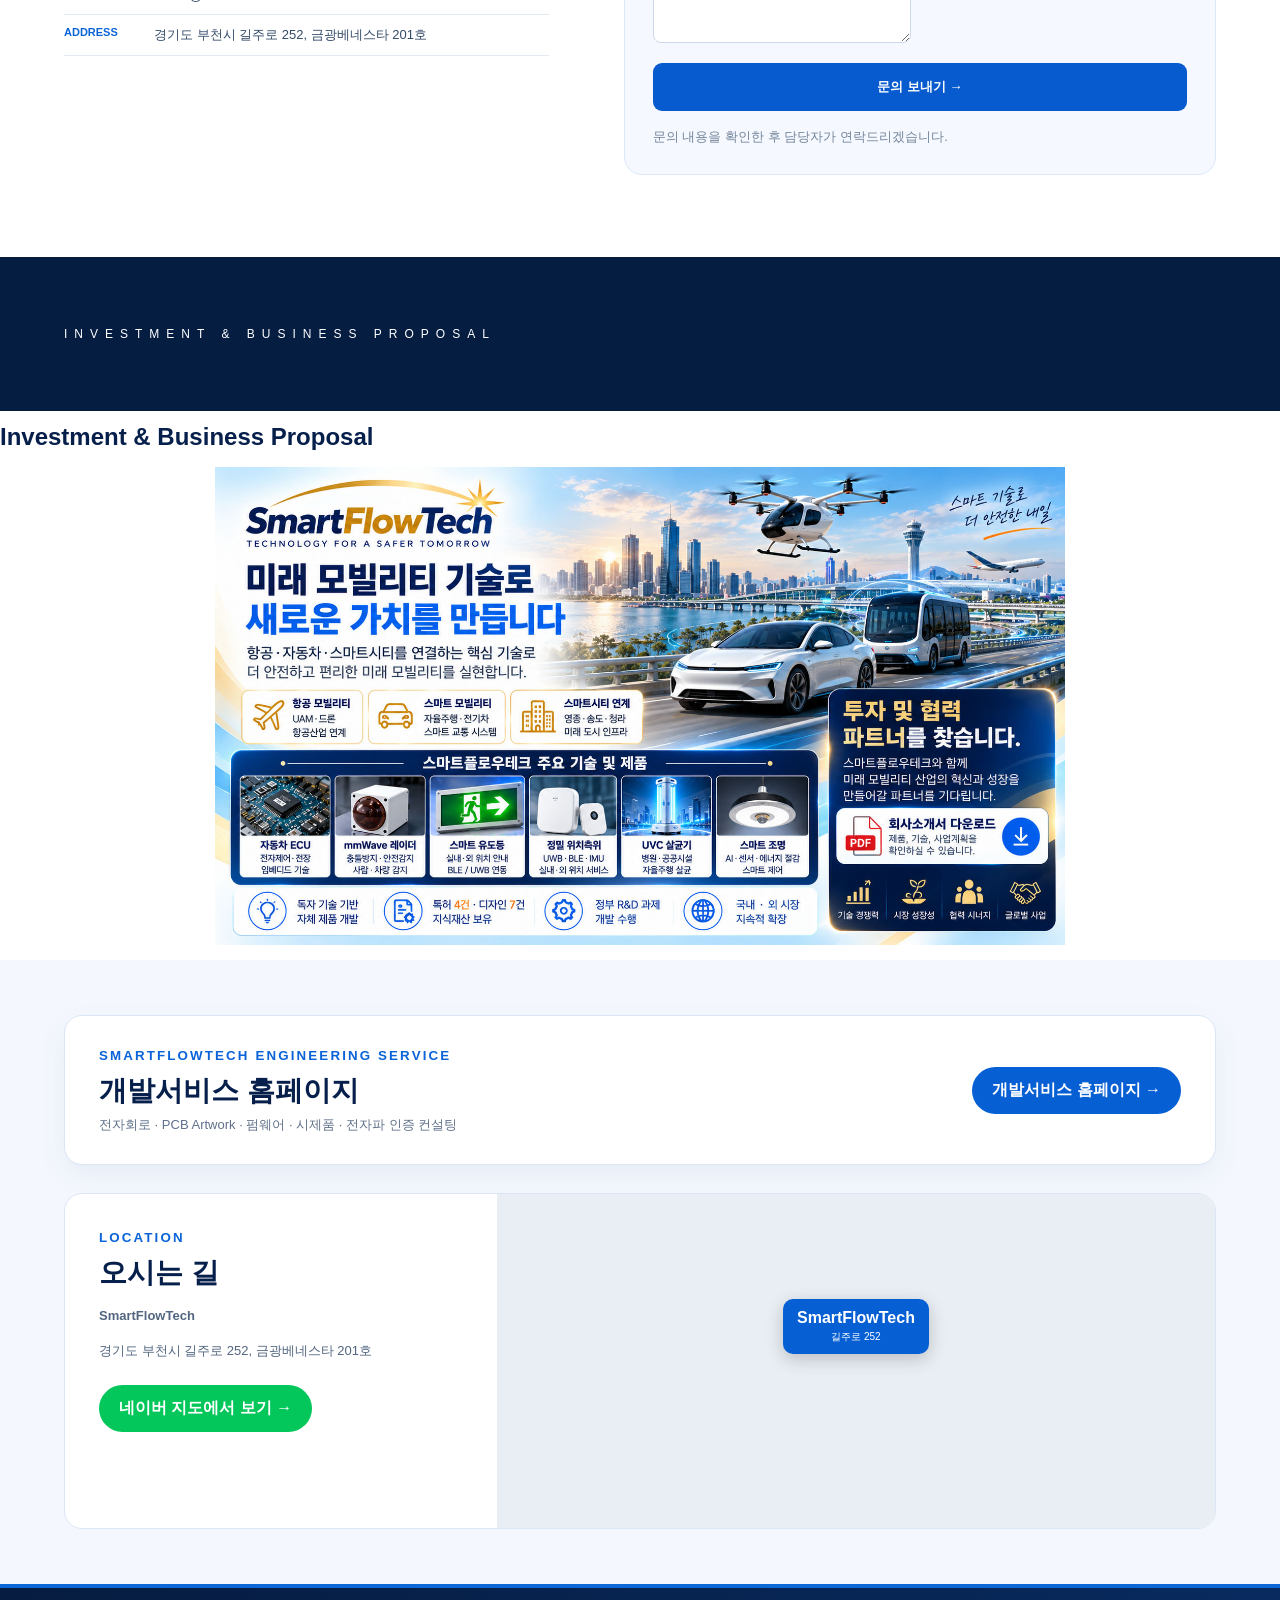
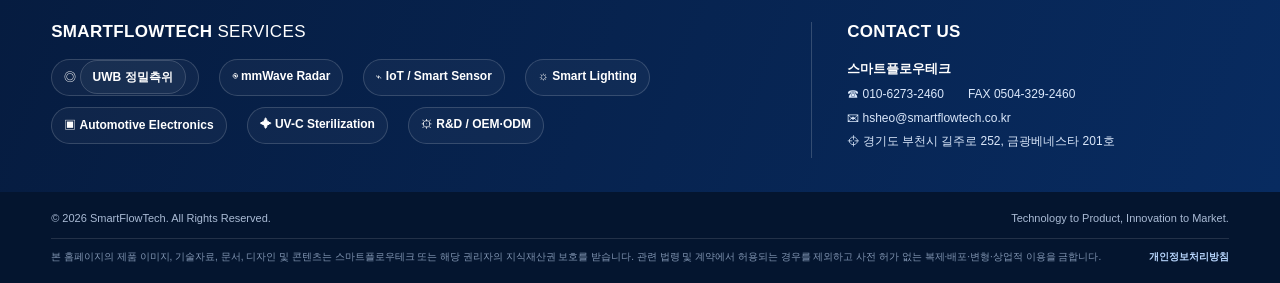
==== commit 982a9435: "Enhance achievements and certifications sections Added styles and content for achievements and certi" ====
--- a/index.html
+++ b/index.html
@@ -6,6 +6,172 @@
 <title>SmartFlowTech | Technology for a Safer and Smarter World</title>
 <meta name="description" content="UWB, mmWave Radar, IoT, Smart Sensor, UV-C, Smart Lighting, Automotive technology and products.">
 <link rel="stylesheet" href="style.css">
+
+<style>
+/* Technology achievements / certifications - 2026-10 update */
+.achievements-section{
+  padding:88px 6%;
+  background:linear-gradient(180deg,#f7faff 0%,#eef4ff 100%);
+  color:#0b1b46;
+}
+.achievements-section .achievement-head{
+  max-width:1180px;
+  margin:0 auto 30px;
+}
+.achievements-section .achievement-head small{
+  display:block;
+  color:#b46d00;
+  font-weight:800;
+  letter-spacing:.12em;
+  margin-bottom:10px;
+}
+.achievements-section .achievement-head h2{
+  margin:0 0 12px;
+  font-size:clamp(30px,4vw,48px);
+  line-height:1.16;
+}
+.achievements-section .achievement-head p{
+  margin:0;
+  max-width:880px;
+  color:#4d5c78;
+  line-height:1.75;
+}
+.achievement-stats{
+  max-width:1180px;
+  margin:0 auto 28px;
+  display:grid;
+  grid-template-columns:repeat(4,minmax(0,1fr));
+  gap:14px;
+}
+.achievement-stats div{
+  background:#fff;
+  border:1px solid #dbe5f6;
+  border-radius:16px;
+  padding:18px 20px;
+  box-shadow:0 8px 28px rgba(17,50,100,.06);
+}
+.achievement-stats strong{
+  display:block;
+  font-size:24px;
+  color:#0b2f82;
+  margin-bottom:5px;
+}
+.achievement-stats span{
+  display:block;
+  color:#60708e;
+  font-size:14px;
+}
+.achievement-grid{
+  max-width:1180px;
+  margin:0 auto;
+  display:grid;
+  grid-template-columns:repeat(3,minmax(0,1fr));
+  gap:20px;
+}
+.achievement-card{
+  margin:0;
+  background:#fff;
+  border:1px solid #dbe5f6;
+  border-radius:18px;
+  overflow:hidden;
+  box-shadow:0 12px 34px rgba(17,50,100,.08);
+  display:flex;
+  flex-direction:column;
+  min-width:0;
+}
+.achievement-card .doc-img{
+  height:310px;
+  background:#f6f8fc;
+  display:flex;
+  align-items:center;
+  justify-content:center;
+  padding:14px;
+  border-bottom:1px solid #e5ebf5;
+}
+.achievement-card .doc-img img{
+  width:100%;
+  height:100%;
+  object-fit:contain;
+  display:block;
+}
+.achievement-card figcaption{
+  padding:18px 18px 20px;
+}
+.achievement-card b{
+  display:block;
+  font-size:18px;
+  line-height:1.35;
+  margin-bottom:8px;
+  color:#0b1b46;
+}
+.achievement-card p{
+  margin:0;
+  font-size:14px;
+  line-height:1.65;
+  color:#60708e;
+}
+.achievement-card .tag{
+  display:inline-block;
+  margin-top:12px;
+  padding:5px 9px;
+  border-radius:999px;
+  background:#eef4ff;
+  color:#1746a2;
+  font-size:12px;
+  font-weight:700;
+}
+.achievement-subhead{
+  max-width:1180px;
+  margin:36px auto 16px;
+  font-size:21px;
+}
+.achievement-history{
+  max-width:1180px;
+  margin:0 auto;
+  display:grid;
+  grid-template-columns:repeat(2,minmax(0,1fr));
+  gap:20px;
+}
+.achievement-history .achievement-card{
+  display:grid;
+  grid-template-columns:190px 1fr;
+}
+.achievement-history .achievement-card .doc-img{
+  height:235px;
+  border-bottom:0;
+  border-right:1px solid #e5ebf5;
+}
+.achievement-history .achievement-card figcaption{
+  display:flex;
+  flex-direction:column;
+  justify-content:center;
+}
+.achievement-note{
+  max-width:1180px;
+  margin:22px auto 0;
+  padding:14px 16px;
+  border-radius:12px;
+  background:#fff;
+  border:1px solid #dbe5f6;
+  color:#68758e;
+  font-size:13px;
+  line-height:1.7;
+}
+@media (max-width:980px){
+  .achievement-stats{grid-template-columns:repeat(2,minmax(0,1fr));}
+  .achievement-grid{grid-template-columns:repeat(2,minmax(0,1fr));}
+  .achievement-history{grid-template-columns:1fr;}
+}
+@media (max-width:640px){
+  .achievements-section{padding:64px 20px;}
+  .achievement-stats,.achievement-grid{grid-template-columns:1fr;}
+  .achievement-card .doc-img{height:280px;}
+  .achievement-history .achievement-card{grid-template-columns:1fr;}
+  .achievement-history .achievement-card .doc-img{
+    height:280px;border-right:0;border-bottom:1px solid #e5ebf5;
+  }
+}
+</style>
 </head>
 <body>
 <header class="top">
@@ -134,8 +300,113 @@
    <div><strong>IoT / Smart Sensor</strong><span><span data-ko="무선통신과 센서 융합 기반 스마트 제어" data-en="Smart control based on wireless communications and sensor fusion">무선통신과 센서 융합 기반 스마트 제어</span></span></div>
    <div><strong>Automotive</strong><span><span data-ko="차량 전장 ECU 및 스마트 모빌리티 기술" data-en="Automotive ECU and smart mobility technologies">차량 전장 ECU 및 스마트 모빌리티 기술</span></span></div>
  </div>
- <div class="ip-note"><span data-ko="등록 특허 5건 · 등록 디자인 7건 · 지속적인 신규 지식재산 확보 추진" data-en="5 registered patents · 7 registered designs · Continued expansion of intellectual property">등록 특허 5건 · 등록 디자인 7건 · 지속적인 신규 지식재산 확보 추진</span></div>
-</section>
+ <div class="ip-note"><span data-ko="특허·디자인 등록 총 13건 · 핵심기술 지식재산 지속 확대" data-en="13 registered patents & designs · Continued expansion of core intellectual property">특허·디자인 등록 총 13건 · 핵심기술 지식재산 지속 확대</span></div>
+ <div style="text-align:center;margin-top:14px;"><a href="#certifications" class="section-btn"><span data-ko="기술성과·인증 보기 →" data-en="View Achievements & Certifications →">기술성과·인증 보기 →</span></a></div>
+</section>
+
+
+<section class="achievements-section" id="certifications">
+  <div class="achievement-head">
+    <small>TECHNOLOGY ACHIEVEMENTS · CERTIFICATIONS</small>
+    <h2><span data-ko="기술성과 · 인증 · 수상 · 기업역량" data-en="Technology Achievements · Certifications · Awards">기술성과 · 인증 · 수상 · 기업역량</span></h2>
+    <p>
+      <span data-ko="지식재산, 시험·검증, 연구성과와 현재 유효한 기업 인증을 바탕으로 제품의 신뢰성과 사업 수행 역량을 강화하고 있습니다."
+            data-en="We strengthen product reliability and business execution through intellectual property, testing, research achievements and current corporate certifications.">
+        지식재산, 시험·검증, 연구성과와 현재 유효한 기업 인증을 바탕으로 제품의 신뢰성과 사업 수행 역량을 강화하고 있습니다.
+      </span>
+    </p>
+  </div>
+
+  <div class="achievement-stats">
+    <div><strong>13</strong><span data-ko="특허·디자인 등록 총 13건" data-en="13 registered patents & designs">특허·디자인 등록 총 13건</span></div>
+    <div><strong>Minister Award</strong><span data-ko="산업통상부장관 표창 · 2025" data-en="Ministerial Commendation · 2025">산업통상부장관 표창 · 2025</span></div>
+    <div><strong>KTR</strong><span data-ko="시험·성능 검증 이력" data-en="Testing & performance verification">시험·성능 검증 이력</span></div>
+    <div><strong>Manufacturing</strong><span data-ko="장애인기업 확인 · 공장등록" data-en="Certified disabled-owned business · Factory registration">장애인기업 확인 · 공장등록</span></div>
+  </div>
+
+  <div class="achievement-grid">
+    <figure class="achievement-card">
+      <div class="doc-img"><img src="achievement-ip-13.jpg" alt="SmartFlowTech 특허 및 디자인 등록 대표 이미지" loading="lazy"></div>
+      <figcaption>
+        <b><span data-ko="특허·디자인 등록 총 13건" data-en="13 Registered Patents & Designs">특허·디자인 등록 총 13건</span></b>
+        <p><span data-ko="정밀 위치측위, 스마트 조명, 제어기술 등 핵심기술의 지식재산을 확보하고 있습니다." data-en="Intellectual property covering precision positioning, smart lighting and control technologies.">정밀 위치측위, 스마트 조명, 제어기술 등 핵심기술의 지식재산을 확보하고 있습니다.</span></p>
+        <span class="tag" data-ko="지식재산" data-en="Intellectual Property">지식재산</span>
+      </figcaption>
+    </figure>
+
+    <figure class="achievement-card">
+      <div class="doc-img"><img src="achievement-minister-award-2025.jpg" alt="대표 허형석 산업통상부장관 표창장" loading="lazy"></div>
+      <figcaption>
+        <b><span data-ko="대표 허형석 산업통상부장관 표창" data-en="Ministerial Commendation to CEO Hyeong Seok Huh">대표 허형석 산업통상부장관 표창</span></b>
+        <p><span data-ko="광융합산업 기술개발과 진흥을 통한 국가사회 발전 기여 공로 · 2025.10.30" data-en="Commendation for contributions to technology development and advancement of the photonics convergence industry · Oct. 30, 2025">광융합산업 기술개발과 진흥을 통한 국가사회 발전 기여 공로 · 2025.10.30</span></p>
+        <span class="tag" data-ko="수상 이력" data-en="Award">수상 이력</span>
+      </figcaption>
+    </figure>
+
+    <figure class="achievement-card">
+      <div class="doc-img"><img src="achievement-disabled-business.jpg" alt="스마트플로우테크 장애인기업 확인서" loading="lazy"></div>
+      <figcaption>
+        <b><span data-ko="장애인기업 확인서" data-en="Certified Disabled-Owned Business">장애인기업 확인서</span></b>
+        <p><span data-ko="스마트플로우테크 · 제조업 · 중소벤처기업부 확인" data-en="SmartFlowTech · Manufacturing · Certified by the Ministry of SMEs and Startups">스마트플로우테크 · 제조업 · 중소벤처기업부 확인</span></p>
+        <span class="tag" data-ko="현재 유효" data-en="Current">현재 유효</span>
+      </figcaption>
+    </figure>
+
+    <figure class="achievement-card">
+      <div class="doc-img"><img src="achievement-factory-registration.jpg" alt="스마트플로우테크 공장등록 증명 자료" loading="lazy"></div>
+      <figcaption>
+        <b><span data-ko="공장등록" data-en="Factory Registration">공장등록</span></b>
+        <p><span data-ko="전자제품 개발에서 시제품 제작·제조 및 양산 대응까지 연결하기 위한 제조 기반을 갖추고 있습니다." data-en="Manufacturing foundation supporting prototyping, production and mass-production transition.">전자제품 개발에서 시제품 제작·제조 및 양산 대응까지 연결하기 위한 제조 기반을 갖추고 있습니다.</span></p>
+        <span class="tag" data-ko="제조 기반" data-en="Manufacturing">제조 기반</span>
+      </figcaption>
+    </figure>
+
+    <figure class="achievement-card">
+      <div class="doc-img"><img src="achievement-ktr-2019.jpg" alt="KTR 시험성적서 대표 이미지" loading="lazy"></div>
+      <figcaption>
+        <b><span data-ko="KTR 시험성적서" data-en="KTR Test Report">KTR 시험성적서</span></b>
+        <p><span data-ko="재난안전 IoT 조명 위치인식 시스템의 성능시험 및 위치인식 오차 검증 이력." data-en="Performance testing and positioning error verification for a disaster-safety IoT lighting positioning system.">재난안전 IoT 조명 위치인식 시스템의 성능시험 및 위치인식 오차 검증 이력.</span></p>
+        <span class="tag" data-ko="시험·검증 이력" data-en="Testing History">시험·검증 이력</span>
+      </figcaption>
+    </figure>
+
+    <figure class="achievement-card">
+      <div class="doc-img"><img src="achievement-paper-2021.jpg" alt="스마트 LED 실내위치인식 산학연 논문 대표 이미지" loading="lazy"></div>
+      <figcaption>
+        <b><span data-ko="산학연 연구논문 · 실내 위치인식" data-en="Industry-Academic Research · Indoor Positioning">산학연 연구논문 · 실내 위치인식</span></b>
+        <p><span data-ko="스마트 LED 시스템을 이용한 실내위치인식 정밀도 개선 연구 · 한국산학기술학회논문지, 2021." data-en="Research on improving indoor positioning accuracy using a smart LED system · Journal of the Korea Academia-Industrial Cooperation Society, 2021.">스마트 LED 시스템을 이용한 실내위치인식 정밀도 개선 연구 · 한국산학기술학회논문지, 2021.</span></p>
+        <span class="tag" data-ko="연구성과" data-en="Research">연구성과</span>
+      </figcaption>
+    </figure>
+  </div>
+
+  <h3 class="achievement-subhead"><span data-ko="대표 주요 수상 이력" data-en="Selected Award History">대표 주요 수상 이력</span></h3>
+  <div class="achievement-history">
+    <figure class="achievement-card">
+      <div class="doc-img"><img src="achievement-award-2018.jpg" alt="2018 장애인창업아이템 경진대회 최우수상" loading="lazy"></div>
+      <figcaption>
+        <b><span data-ko="2018 장애인창업아이템 경진대회 최우수상" data-en="2018 Startup Item Competition · Grand Prize">2018 장애인창업아이템 경진대회 최우수상</span></b>
+        <p><span data-ko="중소벤처기업부장관상 · 대표 허형석" data-en="Awarded by the Minister of SMEs and Startups · Hyeong Seok Huh">중소벤처기업부장관상 · 대표 허형석</span></p>
+      </figcaption>
+    </figure>
+
+    <figure class="achievement-card">
+      <div class="doc-img"><img src="achievement-award-2022.jpg" alt="2022 장애인창업아이템 경진대회 장려상" loading="lazy"></div>
+      <figcaption>
+        <b><span data-ko="2022 장애인창업아이템 경진대회 장려상" data-en="2022 Startup Item Competition · Encouragement Award">2022 장애인창업아이템 경진대회 장려상</span></b>
+        <p><span data-ko="중소벤처기업부장관상 · 대표 허형석" data-en="Awarded by the Minister of SMEs and Startups · Hyeong Seok Huh">중소벤처기업부장관상 · 대표 허형석</span></p>
+      </figcaption>
+    </figure>
+  </div>
+
+  <div class="achievement-note">
+    <span data-ko="※ 산업통상부장관 표창, KTR 시험성적서, 산학연 논문 및 일부 수상자료는 대표 허형석의 이전 사업체(페이스시스템) 활동 시기 실적을 포함하며, 현재 유효한 스마트플로우테크 기업 확인·등록 자료와 구분하여 표기했습니다."
+          data-en="※ The ministerial commendation, KTR test report, research paper and some awards include achievements from CEO Hyeong Seok Huh's previous business activities (FaceSystem). Current SmartFlowTech certifications and registrations are shown separately.">
+      ※ 산업통상부장관 표창, KTR 시험성적서, 산학연 논문 및 일부 수상자료는 대표 허형석의 이전 사업체(페이스시스템) 활동 시기 실적을 포함하며, 현재 유효한 스마트플로우테크 기업 확인·등록 자료와 구분하여 표기했습니다.
+    </span>
+  </div>
+</section>
+
 
 <section class="investment-section" id="investment">
  <div class="investment-copy">
@@ -221,20 +492,6 @@
  </form>
 </section>
   
-<section id="certifications" class="section soft">
-  <div class="wrap">
-    <p class="eyebrow dark">CERTIFICATIONS & TECHNOLOGY</p>
-    <h2>Certifications & Technology</h2>
-
-    <div class="portfolio">
-      <figure>
-        <img src="CERTIFICATIONS_TECHNOLOGY.jpg"
-             alt="SmartFlowTech Certifications & Technology"
-             loading="lazy">
-      </figure>
-    </div>
-  </div>
-</section>
 
 <section id="investment-proposal" class="section">
   <div class="wrap">
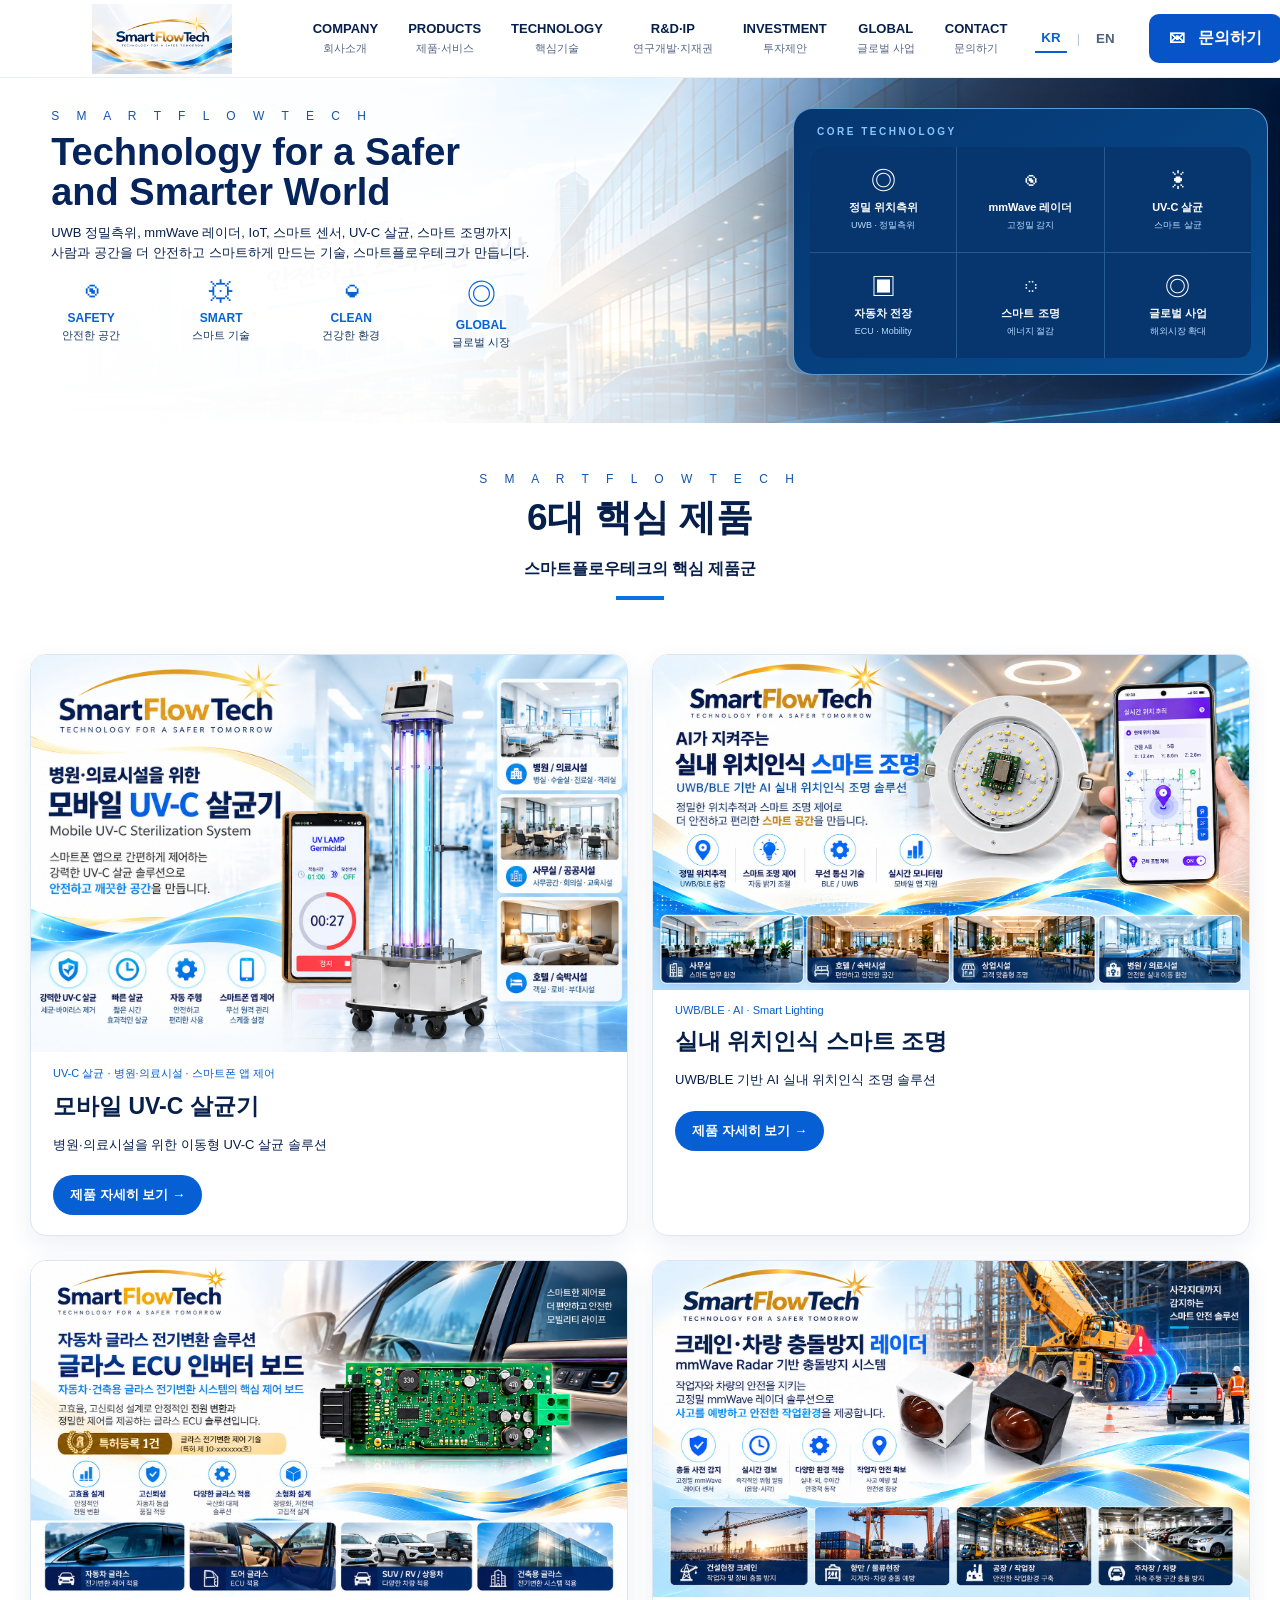
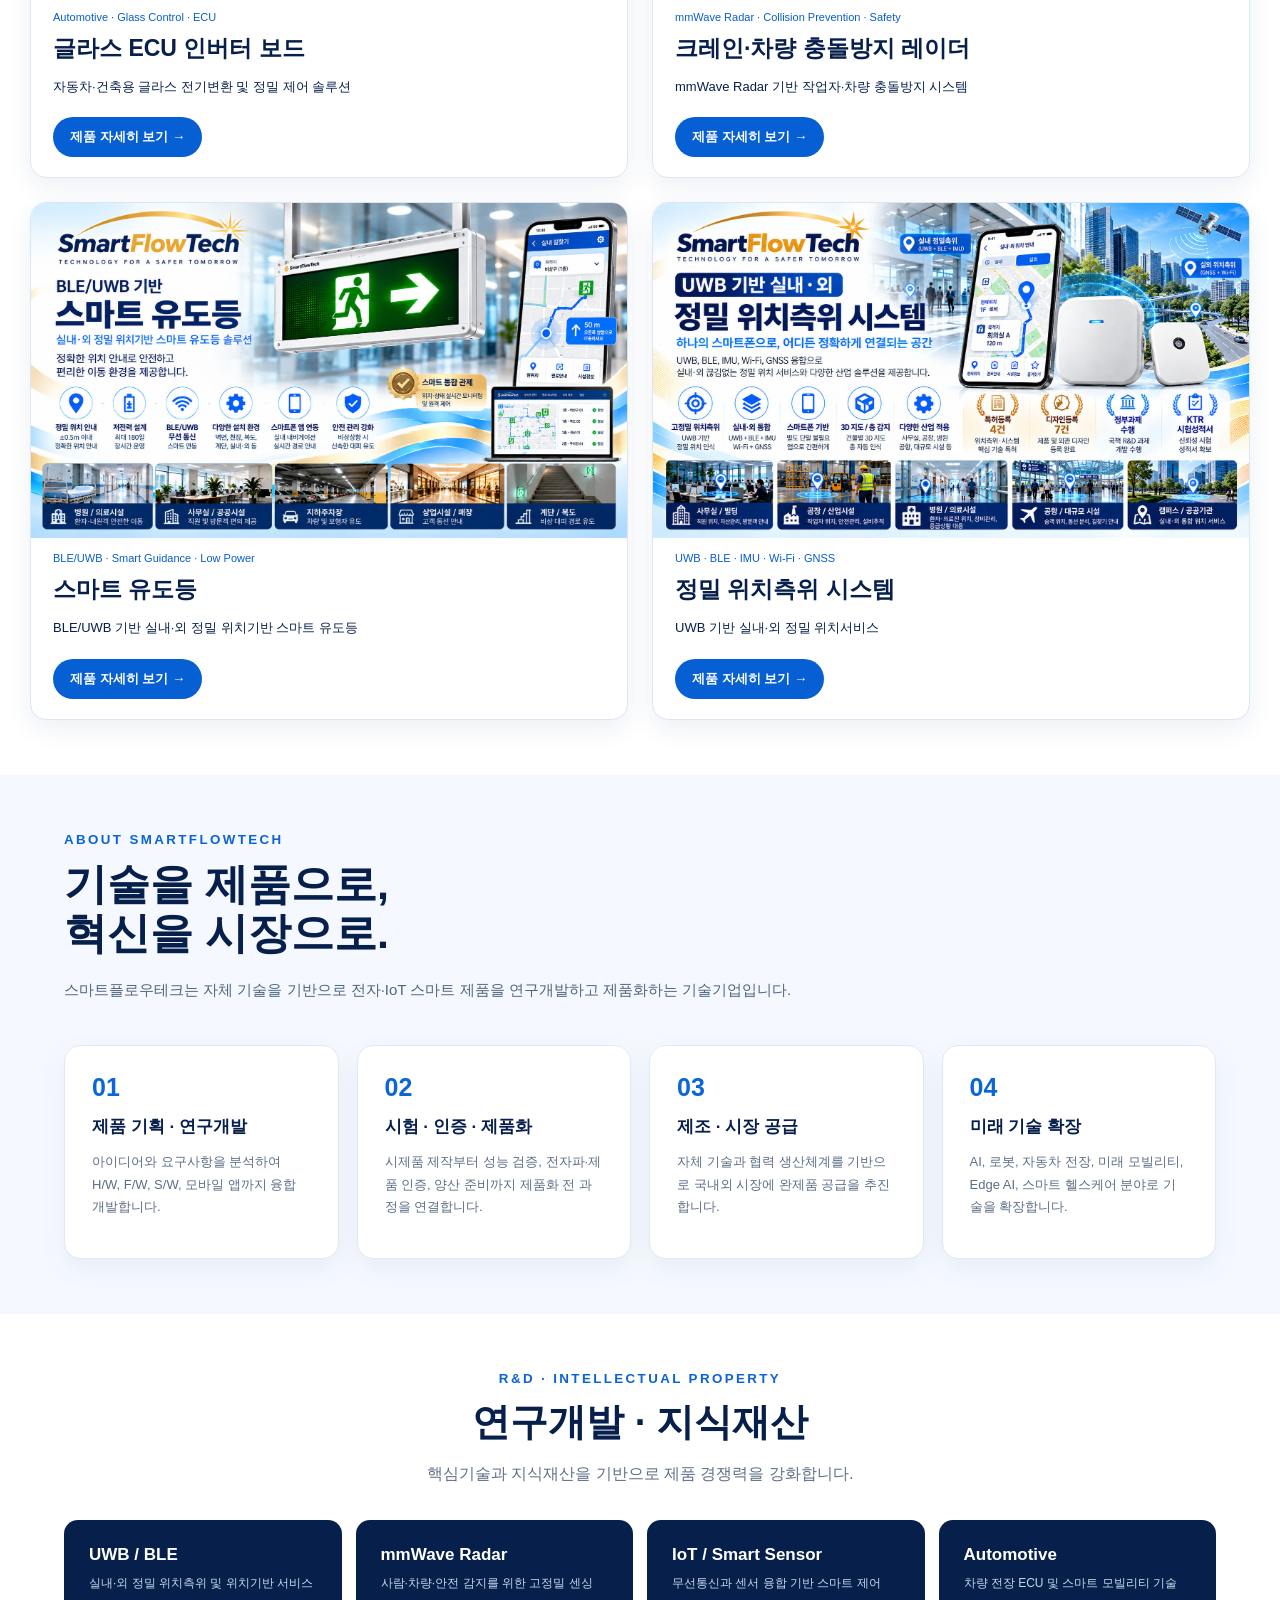
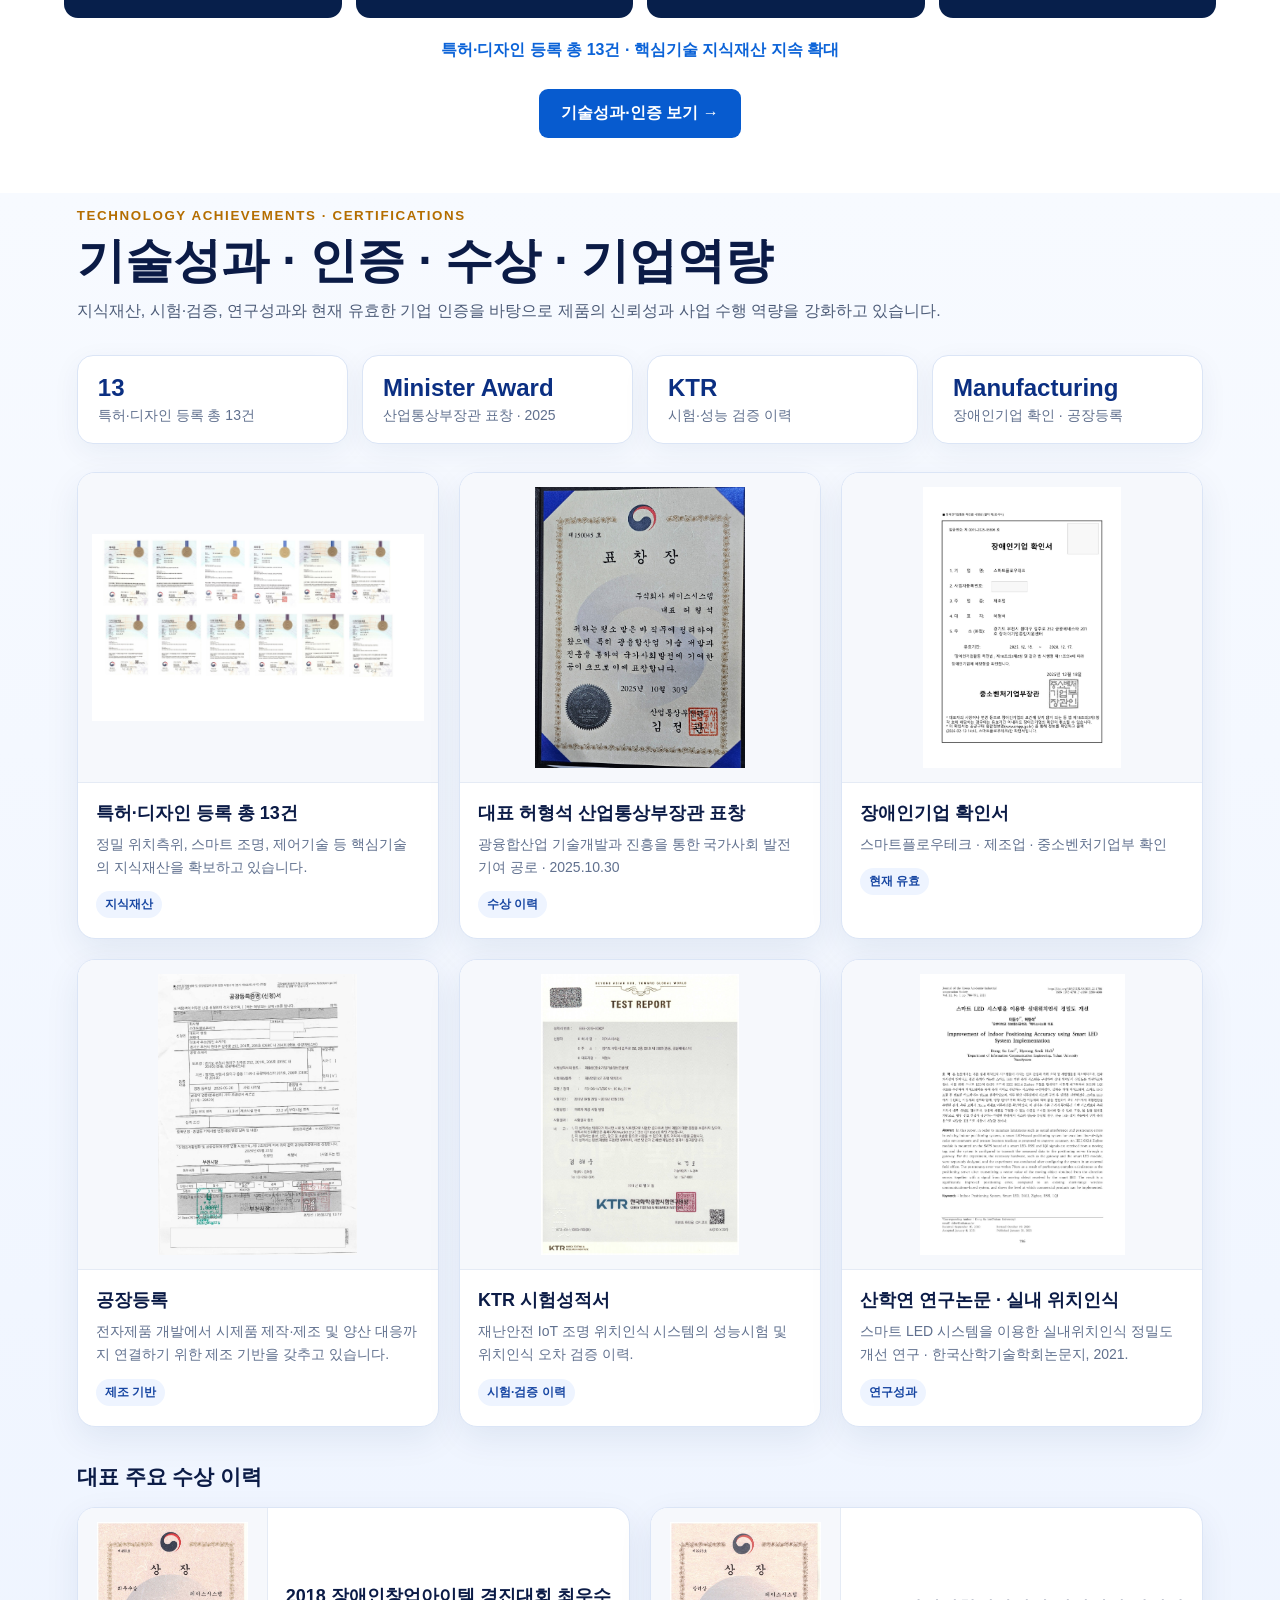
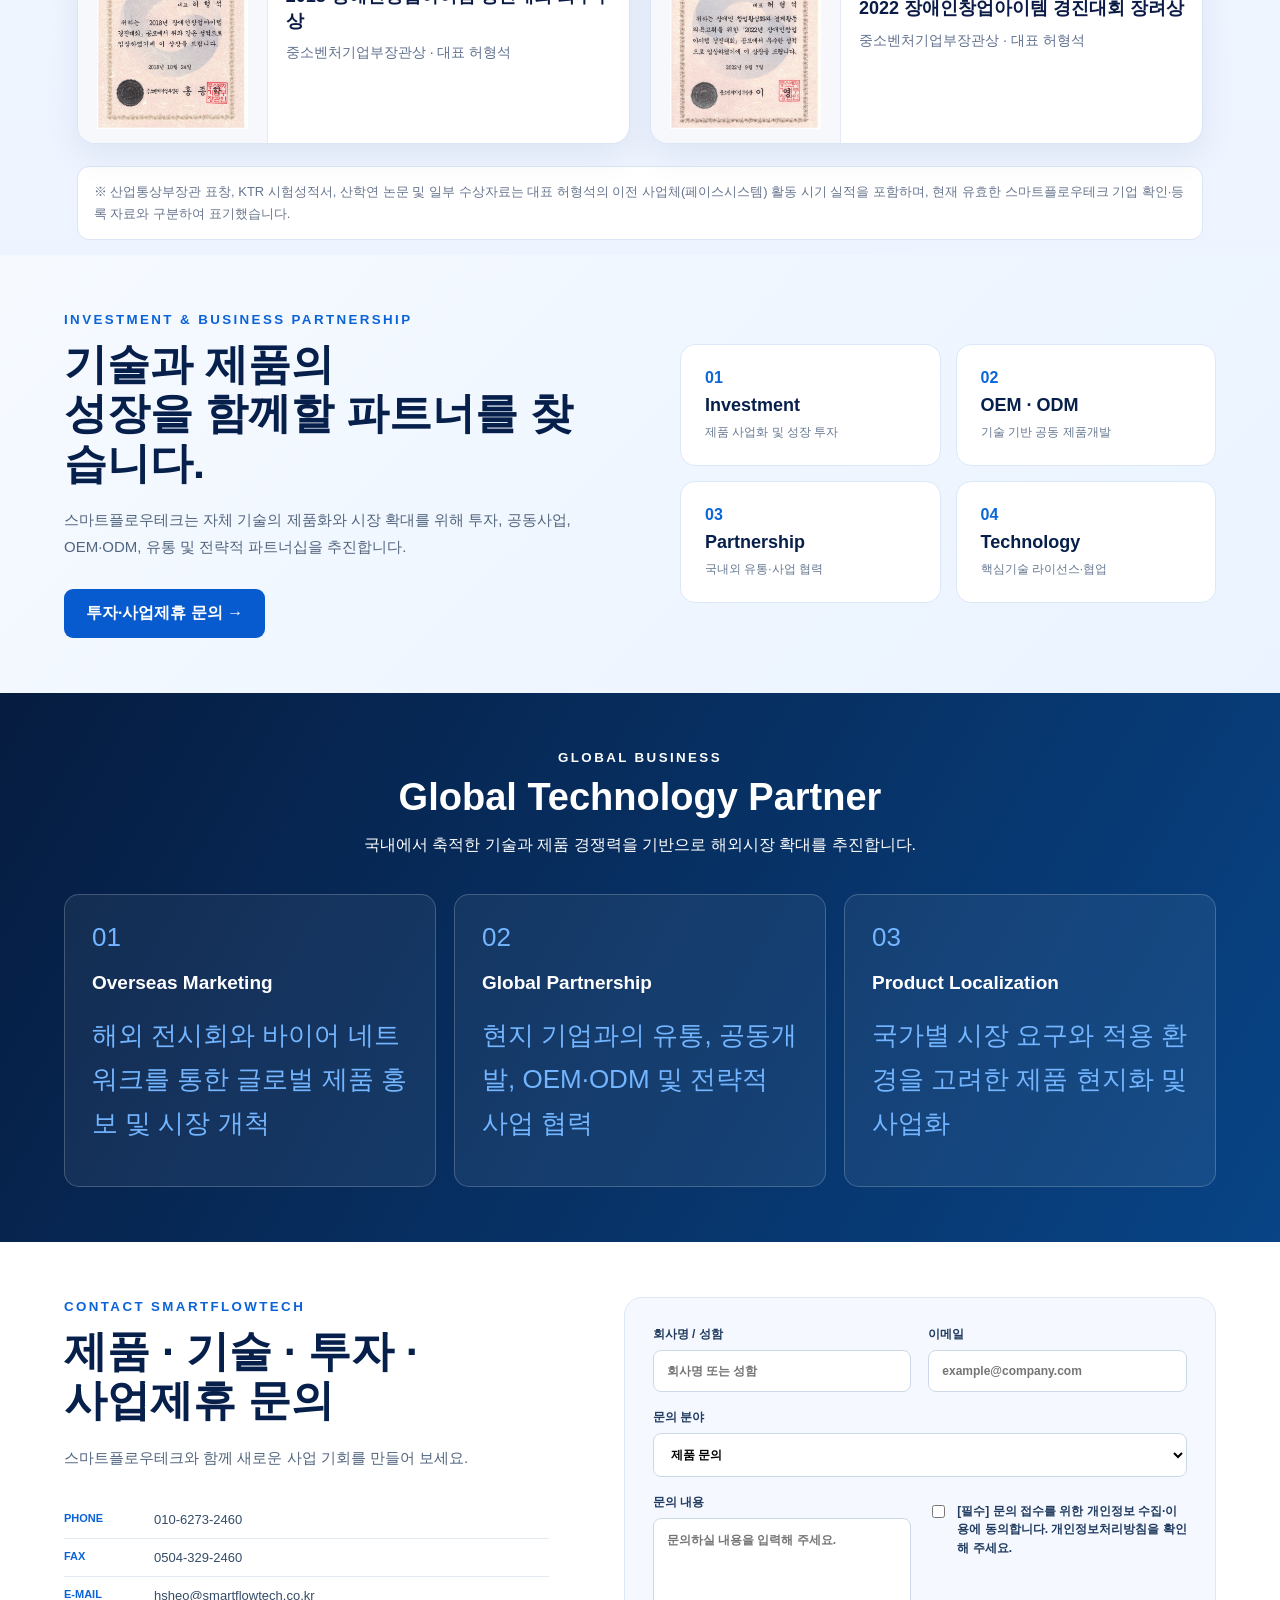
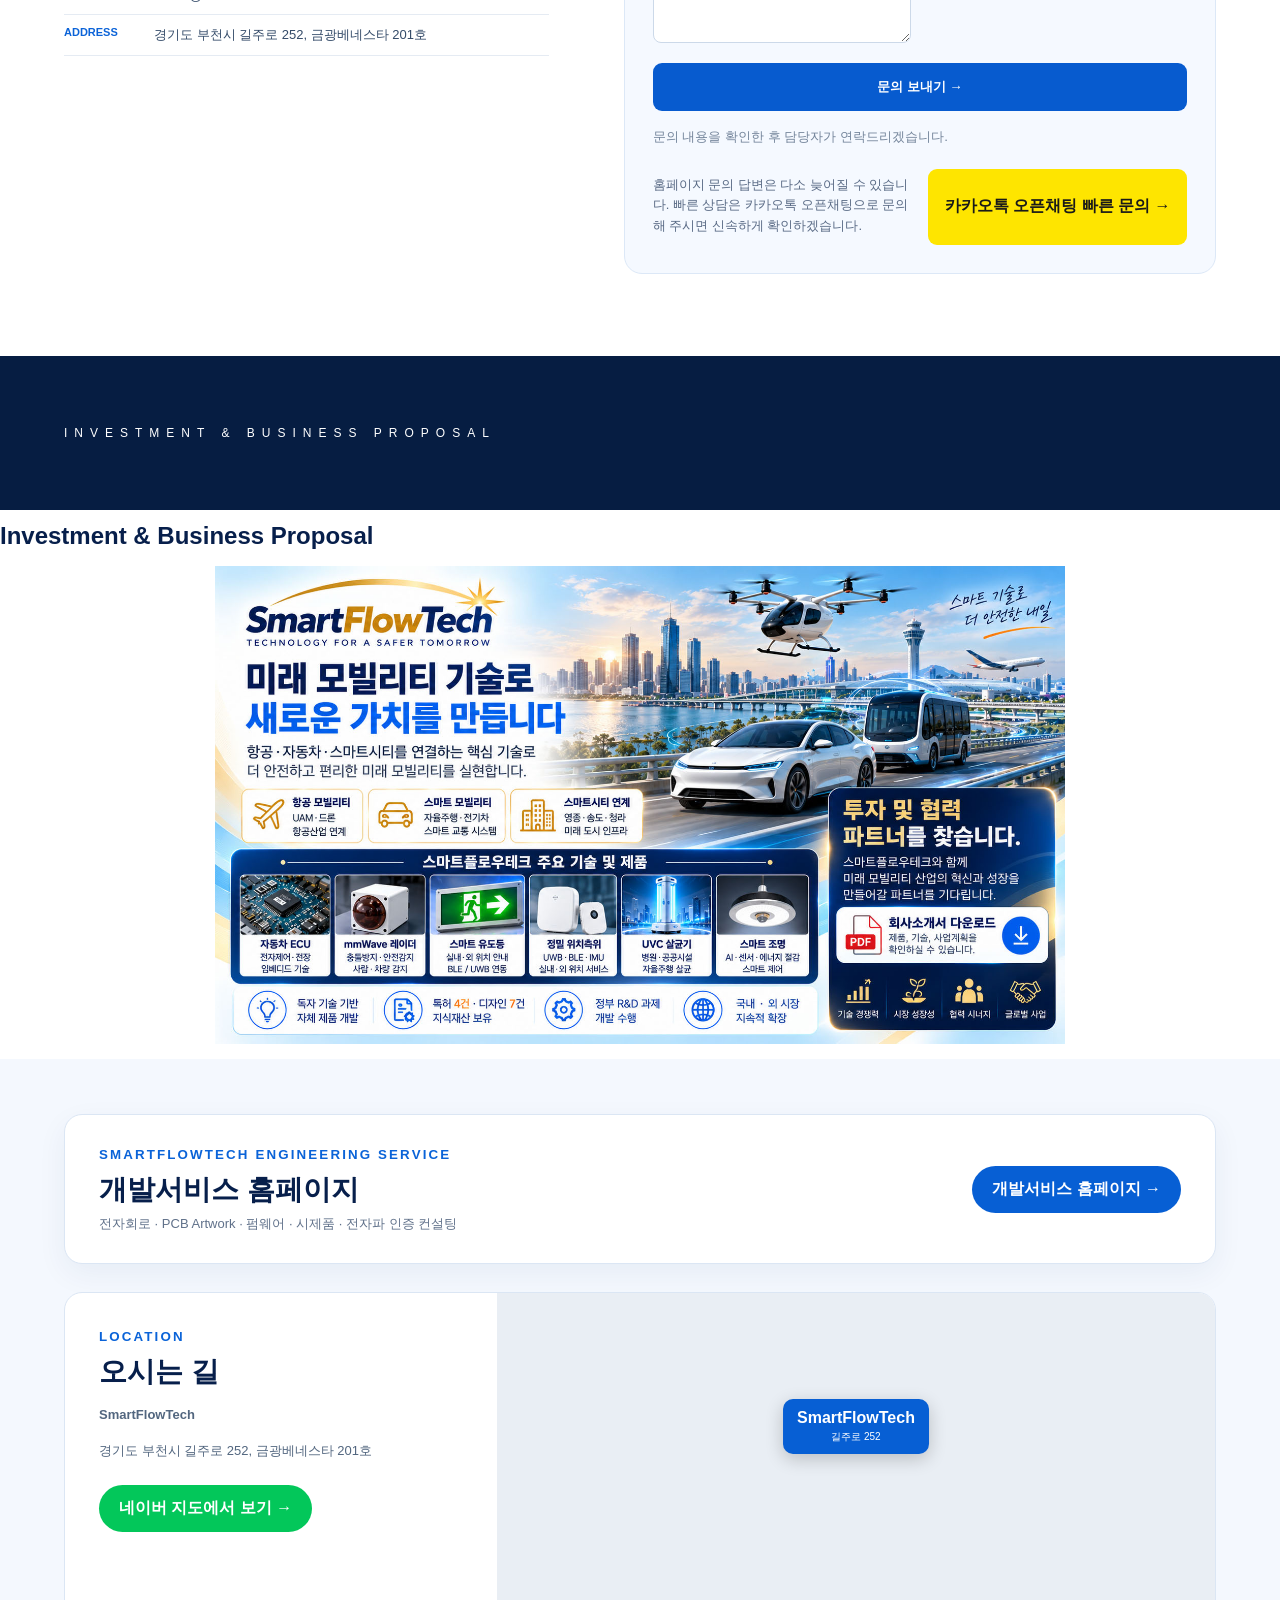
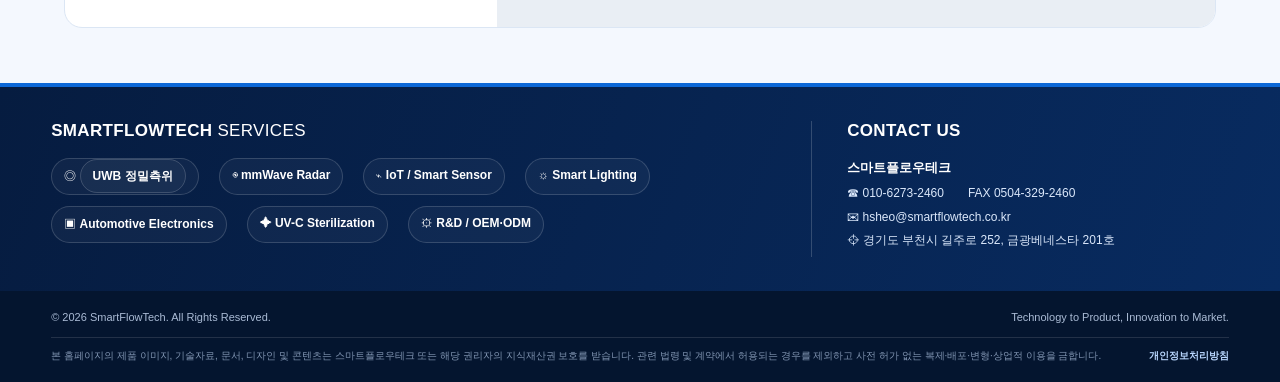
==== commit e7fa266a: "Enhance index.html with translations and layout updates Added Korean translations for meta tags and " ====
--- a/index.html
+++ b/index.html
@@ -4,7 +4,15 @@
 <meta charset="utf-8">
 <meta name="viewport" content="width=device-width,initial-scale=1">
 <title>SmartFlowTech | Technology for a Safer and Smarter World</title>
-<meta name="description" content="UWB, mmWave Radar, IoT, Smart Sensor, UV-C, Smart Lighting, Automotive technology and products.">
+<meta name="description" content="스마트플로우테크는 UWB 정밀측위, mmWave Radar, IoT·스마트센서, UV-C 살균, 스마트조명, 자동차 전장 기술과 제품을 연구개발합니다.">
+<meta name="robots" content="index, follow, max-image-preview:large">
+<link rel="canonical" href="https://smartflow-design.kr/">
+<meta property="og:type" content="website">
+<meta property="og:title" content="SmartFlowTech | Technology for a Safer and Smarter World">
+<meta property="og:description" content="UWB 정밀측위, mmWave Radar, IoT, UV-C, 스마트조명, 자동차 전장 기술기업 SmartFlowTech">
+<meta property="og:url" content="https://smartflow-design.kr/">
+<meta property="og:image" content="https://smartflow-design.kr/smartflowtech_logo_new.png">
+<link rel="icon" href="smartflowtech_logo_new.png">
 <link rel="stylesheet" href="style.css">
 
 <style>
@@ -171,6 +179,39 @@
     height:280px;border-right:0;border-bottom:1px solid #e5ebf5;
   }
 }
+
+/* Header/logo alignment + usability refinements - V3.1 */
+.top{align-items:center;}
+.top .logo{
+  display:flex;align-items:center;justify-content:center;
+  height:78px;overflow:hidden;flex:0 0 auto;padding:0;margin:0;
+}
+.top .logo img{
+  display:block;width:190px;height:70px;
+  object-fit:contain;object-position:center;margin:0;
+}
+section[id]{scroll-margin-top:92px;}
+.privacy-consent{
+  display:flex!important;gap:9px;align-items:flex-start;margin-top:8px;
+  font-size:13px;line-height:1.55;color:#55627a;
+}
+.privacy-consent input{width:auto!important;margin-top:3px;flex:0 0 auto;}
+.privacy-consent a{color:#0b55cc;text-decoration:underline;}
+.quick-contact-note{margin:12px 0 8px;font-size:13px;line-height:1.6;color:#596a85;}
+.kakao-quick-link{
+  display:inline-flex;align-items:center;justify-content:center;
+  margin-top:6px;padding:10px 14px;border-radius:9px;
+  background:#fee500;color:#191919!important;font-weight:800;text-decoration:none!important;
+}
+@media (max-width:1200px){
+  .top .logo{height:72px;}
+  .top .logo img{width:172px;height:64px;}
+}
+@media (max-width:760px){
+  .top .logo{height:64px;}
+  .top .logo img{width:150px;height:56px;}
+}
+
 </style>
 </head>
 <body>
@@ -197,17 +238,17 @@
    <h1>Technology for a Safer<br>and Smarter World</h1>
    <p><span data-ko="UWB 정밀측위, mmWave 레이더, IoT, 스마트 센서, UV-C 살균, 스마트 조명까지&lt;br&gt;사람과 공간을 더 안전하고 스마트하게 만드는 기술, 스마트플로우테크가 만듭니다." data-en="From UWB positioning and mmWave radar to IoT, smart sensors, UV-C sterilization and smart lighting.&lt;br&gt;SmartFlowTech creates technology for safer, smarter spaces.">UWB 정밀측위, mmWave 레이더, IoT, 스마트 센서, UV-C 살균, 스마트 조명까지<br>사람과 공간을 더 안전하고 스마트하게 만드는 기술, 스마트플로우테크가 만듭니다.</span></p>
    <div class="values">
-     <div>◉<b>SAFETY</b><span>안전한 공간</span></div>
-     <div>⚙<b>SMART</b><span>스마트 기술</span></div>
-     <div>◒<b>CLEAN</b><span>건강한 환경</span></div>
-     <div>◎<b>GLOBAL</b><span>글로벌 시장</span></div>
+     <div>◉<b>SAFETY</b><span data-ko="안전한 공간" data-en="Safer Spaces">안전한 공간</span></div>
+     <div>⚙<b>SMART</b><span data-ko="스마트 기술" data-en="Smart Technology">스마트 기술</span></div>
+     <div>◒<b>CLEAN</b><span data-ko="건강한 환경" data-en="Healthy Environment">건강한 환경</span></div>
+     <div>◎<b>GLOBAL</b><span data-ko="글로벌 시장" data-en="Global Market">글로벌 시장</span></div>
    </div>
  </div>
 
  <div class="hero-tech-showcase" id="technology">
    <div class="hero-tech-title"><span data-ko="CORE TECHNOLOGY" data-en="CORE TECHNOLOGY">CORE TECHNOLOGY</span></div>
    <div class="hero-tech-grid">
-     <div class="ht"><i>◎</i><b data-ko="정밀 위치측위" data-en="Precision Positioning">정밀 위치측위</b><span data-ko="UWB · 정밀측위" data-en="UWB · 정밀측위">UWB · 정밀측위</span></div>
+     <div class="ht"><i>◎</i><b data-ko="정밀 위치측위" data-en="Precision Positioning">정밀 위치측위</b><span data-ko="UWB · 정밀측위" data-en="UWB · Precision Positioning">UWB · 정밀측위</span></div>
      <div class="ht"><i>◉</i><b data-ko="mmWave 레이더" data-en="mmWave Radar">mmWave 레이더</b><span data-ko="고정밀 감지" data-en="Precision Sensing">고정밀 감지</span></div>
      <div class="ht"><i>☀</i><b data-ko="UV-C 살균" data-en="UV-C Sterilization">UV-C 살균</b><span data-ko="스마트 살균" data-en="Smart Sterilization">스마트 살균</span></div>
      <div class="ht"><i>▣</i><b data-ko="자동차 전장" data-en="Automotive Electronics">자동차 전장</b><span data-ko="ECU · Mobility" data-en="ECU · Mobility">ECU · Mobility</span></div>
@@ -477,6 +518,11 @@
 </label>
    
 
+   <label class="privacy-consent">
+     <input type="checkbox" name="privacy_agree" value="동의" required>
+     <span data-ko="[필수] 문의 접수를 위한 개인정보 수집·이용에 동의합니다. 개인정보처리방침을 확인해 주세요." data-en="[Required] I agree to the collection and use of personal information for this inquiry. Please review the Privacy Policy.">[필수] 문의 접수를 위한 개인정보 수집·이용에 동의합니다. <a href="privacy.html" target="_blank" rel="noopener">개인정보처리방침</a>을 확인해 주세요.</span>
+   </label>
+
    <button type="submit"
         data-ko="문의 보내기 →"
         data-en="Send Inquiry →">
@@ -488,6 +534,8 @@
     문의 내용을 확인한 후 담당자가 연락드리겠습니다.
   </span>
  </small>
+  <p class="quick-contact-note"><span data-ko="홈페이지 문의 답변은 다소 늦어질 수 있습니다. 빠른 상담은 카카오톡 오픈채팅으로 문의해 주시면 신속하게 확인하겠습니다." data-en="Website inquiry replies may take some time. For faster assistance, please contact us via KakaoTalk Open Chat.">홈페이지 문의 답변은 다소 늦어질 수 있습니다. 빠른 상담은 카카오톡 오픈채팅으로 문의해 주시면 신속하게 확인하겠습니다.</span></p>
+  <a class="kakao-quick-link" href="https://open.kakao.com/o/svFEbgXe" target="_blank" rel="noopener"><span data-ko="카카오톡 오픈채팅 빠른 문의 →" data-en="KakaoTalk Open Chat →">카카오톡 오픈채팅 빠른 문의 →</span></a>
     
  </form>
 </section>
